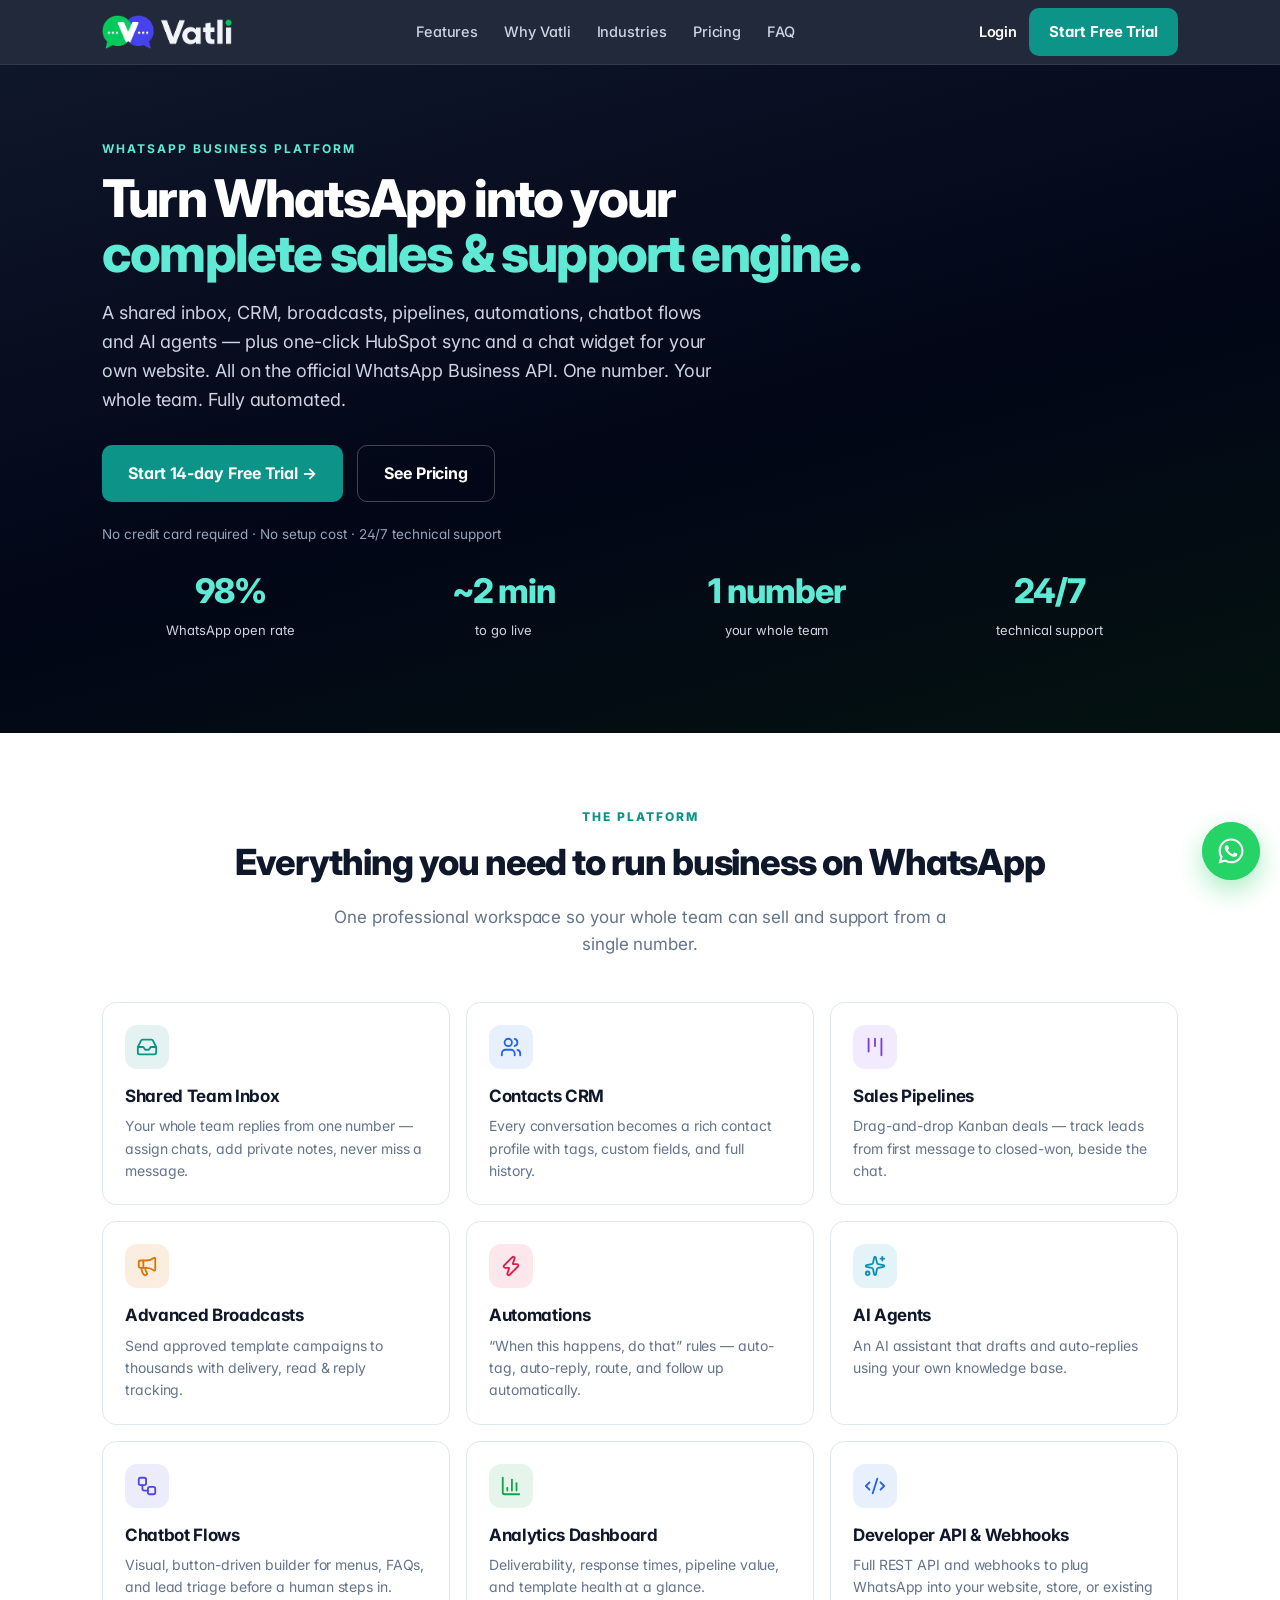
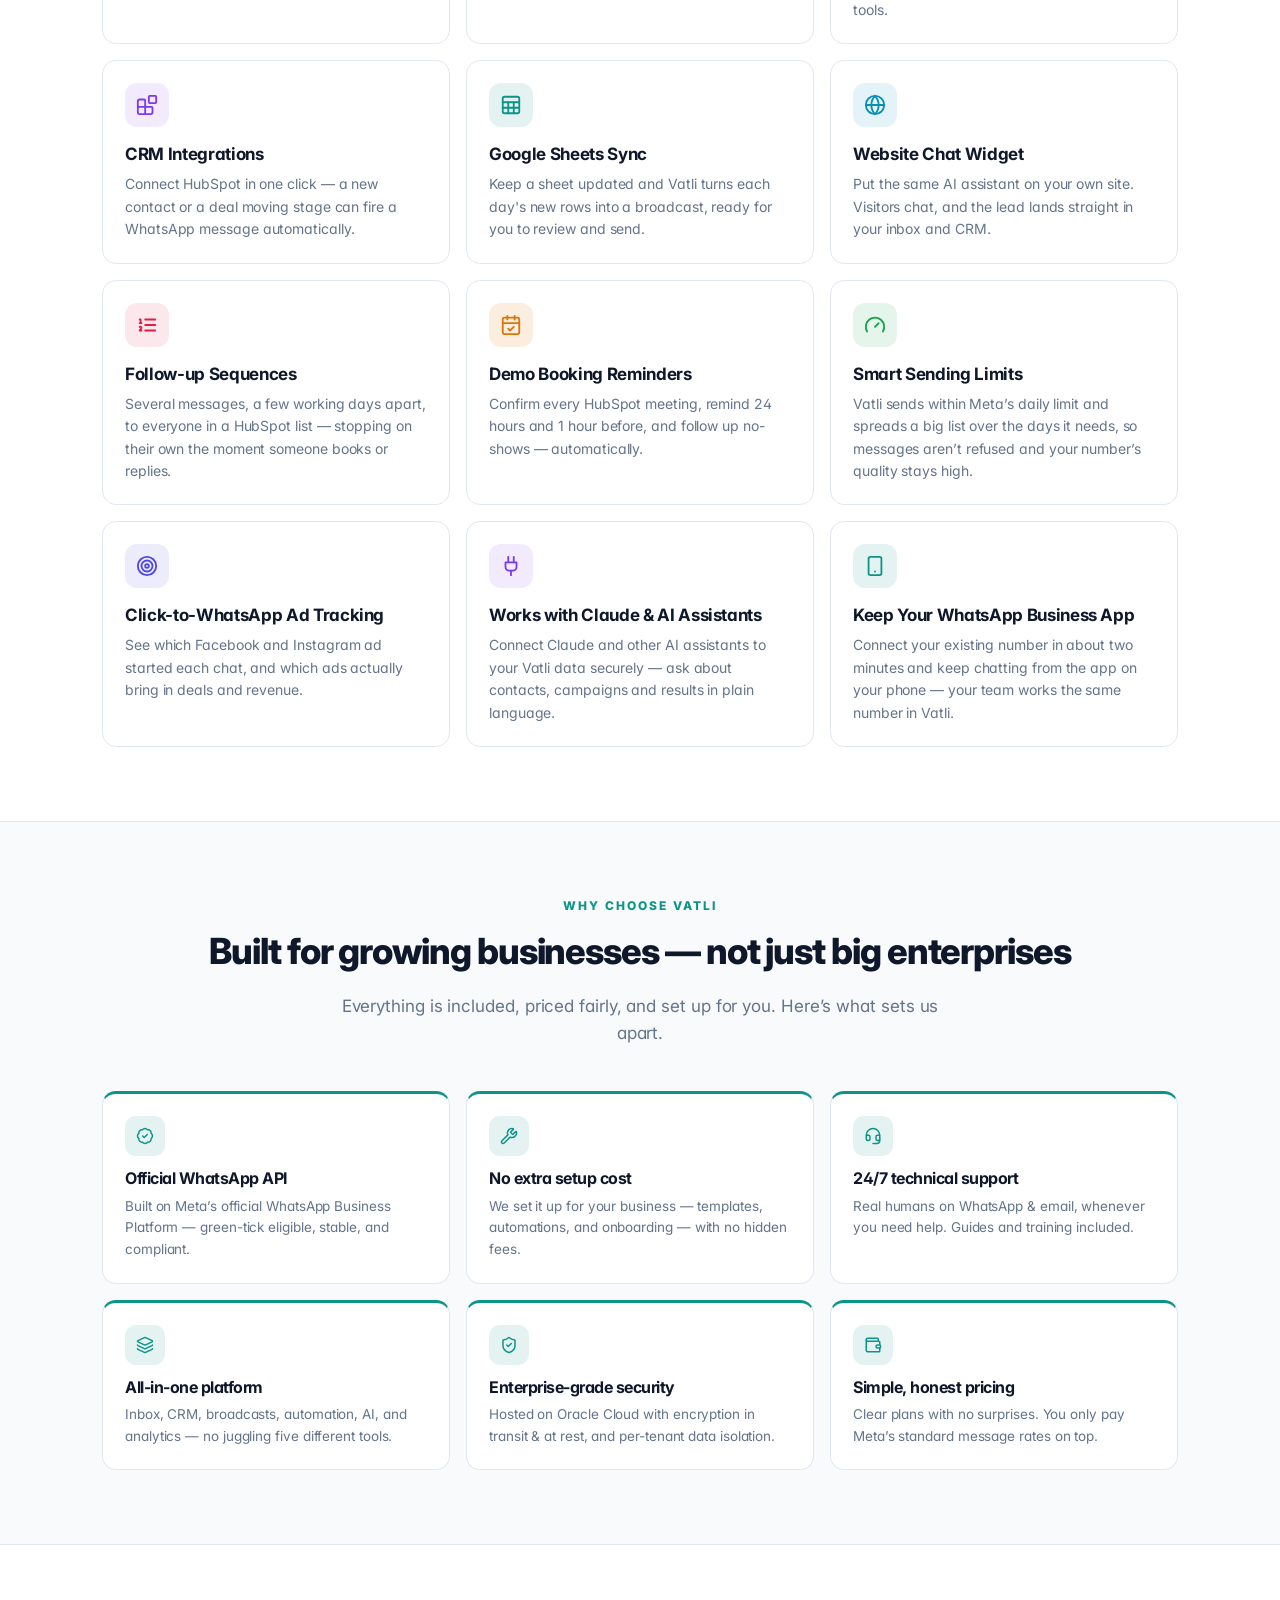
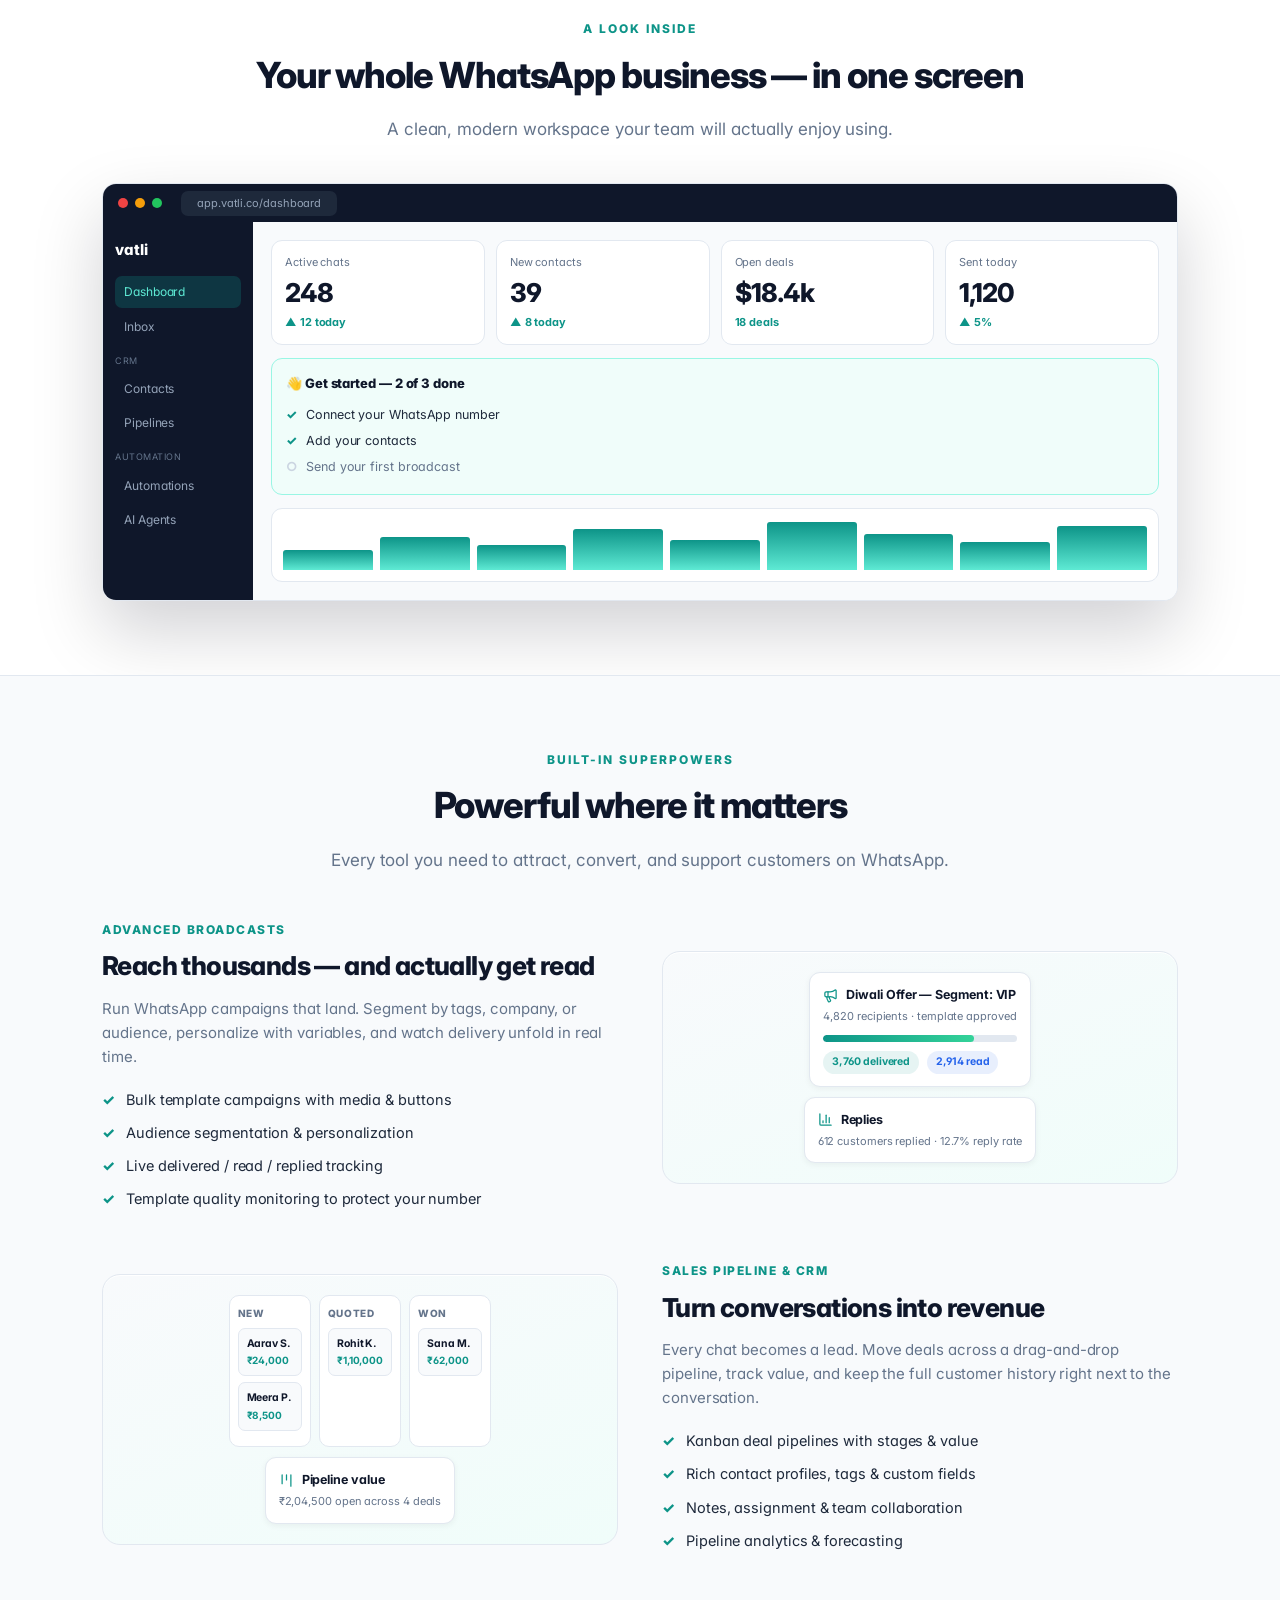
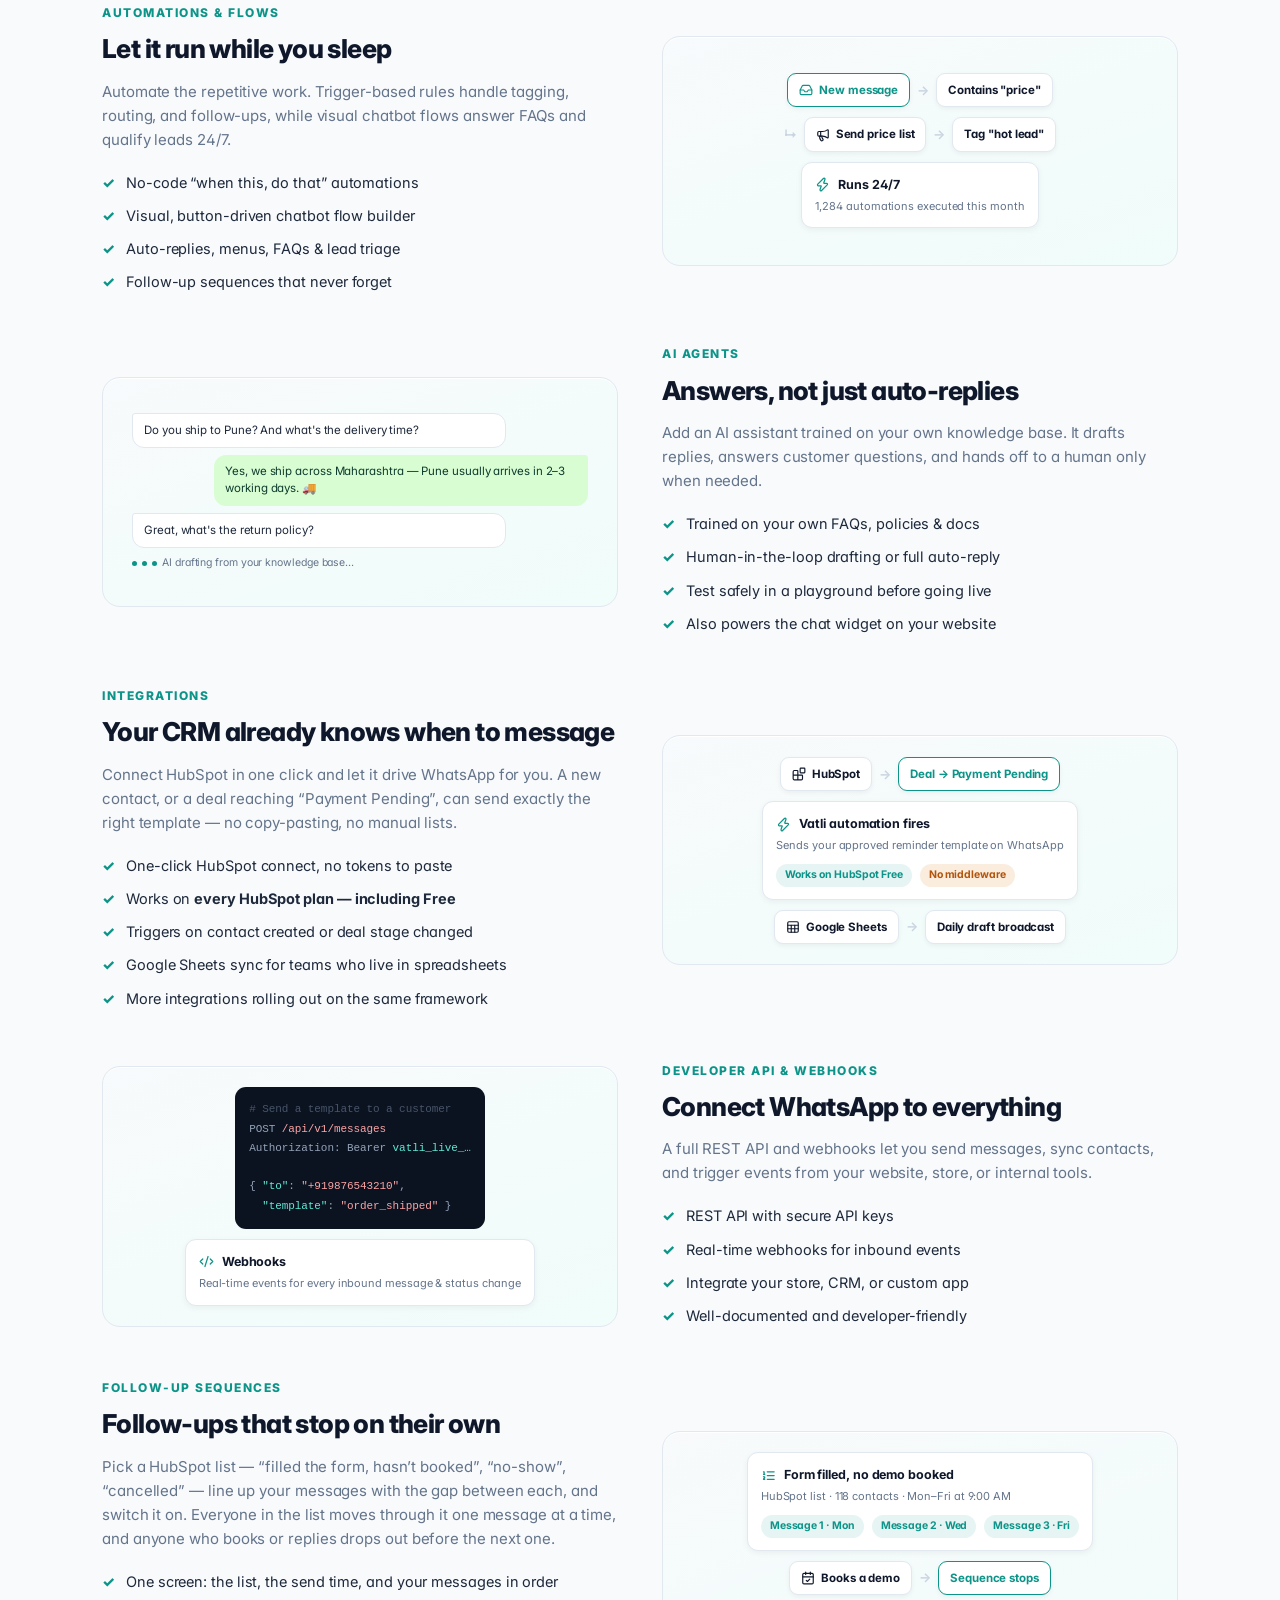
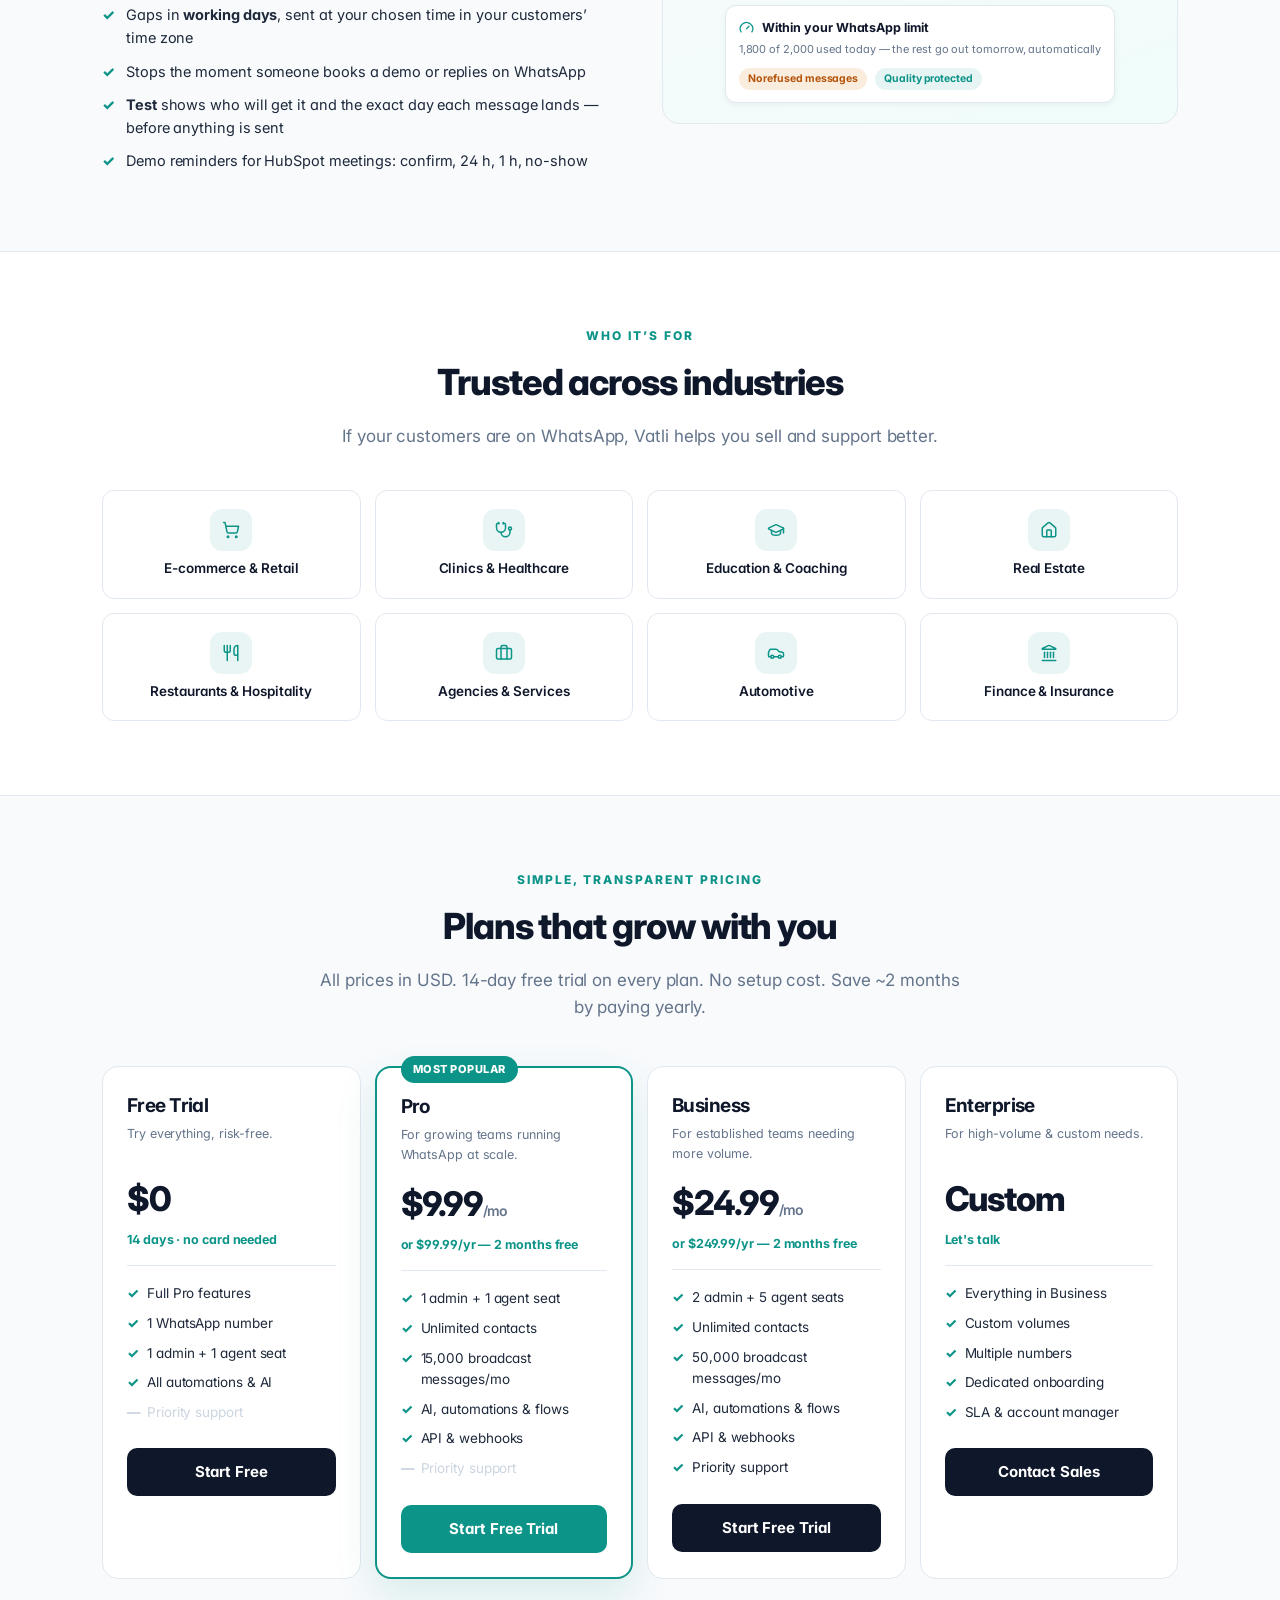
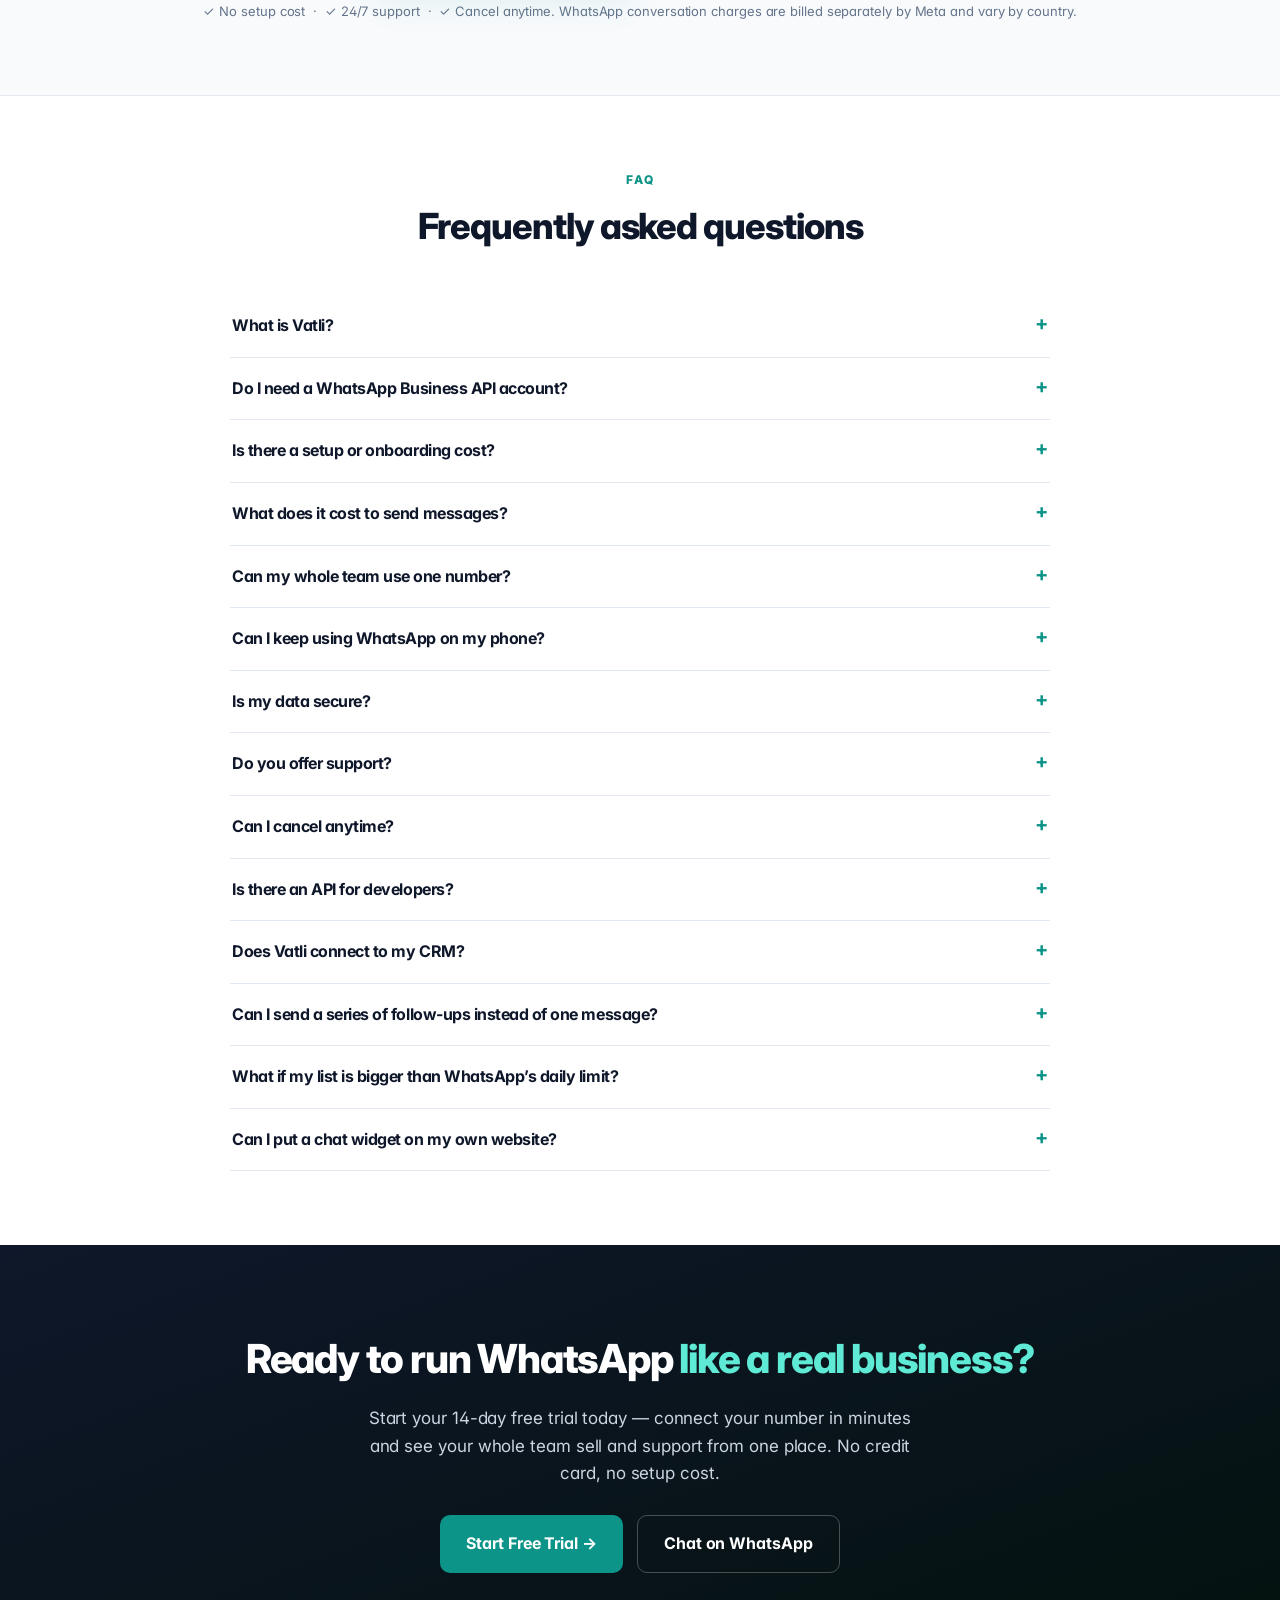
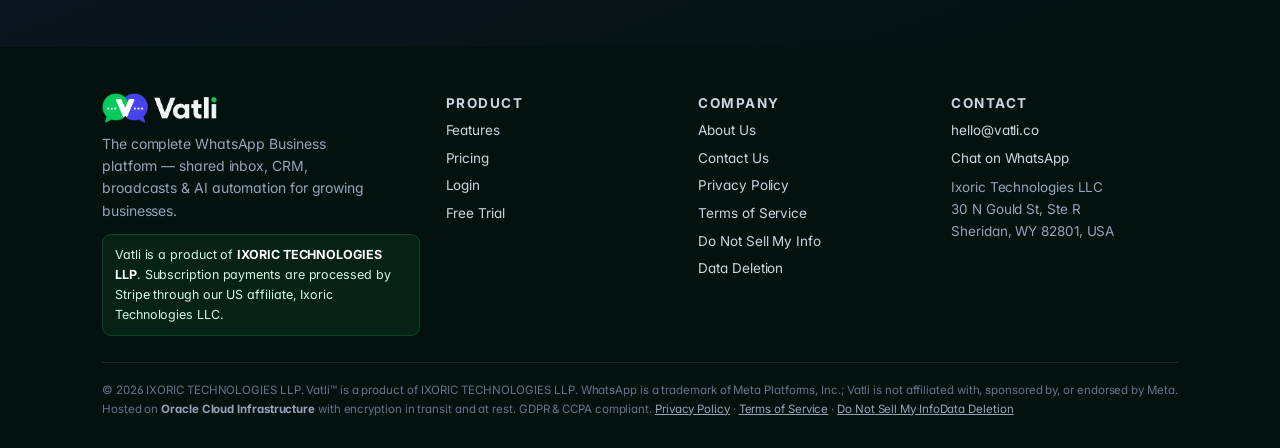
==== index.html @ 6df02af4 "Pricing FAQ: in-window replies are no longer free past 1,000 a month Meta started charging service m" ====
<!doctype html>
<html lang="en">
<head>
<!-- Google Tag Manager -->
<script>(function(w,d,s,l,i){w[l]=w[l]||[];w[l].push({'gtm.start':
new Date().getTime(),event:'gtm.js'});var f=d.getElementsByTagName(s)[0],
j=d.createElement(s),dl=l!='dataLayer'?'&l='+l:'';j.async=true;j.src=
'https://www.googletagmanager.com/gtm.js?id='+i+dl;f.parentNode.insertBefore(j,f);
})(window,document,'script','dataLayer','GTM-PTBQS5KN');</script>
<!-- End Google Tag Manager -->
<meta charset="utf-8">
<meta name="viewport" content="width=device-width, initial-scale=1">
<title>Vatli — WhatsApp Business CRM, Broadcasts &amp; Automation Platform</title>
<link rel="icon" type="image/png" href="/favicon.png">
<link rel="apple-touch-icon" href="/apple-touch-icon.png">

<meta name="description" content="Vatli helps businesses run everything on WhatsApp — shared team inbox, CRM, advanced broadcasts, sales pipelines, automations, chatbot flows, AI agents, HubSpot &amp; Google Sheets integrations, a website chat widget, and a developer API. Built on the official WhatsApp Business API. 24/7 support, no setup cost.">
<link rel="preconnect" href="https://fonts.googleapis.com">
<link rel="preconnect" href="https://fonts.gstatic.com" crossorigin>
<link href="https://fonts.googleapis.com/css2?family=Inter:wght@400;500;600;700;800&display=swap" rel="stylesheet">
<link rel="stylesheet" href="/styles.css?v=20260924">
</head>
<body>
<!-- Google Tag Manager (noscript) -->
<noscript><iframe src="https://www.googletagmanager.com/ns.html?id=GTM-PTBQS5KN"
height="0" width="0" style="display:none;visibility:hidden"></iframe></noscript>
<!-- End Google Tag Manager (noscript) -->

<svg xmlns="http://www.w3.org/2000/svg" style="display:none" aria-hidden="true"><defs>
<!-- Icons from Lucide (https://lucide.dev) — ISC licensed. Same set the
     Vatli app uses, so the product and the site look like one brand. -->
<symbol id="i-inbox" viewBox="0 0 24 24"><polyline points="22 12 16 12 14 15 10 15 8 12 2 12"/><path d="M5.45 5.11 2 12v6a2 2 0 0 0 2 2h16a2 2 0 0 0 2-2v-6l-3.45-6.89A2 2 0 0 0 16.76 4H7.24a2 2 0 0 0-1.79 1.11z"/></symbol>
<symbol id="i-users" viewBox="0 0 24 24"><path d="M16 21v-2a4 4 0 0 0-4-4H6a4 4 0 0 0-4 4v2"/><path d="M16 3.128a4 4 0 0 1 0 7.744"/><path d="M22 21v-2a4 4 0 0 0-3-3.87"/><circle cx="9" cy="7" r="4"/></symbol>
<symbol id="i-kanban" viewBox="0 0 24 24"><path d="M5 3v14"/><path d="M12 3v8"/><path d="M19 3v18"/></symbol>
<symbol id="i-megaphone" viewBox="0 0 24 24"><path d="M11 6a13 13 0 0 0 8.4-2.8A1 1 0 0 1 21 4v12a1 1 0 0 1-1.6.8A13 13 0 0 0 11 14H5a2 2 0 0 1-2-2V8a2 2 0 0 1 2-2z"/><path d="M6 14a12 12 0 0 0 2.4 7.2 2 2 0 0 0 3.2-2.4A8 8 0 0 1 10 14"/><path d="M8 6v8"/></symbol>
<symbol id="i-zap" viewBox="0 0 24 24"><path d="M15.914 4a1.5 1.5 0 00-2.474-1.561l-9 9A1.5 1.5 0 005.5 14h4.002a.5.5 0 01.471.666L8.086 20a1.5 1.5 0 002.475 1.56l9-9A1.5 1.5 0 0018.5 10h-3.997a.5.5 0 01-.472-.667z"/></symbol>
<symbol id="i-sparkles" viewBox="0 0 24 24"><path d="M11.017 2.814a1 1 0 0 1 1.966 0l1.051 5.558a2 2 0 0 0 1.594 1.594l5.558 1.051a1 1 0 0 1 0 1.966l-5.558 1.051a2 2 0 0 0-1.594 1.594l-1.051 5.558a1 1 0 0 1-1.966 0l-1.051-5.558a2 2 0 0 0-1.594-1.594l-5.558-1.051a1 1 0 0 1 0-1.966l5.558-1.051a2 2 0 0 0 1.594-1.594z"/><path d="M20 2v4"/><path d="M22 4h-4"/><circle cx="4" cy="20" r="2"/></symbol>
<symbol id="i-workflow" viewBox="0 0 24 24"><rect width="8" height="8" x="3" y="3" rx="2"/><path d="M7 11v4a2 2 0 0 0 2 2h4"/><rect width="8" height="8" x="13" y="13" rx="2"/></symbol>
<symbol id="i-chart-column" viewBox="0 0 24 24"><path d="M3 3v16a2 2 0 0 0 2 2h16"/><path d="M18 17V9"/><path d="M13 17V5"/><path d="M8 17v-3"/></symbol>
<symbol id="i-code-xml" viewBox="0 0 24 24"><path d="m18 16 4-4-4-4"/><path d="m6 8-4 4 4 4"/><path d="m14.5 4-5 16"/></symbol>
<symbol id="i-blocks" viewBox="0 0 24 24"><path d="M10 22V7a1 1 0 0 0-1-1H4a2 2 0 0 0-2 2v12a2 2 0 0 0 2 2h12a2 2 0 0 0 2-2v-5a1 1 0 0 0-1-1H2"/><rect x="14" y="2" width="8" height="8" rx="1"/></symbol>
<symbol id="i-sheet" viewBox="0 0 24 24"><rect width="18" height="18" x="3" y="3" rx="2" ry="2"/><line x1="3" x2="21" y1="9" y2="9"/><line x1="3" x2="21" y1="15" y2="15"/><line x1="9" x2="9" y1="9" y2="21"/><line x1="15" x2="15" y1="9" y2="21"/></symbol>
<symbol id="i-globe" viewBox="0 0 24 24"><circle cx="12" cy="12" r="10"/><path d="M12 2a14.5 14.5 0 0 0 0 20 14.5 14.5 0 0 0 0-20"/><path d="M2 12h20"/></symbol>
<symbol id="i-badge-check" viewBox="0 0 24 24"><path d="M3.85 8.62a4 4 0 0 1 4.78-4.77 4 4 0 0 1 6.74 0 4 4 0 0 1 4.78 4.78 4 4 0 0 1 0 6.74 4 4 0 0 1-4.77 4.78 4 4 0 0 1-6.75 0 4 4 0 0 1-4.78-4.77 4 4 0 0 1 0-6.76Z"/><path d="m9 12 2 2 4-4"/></symbol>
<symbol id="i-wrench" viewBox="0 0 24 24"><path d="M14.7 6.3a1 1 0 0 0 0 1.4l1.6 1.6a1 1 0 0 0 1.4 0l3.106-3.105c.32-.322.863-.22.983.218a6 6 0 0 1-8.259 7.057l-7.91 7.91a1 1 0 0 1-2.999-3l7.91-7.91a6 6 0 0 1 7.057-8.259c.438.12.54.662.219.984z"/></symbol>
<symbol id="i-headset" viewBox="0 0 24 24"><path d="M3 11h3a2 2 0 0 1 2 2v3a2 2 0 0 1-2 2H5a2 2 0 0 1-2-2v-5Zm0 0a9 9 0 1 1 18 0m0 0v5a2 2 0 0 1-2 2h-1a2 2 0 0 1-2-2v-3a2 2 0 0 1 2-2h3Z"/><path d="M21 16v2a4 4 0 0 1-4 4h-5"/></symbol>
<symbol id="i-layers" viewBox="0 0 24 24"><path d="M12.83 2.18a2 2 0 0 0-1.66 0L2.6 6.08a1 1 0 0 0 0 1.83l8.58 3.91a2 2 0 0 0 1.66 0l8.58-3.9a1 1 0 0 0 0-1.83z"/><path d="M2 12a1 1 0 0 0 .58.91l8.6 3.91a2 2 0 0 0 1.65 0l8.58-3.9A1 1 0 0 0 22 12"/><path d="M2 17a1 1 0 0 0 .58.91l8.6 3.91a2 2 0 0 0 1.65 0l8.58-3.9A1 1 0 0 0 22 17"/></symbol>
<symbol id="i-shield-check" viewBox="0 0 24 24"><path d="M20 13c0 5-3.5 7.5-7.66 8.95a1 1 0 0 1-.67-.01C7.5 20.5 4 18 4 13V6a1 1 0 0 1 1-1c2 0 4.5-1.2 6.24-2.72a1.17 1.17 0 0 1 1.52 0C14.51 3.81 17 5 19 5a1 1 0 0 1 1 1z"/><path d="m9 12 2 2 4-4"/></symbol>
<symbol id="i-wallet" viewBox="0 0 24 24"><path d="M19 7V4a1 1 0 0 0-1-1H5a2 2 0 0 0 0 4h15a1 1 0 0 1 1 1v4h-3a2 2 0 0 0 0 4h3a1 1 0 0 0 1-1v-2a1 1 0 0 0-1-1"/><path d="M3 5v14a2 2 0 0 0 2 2h15a1 1 0 0 0 1-1v-4"/></symbol>
<symbol id="i-shopping-cart" viewBox="0 0 24 24"><circle cx="8" cy="21" r="1"/><circle cx="19" cy="21" r="1"/><path d="M2.05 2.05h2l2.66 12.42a2 2 0 0 0 2 1.58h9.78a2 2 0 0 0 1.95-1.57l1.65-7.43H5.12"/></symbol>
<symbol id="i-stethoscope" viewBox="0 0 24 24"><path d="M11 2v2"/><path d="M5 2v2"/><path d="M5 3H4a2 2 0 0 0-2 2v4a6 6 0 0 0 12 0V5a2 2 0 0 0-2-2h-1"/><path d="M8 15a6 6 0 0 0 12 0v-3"/><circle cx="20" cy="10" r="2"/></symbol>
<symbol id="i-graduation-cap" viewBox="0 0 24 24"><path d="M21.42 10.922a1 1 0 0 0-.019-1.838L12.83 5.18a2 2 0 0 0-1.66 0L2.6 9.08a1 1 0 0 0 0 1.832l8.57 3.908a2 2 0 0 0 1.66 0z"/><path d="M22 10v6"/><path d="M6 12.5V16a6 3 0 0 0 12 0v-3.5"/></symbol>
<symbol id="i-house" viewBox="0 0 24 24"><path d="M15 21v-8a1 1 0 0 0-1-1h-4a1 1 0 0 0-1 1v8"/><path d="M3 10a2 2 0 0 1 .709-1.528l7-6a2 2 0 0 1 2.582 0l7 6A2 2 0 0 1 21 10v9a2 2 0 0 1-2 2H5a2 2 0 0 1-2-2z"/></symbol>
<symbol id="i-utensils" viewBox="0 0 24 24"><path d="M3 2v7c0 1.1.9 2 2 2h4a2 2 0 0 0 2-2V2"/><path d="M7 2v20"/><path d="M21 15V2a5 5 0 0 0-5 5v6c0 1.1.9 2 2 2h3Zm0 0v7"/></symbol>
<symbol id="i-briefcase" viewBox="0 0 24 24"><path d="M16 20V4a2 2 0 0 0-2-2h-4a2 2 0 0 0-2 2v16"/><rect width="20" height="14" x="2" y="6" rx="2"/></symbol>
<symbol id="i-car" viewBox="0 0 24 24"><path d="M19 17h2c.6 0 1-.4 1-1v-3c0-.9-.7-1.7-1.5-1.9C18.7 10.6 16 10 16 10s-1.3-1.4-2.2-2.3c-.5-.4-1.1-.7-1.8-.7H5c-.6 0-1.1.4-1.4.9l-1.4 2.9A3.7 3.7 0 0 0 2 12v4c0 .6.4 1 1 1h2"/><circle cx="7" cy="17" r="2"/><path d="M9 17h6"/><circle cx="17" cy="17" r="2"/></symbol>
<symbol id="i-landmark" viewBox="0 0 24 24"><path d="M10 18v-7"/><path d="M11.119 2.205a2 2 0 0 1 1.762 0l7.84 3.846A.5.5 0 0 1 20.5 7h-17a.5.5 0 0 1-.22-.949z"/><path d="M14 18v-7"/><path d="M18 18v-7"/><path d="M3 22h18"/><path d="M6 18v-7"/></symbol>
<symbol id="i-list-ordered" viewBox="0 0 24 24"><path d="M10 12h11"/><path d="M10 18h11"/><path d="M10 6h11"/><path d="M4 10h2"/><path d="M4 6h1v4"/><path d="M6 18H4c0-1 2-2 2-3s-1-1.5-2-1"/></symbol>
<symbol id="i-calendar-check" viewBox="0 0 24 24"><path d="M8 2v4"/><path d="M16 2v4"/><rect width="18" height="18" x="3" y="4" rx="2"/><path d="M3 10h18"/><path d="m9 16 2 2 4-4"/></symbol>
<symbol id="i-gauge" viewBox="0 0 24 24"><path d="m12 14 4-4"/><path d="M3.34 19a10 10 0 1 1 17.32 0"/></symbol>
<symbol id="i-target" viewBox="0 0 24 24"><circle cx="12" cy="12" r="10"/><circle cx="12" cy="12" r="6"/><circle cx="12" cy="12" r="2"/></symbol>
<symbol id="i-plug" viewBox="0 0 24 24"><path d="M12 22v-5"/><path d="M9 8V2"/><path d="M15 8V2"/><path d="M18 8v5a4 4 0 0 1-4 4h-4a4 4 0 0 1-4-4V8Z"/></symbol>
<symbol id="i-smartphone" viewBox="0 0 24 24"><rect width="14" height="20" x="5" y="2" rx="2" ry="2"/><path d="M12 18h.01"/></symbol>
</defs></svg>

<header>
  <div class="wrap nav">
    <a class="brand" href="/"><img src="/logo-light.webp" alt="Vatli" class="logo-img" width="337" height="88"></a>
    <nav class="links"><a href="/#features">Features</a><a href="/#why">Why Vatli</a><a href="/#industries">Industries</a><a href="/#pricing">Pricing</a><a href="/#faq">FAQ</a></nav>
    <div class="act"><a class="login" href="https://app.vatli.co/login">Login</a><a class="btn btn-primary" href="https://app.vatli.co/login">Start Free Trial</a></div>
  </div>
</header>

<!-- HERO -->
<section class="hero">
  <div class="wrap">
    <div class="ey">WhatsApp Business Platform</div>
    <h1>Turn WhatsApp into your <span class="g">complete sales &amp; support engine.</span></h1>
    <p class="sub">A shared inbox, CRM, broadcasts, pipelines, automations, chatbot flows and AI agents — plus one-click HubSpot sync and a chat widget for your own website. All on the official WhatsApp Business API. One number. Your whole team. Fully automated.</p>
    <div class="cta">
      <a class="btn btn-primary btn-lg" href="https://app.vatli.co/login">Start 14-day Free Trial →</a>
      <a class="btn btn-ghost btn-lg" href="#pricing">See Pricing</a>
    </div>
    <div class="trust">No credit card required · No setup cost · 24/7 technical support</div>
    <div class="stats">
      <div class="stat"><div class="n">98%</div><div class="l">WhatsApp open rate</div></div>
      <div class="stat"><div class="n">~2 min</div><div class="l">to go live</div></div>
      <div class="stat"><div class="n">1 number</div><div class="l">your whole team</div></div>
      <div class="stat"><div class="n">24/7</div><div class="l">technical support</div></div>
    </div>
  </div>
</section>

<!-- FEATURES -->
<section class="pad" id="features">
  <div class="wrap center">
    <div class="eyebrow">The Platform</div>
    <h2>Everything you need to run business on WhatsApp</h2>
    <p class="lead">One professional workspace so your whole team can sell and support from a single number.</p>
  </div>
  <div class="wrap"><div class="fgrid">
    <div class="fcard t-teal"><div class="ic"><svg class="i"><use href="#i-inbox"/></svg></div><h3>Shared Team Inbox</h3><p>Your whole team replies from one number — assign chats, add private notes, never miss a message.</p></div>
    <div class="fcard t-blue"><div class="ic"><svg class="i"><use href="#i-users"/></svg></div><h3>Contacts CRM</h3><p>Every conversation becomes a rich contact profile with tags, custom fields, and full history.</p></div>
    <div class="fcard t-violet"><div class="ic"><svg class="i"><use href="#i-kanban"/></svg></div><h3>Sales Pipelines</h3><p>Drag-and-drop Kanban deals — track leads from first message to closed-won, beside the chat.</p></div>
    <div class="fcard t-amber"><div class="ic"><svg class="i"><use href="#i-megaphone"/></svg></div><h3>Advanced Broadcasts</h3><p>Send approved template campaigns to thousands with delivery, read &amp; reply tracking.</p></div>
    <div class="fcard t-rose"><div class="ic"><svg class="i"><use href="#i-zap"/></svg></div><h3>Automations</h3><p>“When this happens, do that” rules — auto-tag, auto-reply, route, and follow up automatically.</p></div>
    <div class="fcard t-cyan"><div class="ic"><svg class="i"><use href="#i-sparkles"/></svg></div><h3>AI Agents</h3><p>An AI assistant that drafts and auto-replies using your own knowledge base.</p></div>
    <div class="fcard t-indigo"><div class="ic"><svg class="i"><use href="#i-workflow"/></svg></div><h3>Chatbot Flows</h3><p>Visual, button-driven builder for menus, FAQs, and lead triage before a human steps in.</p></div>
    <div class="fcard t-green"><div class="ic"><svg class="i"><use href="#i-chart-column"/></svg></div><h3>Analytics Dashboard</h3><p>Deliverability, response times, pipeline value, and template health at a glance.</p></div>
    <div class="fcard t-blue"><div class="ic"><svg class="i"><use href="#i-code-xml"/></svg></div><h3>Developer API &amp; Webhooks</h3><p>Full REST API and webhooks to plug WhatsApp into your website, store, or existing tools.</p></div>
    <div class="fcard t-violet"><div class="ic"><svg class="i"><use href="#i-blocks"/></svg></div><h3>CRM Integrations</h3><p>Connect HubSpot in one click — a new contact or a deal moving stage can fire a WhatsApp message automatically.</p></div>
    <div class="fcard t-teal"><div class="ic"><svg class="i"><use href="#i-sheet"/></svg></div><h3>Google Sheets Sync</h3><p>Keep a sheet updated and Vatli turns each day's new rows into a broadcast, ready for you to review and send.</p></div>
    <div class="fcard t-cyan"><div class="ic"><svg class="i"><use href="#i-globe"/></svg></div><h3>Website Chat Widget</h3><p>Put the same AI assistant on your own site. Visitors chat, and the lead lands straight in your inbox and CRM.</p></div>
    <div class="fcard t-rose"><div class="ic"><svg class="i"><use href="#i-list-ordered"/></svg></div><h3>Follow-up Sequences</h3><p>Several messages, a few working days apart, to everyone in a HubSpot list — stopping on their own the moment someone books or replies.</p></div>
    <div class="fcard t-amber"><div class="ic"><svg class="i"><use href="#i-calendar-check"/></svg></div><h3>Demo Booking Reminders</h3><p>Confirm every HubSpot meeting, remind 24 hours and 1 hour before, and follow up no-shows — automatically.</p></div>
    <div class="fcard t-green"><div class="ic"><svg class="i"><use href="#i-gauge"/></svg></div><h3>Smart Sending Limits</h3><p>Vatli sends within Meta’s daily limit and spreads a big list over the days it needs, so messages aren’t refused and your number’s quality stays high.</p></div>
    <div class="fcard t-indigo"><div class="ic"><svg class="i"><use href="#i-target"/></svg></div><h3>Click-to-WhatsApp Ad Tracking</h3><p>See which Facebook and Instagram ad started each chat, and which ads actually bring in deals and revenue.</p></div>
    <div class="fcard t-violet"><div class="ic"><svg class="i"><use href="#i-plug"/></svg></div><h3>Works with Claude &amp; AI Assistants</h3><p>Connect Claude and other AI assistants to your Vatli data securely — ask about contacts, campaigns and results in plain language.</p></div>
    <div class="fcard t-teal"><div class="ic"><svg class="i"><use href="#i-smartphone"/></svg></div><h3>Keep Your WhatsApp Business App</h3><p>Connect your existing number in about two minutes and keep chatting from the app on your phone — your team works the same number in Vatli.</p></div>
  </div></div>
</section>

<!-- WHY CHOOSE US -->
<section class="pad showband" id="why">
  <div class="wrap center">
    <div class="eyebrow">Why Choose Vatli</div>
    <h2>Built for growing businesses — not just big enterprises</h2>
    <p class="lead">Everything is included, priced fairly, and set up for you. Here’s what sets us apart.</p>
  </div>
  <div class="wrap"><div class="why">
    <div class="wcard"><div class="ic"><svg class="i i-sm"><use href="#i-badge-check"/></svg></div><h3>Official WhatsApp API</h3><p>Built on Meta’s official WhatsApp Business Platform — green-tick eligible, stable, and compliant.</p></div>
    <div class="wcard"><div class="ic"><svg class="i i-sm"><use href="#i-wrench"/></svg></div><h3>No extra setup cost</h3><p>We set it up for your business — templates, automations, and onboarding — with no hidden fees.</p></div>
    <div class="wcard"><div class="ic"><svg class="i i-sm"><use href="#i-headset"/></svg></div><h3>24/7 technical support</h3><p>Real humans on WhatsApp &amp; email, whenever you need help. Guides and training included.</p></div>
    <div class="wcard"><div class="ic"><svg class="i i-sm"><use href="#i-layers"/></svg></div><h3>All-in-one platform</h3><p>Inbox, CRM, broadcasts, automation, AI, and analytics — no juggling five different tools.</p></div>
    <div class="wcard"><div class="ic"><svg class="i i-sm"><use href="#i-shield-check"/></svg></div><h3>Enterprise-grade security</h3><p>Hosted on Oracle Cloud with encryption in transit &amp; at rest, and per-tenant data isolation.</p></div>
    <div class="wcard"><div class="ic"><svg class="i i-sm"><use href="#i-wallet"/></svg></div><h3>Simple, honest pricing</h3><p>Clear plans with no surprises. You only pay Meta’s standard message rates on top.</p></div>
  </div></div>
</section>

<!-- PRODUCT PREVIEW -->
<section class="pad" id="preview">
  <div class="wrap center">
    <div class="eyebrow">A Look Inside</div>
    <h2>Your whole WhatsApp business — in one screen</h2>
    <p class="lead">A clean, modern workspace your team will actually enjoy using.</p>
  </div>
  <div class="wrap"><div class="frame">
    <div class="bar"><i style="background:#ef4444"></i><i style="background:#f59e0b"></i><i style="background:#22c55e"></i><span class="u">app.vatli.co/dashboard</span></div>
    <div class="shot">
      <div class="sb">
        <div class="lg">vatli</div>
        <div class="ni on">Dashboard</div><div class="ni">Inbox</div>
        <div class="gl">CRM</div><div class="ni">Contacts</div><div class="ni">Pipelines</div>
        <div class="gl">Automation</div><div class="ni">Automations</div><div class="ni">AI Agents</div>
      </div>
      <div class="main">
        <div class="mrow">
          <div class="mc"><div class="k">Active chats</div><div class="v">248</div><div class="up">▲ 12 today</div></div>
          <div class="mc"><div class="k">New contacts</div><div class="v">39</div><div class="up">▲ 8 today</div></div>
          <div class="mc"><div class="k">Open deals</div><div class="v">$18.4k</div><div class="up">18 deals</div></div>
          <div class="mc"><div class="k">Sent today</div><div class="v">1,120</div><div class="up">▲ 5%</div></div>
        </div>
        <div class="chk">
          <div class="t">👋 Get started — 2 of 3 done</div>
          <div class="li">Connect your WhatsApp number</div>
          <div class="li">Add your contacts</div>
          <div class="li o">Send your first broadcast</div>
        </div>
        <div class="bars"><i style="height:40%"></i><i style="height:65%"></i><i style="height:50%"></i><i style="height:82%"></i><i style="height:60%"></i><i style="height:95%"></i><i style="height:72%"></i><i style="height:55%"></i><i style="height:88%"></i></div>
      </div>
    </div>
  </div></div>
</section>

<!-- DEEP DIVE FEATURES -->
<section class="pad showband">
  <div class="wrap center">
    <div class="eyebrow">Built-in Superpowers</div>
    <h2>Powerful where it matters</h2>
    <p class="lead">Every tool you need to attract, convert, and support customers on WhatsApp.</p>
  </div>
  <div class="wrap">

    <div class="deep">
      <div class="txt">
        <div class="kick">Advanced Broadcasts</div>
        <h3>Reach thousands — and actually get read</h3>
        <p>Run WhatsApp campaigns that land. Segment by tags, company, or audience, personalize with variables, and watch delivery unfold in real time.</p>
        <ul><li>Bulk template campaigns with media &amp; buttons</li><li>Audience segmentation &amp; personalization</li><li>Live delivered / read / replied tracking</li><li>Template quality monitoring to protect your number</li></ul>
      </div>
      <div class="vis">
        <div class="mk">
          <div class="mk-h"><svg class="i"><use href="#i-megaphone"/></svg>Diwali Offer — Segment: VIP</div>
          <div class="mk-s">4,820 recipients · template approved</div>
          <div class="mk-bar"><i style="width:78%"></i></div>
          <div class="mk-row"><span class="mk-pill">3,760 delivered</span><span class="mk-pill b">2,914 read</span></div>
        </div>
        <div class="mk">
          <div class="mk-h"><svg class="i"><use href="#i-chart-column"/></svg>Replies</div>
          <div class="mk-s">612 customers replied · 12.7% reply rate</div>
        </div>
      </div>
    </div>

    <div class="deep rev">
      <div class="txt">
        <div class="kick">Sales Pipeline &amp; CRM</div>
        <h3>Turn conversations into revenue</h3>
        <p>Every chat becomes a lead. Move deals across a drag-and-drop pipeline, track value, and keep the full customer history right next to the conversation.</p>
        <ul><li>Kanban deal pipelines with stages &amp; value</li><li>Rich contact profiles, tags &amp; custom fields</li><li>Notes, assignment &amp; team collaboration</li><li>Pipeline analytics &amp; forecasting</li></ul>
      </div>
      <div class="vis">
        <div class="mk-kan">
          <div class="mk-col"><div class="t">New</div>
            <div class="mk-card"><div class="n">Aarav S.</div><div class="v">₹24,000</div></div>
            <div class="mk-card"><div class="n">Meera P.</div><div class="v">₹8,500</div></div>
          </div>
          <div class="mk-col"><div class="t">Quoted</div>
            <div class="mk-card"><div class="n">Rohit K.</div><div class="v">₹1,10,000</div></div>
          </div>
          <div class="mk-col"><div class="t">Won</div>
            <div class="mk-card"><div class="n">Sana M.</div><div class="v">₹62,000</div></div>
          </div>
        </div>
        <div class="mk"><div class="mk-h"><svg class="i"><use href="#i-kanban"/></svg>Pipeline value</div>
          <div class="mk-s">₹2,04,500 open across 4 deals</div></div>
      </div>
    </div>

    <div class="deep">
      <div class="txt">
        <div class="kick">Automations &amp; Flows</div>
        <h3>Let it run while you sleep</h3>
        <p>Automate the repetitive work. Trigger-based rules handle tagging, routing, and follow-ups, while visual chatbot flows answer FAQs and qualify leads 24/7.</p>
        <ul><li>No-code “when this, do that” automations</li><li>Visual, button-driven chatbot flow builder</li><li>Auto-replies, menus, FAQs &amp; lead triage</li><li>Follow-up sequences that never forget</li></ul>
      </div>
      <div class="vis">
        <div class="mk-flow">
          <span class="mk-node on"><svg class="i"><use href="#i-inbox"/></svg>New message</span>
          <span class="mk-arw">→</span>
          <span class="mk-node">Contains "price"</span>
        </div>
        <div class="mk-flow">
          <span class="mk-arw">↳</span>
          <span class="mk-node"><svg class="i"><use href="#i-megaphone"/></svg>Send price list</span>
          <span class="mk-arw">→</span>
          <span class="mk-node">Tag "hot lead"</span>
        </div>
        <div class="mk"><div class="mk-h"><svg class="i"><use href="#i-zap"/></svg>Runs 24/7</div>
          <div class="mk-s">1,284 automations executed this month</div></div>
      </div>
    </div>

    <div class="deep rev">
      <div class="txt">
        <div class="kick">AI Agents</div>
        <h3>Answers, not just auto-replies</h3>
        <p>Add an AI assistant trained on your own knowledge base. It drafts replies, answers customer questions, and hands off to a human only when needed.</p>
        <ul><li>Trained on your own FAQs, policies &amp; docs</li><li>Human-in-the-loop drafting or full auto-reply</li><li>Test safely in a playground before going live</li><li>Also powers the chat widget on your website</li></ul>
      </div>
      <div class="vis">
        <div class="mk-chat">
          <div class="mk-msg in">Do you ship to Pune? And what's the delivery time?</div>
          <div class="mk-msg out">Yes, we ship across Maharashtra — Pune usually arrives in 2–3 working days. 🚚</div>
          <div class="mk-msg in">Great, what's the return policy?</div>
          <div class="mk-typing"><i></i><i></i><i></i> AI drafting from your knowledge base…</div>
        </div>
      </div>
    </div>

    <div class="deep">
      <div class="txt">
        <div class="kick">Integrations</div>
        <h3>Your CRM already knows when to message</h3>
        <p>Connect HubSpot in one click and let it drive WhatsApp for you. A new contact, or a deal reaching “Payment Pending”, can send exactly the right template — no copy-pasting, no manual lists.</p>
        <ul><li>One-click HubSpot connect, no tokens to paste</li><li>Works on <b>every HubSpot plan — including Free</b></li><li>Triggers on contact created or deal stage changed</li><li>Google Sheets sync for teams who live in spreadsheets</li><li>More integrations rolling out on the same framework</li></ul>
      </div>
      <div class="vis">
        <div class="mk-flow">
          <span class="mk-node"><svg class="i"><use href="#i-blocks"/></svg>HubSpot</span>
          <span class="mk-arw">→</span>
          <span class="mk-node on">Deal → Payment Pending</span>
        </div>
        <div class="mk">
          <div class="mk-h"><svg class="i"><use href="#i-zap"/></svg>Vatli automation fires</div>
          <div class="mk-s">Sends your approved reminder template on WhatsApp</div>
          <div class="mk-row"><span class="mk-pill">Works on HubSpot Free</span><span class="mk-pill a">No middleware</span></div>
        </div>
        <div class="mk-flow">
          <span class="mk-node"><svg class="i"><use href="#i-sheet"/></svg>Google Sheets</span>
          <span class="mk-arw">→</span>
          <span class="mk-node">Daily draft broadcast</span>
        </div>
      </div>
    </div>

    <div class="deep rev">
      <div class="txt">
        <div class="kick">Developer API &amp; Webhooks</div>
        <h3>Connect WhatsApp to everything</h3>
        <p>A full REST API and webhooks let you send messages, sync contacts, and trigger events from your website, store, or internal tools.</p>
        <ul><li>REST API with secure API keys</li><li>Real-time webhooks for inbound events</li><li>Integrate your store, CRM, or custom app</li><li>Well-documented and developer-friendly</li></ul>
      </div>
      <div class="vis">
        <div class="mk-code"><span class="c"># Send a template to a customer</span><br>
POST <span class="s">/api/v1/messages</span><br>
Authorization: Bearer <span class="k">vatli_live_…</span><br><br>
{ <span class="k">"to"</span>: <span class="s">"+919876543210"</span>,<br>
&nbsp;&nbsp;<span class="k">"template"</span>: <span class="s">"order_shipped"</span> }</div>
        <div class="mk"><div class="mk-h"><svg class="i"><use href="#i-code-xml"/></svg>Webhooks</div>
          <div class="mk-s">Real-time events for every inbound message &amp; status change</div></div>
      </div>
    </div>

    <div class="deep">
      <div class="txt">
        <div class="kick">Follow-up Sequences</div>
        <h3>Follow-ups that stop on their own</h3>
        <p>Pick a HubSpot list — “filled the form, hasn’t booked”, “no-show”, “cancelled” — line up your messages with the gap between each, and switch it on. Everyone in the list moves through it one message at a time, and anyone who books or replies drops out before the next one.</p>
        <ul><li>One screen: the list, the send time, and your messages in order</li><li>Gaps in <b>working days</b>, sent at your chosen time in your customers’ time zone</li><li>Stops the moment someone books a demo or replies on WhatsApp</li><li><b>Test</b> shows who will get it and the exact day each message lands — before anything is sent</li><li>Demo reminders for HubSpot meetings: confirm, 24 h, 1 h, no-show</li></ul>
      </div>
      <div class="vis">
        <div class="mk">
          <div class="mk-h"><svg class="i"><use href="#i-list-ordered"/></svg>Form filled, no demo booked</div>
          <div class="mk-s">HubSpot list · 118 contacts · Mon–Fri at 9:00 AM</div>
          <div class="mk-row"><span class="mk-pill">Message 1 · Mon</span><span class="mk-pill">Message 2 · Wed</span><span class="mk-pill">Message 3 · Fri</span></div>
        </div>
        <div class="mk-flow">
          <span class="mk-node"><svg class="i"><use href="#i-calendar-check"/></svg>Books a demo</span>
          <span class="mk-arw">→</span>
          <span class="mk-node on">Sequence stops</span>
        </div>
        <div class="mk">
          <div class="mk-h"><svg class="i"><use href="#i-gauge"/></svg>Within your WhatsApp limit</div>
          <div class="mk-s">1,800 of 2,000 used today — the rest go out tomorrow, automatically</div>
          <div class="mk-row"><span class="mk-pill a">No refused messages</span><span class="mk-pill">Quality protected</span></div>
        </div>
      </div>
    </div>

  </div>
</section>

<!-- INDUSTRIES -->
<section class="pad" id="industries">
  <div class="wrap center">
    <div class="eyebrow">Who It’s For</div>
    <h2>Trusted across industries</h2>
    <p class="lead">If your customers are on WhatsApp, Vatli helps you sell and support better.</p>
  </div>
  <div class="wrap"><div class="ind">
    <div class="icard"><div class="e"><svg class="i i-sm"><use href="#i-shopping-cart"/></svg></div><div>E-commerce &amp; Retail</div></div>
    <div class="icard"><div class="e"><svg class="i i-sm"><use href="#i-stethoscope"/></svg></div><div>Clinics &amp; Healthcare</div></div>
    <div class="icard"><div class="e"><svg class="i i-sm"><use href="#i-graduation-cap"/></svg></div><div>Education &amp; Coaching</div></div>
    <div class="icard"><div class="e"><svg class="i i-sm"><use href="#i-house"/></svg></div><div>Real Estate</div></div>
    <div class="icard"><div class="e"><svg class="i i-sm"><use href="#i-utensils"/></svg></div><div>Restaurants &amp; Hospitality</div></div>
    <div class="icard"><div class="e"><svg class="i i-sm"><use href="#i-briefcase"/></svg></div><div>Agencies &amp; Services</div></div>
    <div class="icard"><div class="e"><svg class="i i-sm"><use href="#i-car"/></svg></div><div>Automotive</div></div>
    <div class="icard"><div class="e"><svg class="i i-sm"><use href="#i-landmark"/></svg></div><div>Finance &amp; Insurance</div></div>
  </div></div>
</section>

<!-- PRICING -->
<section class="pad showband" id="pricing">
  <div class="wrap center">
    <div class="eyebrow">Simple, Transparent Pricing</div>
    <h2>Plans that grow with you</h2>
    <p class="lead">All prices in USD. 14-day free trial on every plan. No setup cost. Save ~2 months by paying yearly.</p>
  </div>
  <div class="wrap"><div class="pgrid">
    <div class="plan"><h3>Free Trial</h3><div class="d">Try everything, risk-free.</div>
      <div class="amt">$0</div><div class="yr">14 days · no card needed</div>
      <ul><li>Full Pro features</li><li>1 WhatsApp number</li><li>1 admin + 1 agent seat</li><li>All automations &amp; AI</li><li class="off">Priority support</li></ul>
      <a class="btn btn-dark" href="https://app.vatli.co/login">Start Free</a></div>
    <div class="plan pop"><span class="bdg">Most Popular</span><h3>Pro</h3><div class="d">For growing teams running WhatsApp at scale.</div>
      <div class="amt">$9.99<small>/mo</small></div><div class="yr">or $99.99/yr — 2 months free</div>
      <ul><li>1 admin + 1 agent seat</li><li>Unlimited contacts</li><li>15,000 broadcast messages/mo</li><li>AI, automations &amp; flows</li><li>API &amp; webhooks</li><li class="off">Priority support</li></ul>
      <a class="btn btn-primary" href="https://app.vatli.co/login">Start Free Trial</a></div>
    <div class="plan"><h3>Business</h3><div class="d">For established teams needing more volume.</div>
      <div class="amt">$24.99<small>/mo</small></div><div class="yr">or $249.99/yr — 2 months free</div>
      <ul><li>2 admin + 5 agent seats</li><li>Unlimited contacts</li><li>50,000 broadcast messages/mo</li><li>AI, automations &amp; flows</li><li>API &amp; webhooks</li><li>Priority support</li></ul>
      <a class="btn btn-dark" href="https://app.vatli.co/login">Start Free Trial</a></div>
    <div class="plan"><h3>Enterprise</h3><div class="d">For high-volume &amp; custom needs.</div>
      <div class="amt">Custom</div><div class="yr">Let's talk</div>
      <ul><li>Everything in Business</li><li>Custom volumes</li><li>Multiple numbers</li><li>Dedicated onboarding</li><li>SLA &amp; account manager</li></ul>
      <a class="btn btn-dark" href="/contact">Contact Sales</a></div>
  </div>
  <p class="center" style="margin-top:22px;color:var(--muted);font-size:13px">✓ No setup cost &nbsp;·&nbsp; ✓ 24/7 support &nbsp;·&nbsp; ✓ Cancel anytime. WhatsApp conversation charges are billed separately by Meta and vary by country.</p>
  </div>
</section>

<!-- FAQ -->
<section class="pad" id="faq">
  <div class="wrap center">
    <div class="eyebrow">FAQ</div>
    <h2>Frequently asked questions</h2>
  </div>
  <div class="wrap"><div class="faq">
    <div class="qa"><h4>What is Vatli?</h4><p>Vatli is a complete WhatsApp Business platform — a shared team inbox, CRM, broadcasts, automations, chatbot flows, AI agents, and analytics — built on Meta’s official WhatsApp Business API.</p></div>
    <div class="qa"><h4>Do I need a WhatsApp Business API account?</h4><p>Yes, and we make it easy. You connect your number through the official Facebook flow in about two minutes — no tokens to copy. We guide you through every step.</p></div>
    <div class="qa"><h4>Is there a setup or onboarding cost?</h4><p>No. Setup and onboarding are included at no extra cost — we help you configure templates, automations, and import contacts so you’re ready to go.</p></div>
    <div class="qa"><h4>What does it cost to send messages?</h4><p>Your Vatli subscription covers the software. Meta charges separately for WhatsApp messages, per delivered message (rates vary by country and message type). Each number gets 1,000 free customer service replies a month; replies beyond that are charged at Meta’s utility rate.</p></div>
    <div class="qa"><h4>Can my whole team use one number?</h4><p>Absolutely. Add team members with roles (owner, admin, agent, viewer) and they all work from one shared inbox — no more sharing a single phone.</p></div>
    <div class="qa"><h4>Can I keep using WhatsApp on my phone?</h4><p>Yes — with Coexistence you can keep chatting from the WhatsApp Business app on your phone while your team uses Vatli on the same number.</p></div>
    <div class="qa"><h4>Is my data secure?</h4><p>Yes. We run on Oracle Cloud Infrastructure with encryption in transit and at rest, per-tenant data isolation, and role-based access. We are GDPR and CCPA compliant and never sell your data.</p></div>
    <div class="qa"><h4>Do you offer support?</h4><p>Yes — 24/7 technical support over WhatsApp and email, plus setup guides and training. Priority support is included on the Business plan.</p></div>
    <div class="qa"><h4>Can I cancel anytime?</h4><p>Yes. Plans are month-to-month or yearly and you can cancel at any time; cancellation simply stops future renewals.</p></div>
    <div class="qa"><h4>Is there an API for developers?</h4><p>Yes. Vatli includes a full REST API and webhooks so you can integrate WhatsApp with your website, store, or internal systems.</p></div>
    <div class="qa"><h4>Does Vatli connect to my CRM?</h4><p>Yes. Connect HubSpot from Settings → Integrations in one click, and events there — a contact being created, or a deal moving stage — can trigger WhatsApp messages automatically. It works on every HubSpot plan, including the free one. Google Sheets sync is built in too, and more integrations are on the way.</p></div>
    <div class="qa"><h4>Can I send a series of follow-ups instead of one message?</h4><p>Yes. A follow-up sequence sends several approved templates a few working days apart to everyone in a HubSpot list. Each person moves through it one message at a time, and it stops for them the moment they leave the list (for example, they booked a demo) or reply on WhatsApp.</p></div>
    <div class="qa"><h4>What if my list is bigger than WhatsApp’s daily limit?</h4><p>Meta limits how many different people a business can message in 24 hours (for example 2,000 a day). Vatli shows how long a list will take before you send, sends what fits today, and holds the rest to go out automatically as the limit frees up — follow-ups first. Nothing is refused by Meta, which keeps your number’s quality high so the limit can grow.</p></div>
    <div class="qa"><h4>Can I put a chat widget on my own website?</h4><p>Yes. Vatli includes a website chat widget powered by the same AI assistant. A visitor shares their name and number, chats on your site, and that lead plus the full conversation lands in your Vatli inbox and CRM — exactly like a WhatsApp conversation.</p></div>
  </div></div>
</section>

<!-- FINAL CTA -->
<section class="pad final">
  <div class="wrap">
    <h2>Ready to run WhatsApp <span style="color:var(--teal-l)">like a real business?</span></h2>
    <p>Start your 14-day free trial today — connect your number in minutes and see your whole team sell and support from one place. No credit card, no setup cost.</p>
    <div class="cta">
      <a class="btn btn-primary btn-lg" href="https://app.vatli.co/login">Start Free Trial →</a>
      <a class="btn btn-ghost btn-lg" href="https://wa.me/919508076440">Chat on WhatsApp</a>
    </div>
  </div>
</section>

<footer>
  <div class="wrap">
    <div class="frow">
      <div>
        <div class="brand"><img src="/logo-light.webp" alt="Vatli" class="logo-img" width="337" height="88"></div>
        <p class="about">The complete WhatsApp Business platform — shared inbox, CRM, broadcasts &amp; AI automation for growing businesses.</p>
        <div class="parent">Vatli is a product of <b style="color:#fff">IXORIC TECHNOLOGIES LLP</b>. Subscription payments are processed by Stripe through our US affiliate, Ixoric Technologies LLC.</div>
      </div>
      <div class="col"><div class="flabel">Product</div><a href="/#features">Features</a><a href="/#pricing">Pricing</a><a href="https://app.vatli.co/login">Login</a><a href="https://app.vatli.co/login">Free Trial</a></div>
      <div class="col"><div class="flabel">Company</div><a href="/about">About Us</a><a href="/contact">Contact Us</a><a href="/privacy">Privacy Policy</a><a href="/terms">Terms of Service</a><a href="/do-not-sell">Do Not Sell My Info</a><a href="/data-deletion">Data Deletion</a></div>
      <div class="col"><div class="flabel">Contact</div><a href="mailto:hello@vatli.co">hello@vatli.co</a><a href="https://wa.me/919508076440">Chat on WhatsApp</a><div style="margin-top:8px;color:#94a3b8">Ixoric Technologies LLC<br>30 N Gould St, Ste R<br>Sheridan, WY 82801, USA</div></div>
    </div>
    <div class="disc">© 2026 IXORIC TECHNOLOGIES LLP. Vatli™ is a product of IXORIC TECHNOLOGIES LLP. WhatsApp is a trademark of Meta Platforms, Inc.; Vatli is not affiliated with, sponsored by, or endorsed by Meta. Hosted on <b style="color:#94a3b8">Oracle Cloud Infrastructure</b> with encryption in transit and at rest. GDPR &amp; CCPA compliant. <a href="/privacy">Privacy Policy</a> · <a href="/terms">Terms of Service</a> · <a href="/do-not-sell">Do Not Sell My Info</a><a href="/data-deletion">Data Deletion</a></div>
  </div>
</footer>

<script src="/site.js" defer></script>
</body>
</html>
---- styles.css ----
:root{
  --navy:#0f172a; --navy2:#020617; --teal:#0d9488; --teal-d:#0b7c72; --teal-l:#5eead4;
  --wa:#25D366; --ink:#1e293b; --muted:#64748b; --line:#e2e8f0; --bg:#f8fafc;
}
*{box-sizing:border-box;margin:0;padding:0}
html{scroll-behavior:smooth}
body{font-family:-apple-system,"Segoe UI",Roboto,Helvetica,Arial,sans-serif;color:var(--ink);line-height:1.6;background:#fff;-webkit-font-smoothing:antialiased}
a{text-decoration:none;color:inherit}
img{max-width:100%}
.wrap{max-width:1120px;margin:0 auto;padding:0 22px}

/* buttons */
.btn{display:inline-flex;align-items:center;gap:8px;border-radius:10px;padding:12px 20px;font-weight:700;font-size:15px;transition:.15s;cursor:pointer;border:0}
.btn-primary{background:var(--teal);color:#fff}
.btn-primary:hover{background:var(--teal-d)}
.btn-ghost{background:transparent;color:#fff;border:1px solid rgba(255,255,255,.25)}
.btn-ghost:hover{background:rgba(255,255,255,.08)}
.btn-dark{background:var(--navy);color:#fff}
.btn-lg{padding:15px 26px;font-size:16px}

/* header */
header{position:sticky;top:0;z-index:50;background:rgba(15,23,42,.92);backdrop-filter:blur(8px);border-bottom:1px solid rgba(148,163,184,.15)}
.nav{display:flex;align-items:center;justify-content:space-between;height:64px}
.brand{display:flex;align-items:center;color:#fff}
/* Logo file has a solid white background (not transparent) — the
   header/footer are dark, so the logo sits on a small white rounded
   card rather than directly on the dark background. */
.brand .logo-badge{background:#fff;border-radius:10px;padding:6px 12px;display:inline-flex;align-items:center;line-height:0}
.brand .logo-img{height:34px;width:auto;display:block}
.nav .links{display:flex;align-items:center;gap:26px}
.nav .links a{color:#cbd5e1;font-size:14.5px;font-weight:500}
.nav .links a:hover{color:#fff}
.nav .act{display:flex;align-items:center;gap:12px}
.nav .login{color:#fff;font-weight:600;font-size:14.5px}
@media(max-width:840px){.nav .links{display:none}}

/* hero */
.hero{background:linear-gradient(165deg,var(--navy) 0%,var(--navy2) 55%,#04120f 100%);color:#fff;padding:74px 0 82px}
.hero .ey{color:var(--teal-l);font-weight:700;letter-spacing:2px;font-size:12px;text-transform:uppercase}
.hero h1{font-size:52px;line-height:1.05;font-weight:800;letter-spacing:-1.8px;margin-top:14px;max-width:760px}
.hero h1 .g{color:var(--teal-l)}
.hero p.sub{font-size:18px;color:#cbd5e1;margin-top:18px;max-width:620px}
.hero .cta{margin-top:30px;display:flex;gap:14px;flex-wrap:wrap}
.hero .trust{margin-top:22px;color:#94a3b8;font-size:13.5px}
.hero .pills{margin-top:34px;display:flex;gap:9px;flex-wrap:wrap}
.hero .pill{border:1px solid rgba(94,234,212,.3);color:var(--teal-l);border-radius:999px;padding:7px 15px;font-size:13px;font-weight:600}
@media(max-width:720px){.hero h1{font-size:36px;letter-spacing:-1px}.hero p.sub{font-size:16px}}

/* sections */
section.pad{padding:74px 0}
.center{text-align:center}
.eyebrow{color:var(--teal);font-weight:800;letter-spacing:2px;font-size:12px;text-transform:uppercase}
h2{font-size:36px;font-weight:800;letter-spacing:-.8px;color:var(--navy);margin-top:8px}
.lead{color:var(--muted);font-size:17px;max-width:640px;margin:12px auto 0}
@media(max-width:720px){h2{font-size:27px}}

.fgrid{display:grid;grid-template-columns:repeat(3,1fr);gap:16px;margin-top:44px}
@media(max-width:900px){.fgrid{grid-template-columns:repeat(2,1fr)}}
@media(max-width:560px){.fgrid{grid-template-columns:1fr}}
.fcard{border:1px solid var(--line);border-radius:14px;padding:22px;background:#fff;transition:.15s}
.fcard:hover{box-shadow:0 12px 30px rgba(2,6,23,.08);transform:translateY(-2px)}
.fcard .ic{width:42px;height:42px;border-radius:11px;background:rgba(13,148,136,.1);display:flex;align-items:center;justify-content:center;font-size:20px;margin-bottom:13px}
.fcard h3{font-size:17px;color:var(--navy);font-weight:700}
.fcard p{font-size:14px;color:var(--muted);margin-top:5px}

/* dashboard mockup */
.showband{background:var(--bg);border-top:1px solid var(--line);border-bottom:1px solid var(--line)}
.frame{border-radius:14px;overflow:hidden;box-shadow:0 30px 70px rgba(2,6,23,.18);border:1px solid var(--line);margin-top:40px;background:#fff}
.frame .bar{background:var(--navy);height:38px;display:flex;align-items:center;gap:7px;padding:0 15px}
.frame .bar i{width:10px;height:10px;border-radius:50%;display:block}
.frame .bar .u{background:#1e293b;color:#94a3b8;font-size:11px;border-radius:7px;padding:4px 16px;margin-left:12px}
.shot{display:flex;background:var(--bg);min-height:300px}
.sb{width:150px;background:var(--navy);padding:16px 12px;color:#94a3b8}
.sb .lg{color:#fff;font-weight:800;font-size:15px;margin-bottom:14px}
.sb .gl{font-size:9px;text-transform:uppercase;letter-spacing:.5px;color:#64748b;margin:12px 0 5px}
.sb .ni{font-size:12px;padding:6px 9px;border-radius:7px;margin-bottom:3px}
.sb .ni.on{background:rgba(13,148,136,.25);color:var(--teal-l)}
.main{flex:1;padding:18px}
.mrow{display:grid;grid-template-columns:repeat(4,1fr);gap:11px;margin-bottom:13px}
.mc{background:#fff;border:1px solid var(--line);border-radius:11px;padding:13px}
.mc .k{font-size:11px;color:var(--muted)}
.mc .v{font-size:26px;font-weight:800;color:var(--navy);letter-spacing:-1px}
.mc .up{font-size:11px;color:var(--teal);font-weight:700}
.chk{background:#f0fdfa;border:1px solid #99f6e4;border-radius:11px;padding:14px}
.chk .t{font-size:13px;font-weight:800;color:var(--navy);margin-bottom:8px}
.chk .li{font-size:12.5px;color:var(--ink);padding:3px 0 3px 20px;position:relative}
.chk .li:before{content:"✓";position:absolute;left:0;color:var(--teal);font-weight:800}
.chk .li.o{color:var(--muted)} .chk .li.o:before{content:"○";color:#cbd5e1}
.bars{display:flex;align-items:flex-end;gap:7px;height:74px;margin-top:13px;padding:11px;background:#fff;border:1px solid var(--line);border-radius:11px}
.bars i{flex:1;background:linear-gradient(var(--teal),var(--teal-l));border-radius:3px 3px 0 0;display:block}
@media(max-width:640px){.sb{display:none}.mrow{grid-template-columns:repeat(2,1fr)}.mc .v{font-size:22px}}

/* pricing */
.pgrid{display:grid;grid-template-columns:repeat(4,1fr);gap:14px;margin-top:44px}
@media(max-width:900px){.pgrid{grid-template-columns:repeat(2,1fr)}}
@media(max-width:520px){.pgrid{grid-template-columns:1fr}}
.plan{border:1px solid var(--line);border-radius:16px;padding:24px;background:#fff;position:relative}
.plan.pop{border:2px solid var(--teal);box-shadow:0 16px 40px rgba(13,148,136,.14)}
.plan .bdg{position:absolute;top:-12px;left:24px;background:var(--teal);color:#fff;font-size:11px;font-weight:800;letter-spacing:.5px;padding:5px 12px;border-radius:999px;text-transform:uppercase}
.plan h3{font-size:19px;color:var(--navy)}
.plan .d{font-size:12.5px;color:var(--muted);margin:3px 0 12px;min-height:36px}
.plan .amt{font-size:34px;font-weight:800;color:var(--navy);letter-spacing:-1.5px}
.plan .amt small{font-size:14px;color:var(--muted);font-weight:600}
.plan .yr{font-size:12.5px;color:var(--teal);font-weight:700;margin-top:4px}
.plan ul{list-style:none;margin:15px 0;border-top:1px solid var(--line);padding-top:13px}
.plan li{font-size:13.5px;padding:4px 0 4px 20px;position:relative;color:var(--ink)}
.plan li:before{content:"✓";position:absolute;left:0;color:var(--teal);font-weight:800}
.plan li.off{color:#cbd5e1} .plan li.off:before{content:"—";color:#cbd5e1}
.plan .btn{width:100%;justify-content:center;margin-top:6px}

/* final cta */
.final{background:linear-gradient(160deg,var(--navy),#04120f);color:#fff;text-align:center}
.final h2{color:#fff;font-size:40px}
.final p{color:#cbd5e1;font-size:17px;margin:14px auto 0;max-width:560px}
.final .cta{margin-top:28px;display:flex;gap:14px;justify-content:center;flex-wrap:wrap}

/* footer */
footer{background:#04120f;color:#94a3b8;padding:46px 0 30px;font-size:14px}
.frow{display:grid;grid-template-columns:1.4fr 1fr 1fr 1fr;gap:26px}
@media(max-width:820px){.frow{grid-template-columns:1fr 1fr}}
@media(max-width:520px){.frow{grid-template-columns:1fr}}
footer .brand .logo-img{height:30px}
footer p.about{margin-top:10px;max-width:280px;color:#94a3b8}
.flabel{font-size:11px;letter-spacing:1.5px;text-transform:uppercase;color:var(--teal-l);font-weight:700;margin-bottom:8px}
footer .col a,footer .col div{display:block;color:#cbd5e1;margin-bottom:6px;font-size:13.5px}
footer .col a:hover{color:#fff}
.parent{margin-top:12px;padding:10px 12px;background:rgba(37,211,102,.08);border:1px solid rgba(37,211,102,.2);border-radius:9px;font-size:12.5px;color:#d1fae5}
.disc{margin-top:26px;font-size:11.5px;color:#64748b;line-height:1.6;border-top:1px solid rgba(148,163,184,.15);padding-top:18px}
.disc a{color:#94a3b8;text-decoration:underline}

/* legal / document pages */
.pagehead{background:linear-gradient(160deg,var(--navy),#04120f);color:#fff;padding:56px 0 44px}
.pagehead h1{font-size:38px;font-weight:800;letter-spacing:-1px}
.pagehead p{color:#cbd5e1;margin-top:10px;font-size:15px}
.legal{padding:50px 0 70px;max-width:820px}
.legal .upd{color:var(--muted);font-size:13px;margin-bottom:26px}
.legal h2{font-size:22px;margin:30px 0 8px;color:var(--navy)}
.legal h3{font-size:16px;margin:20px 0 6px;color:var(--navy)}
.legal p{font-size:15px;color:var(--ink);margin:8px 0}
.legal ul{margin:8px 0 8px 22px}
.legal li{font-size:15px;color:var(--ink);margin:5px 0}
.legal a{color:var(--teal);text-decoration:underline}
.callout{background:var(--bg);border:1px solid var(--line);border-left:3px solid var(--teal);border-radius:10px;padding:14px 16px;margin:16px 0;font-size:14px;color:var(--ink)}

/* contact */
.cgrid{display:grid;grid-template-columns:1fr 1fr;gap:20px;margin-top:30px}
@media(max-width:720px){.cgrid{grid-template-columns:1fr}}
.ccard{border:1px solid var(--line);border-radius:14px;padding:24px}
.ccard .ic{font-size:24px}
.ccard h3{font-size:17px;color:var(--navy);margin:8px 0 4px}
.ccard p,.ccard a{font-size:15px;color:var(--muted)}
.ccard a{color:var(--teal);text-decoration:none;font-weight:600}

/* ===== enhanced landing sections ===== */
.stats{display:grid;grid-template-columns:repeat(4,1fr);gap:16px;margin-top:8px}
@media(max-width:700px){.stats{grid-template-columns:repeat(2,1fr)}}
.stat{text-align:center;padding:10px}
.stat .n{font-size:34px;font-weight:800;color:var(--teal-l);letter-spacing:-1px}
.stat .l{font-size:13px;color:#cbd5e1;margin-top:2px}

.why{display:grid;grid-template-columns:repeat(3,1fr);gap:16px;margin-top:44px}
@media(max-width:900px){.why{grid-template-columns:repeat(2,1fr)}}
@media(max-width:560px){.why{grid-template-columns:1fr}}
.wcard{border:1px solid var(--line);border-radius:14px;padding:22px;background:#fff;border-top:3px solid var(--teal)}
.wcard .ic{font-size:24px}
.wcard h3{font-size:16px;color:var(--navy);margin:8px 0 4px;font-weight:700}
.wcard p{font-size:13.5px;color:var(--muted)}

.deep{display:grid;grid-template-columns:1fr 1fr;gap:44px;align-items:center;margin-top:46px}
.deep.rev .vis{order:-1}
@media(max-width:820px){.deep{grid-template-columns:1fr;gap:22px}.deep.rev .vis{order:0}}
.deep .kick{color:var(--teal);font-weight:800;font-size:12px;letter-spacing:1.5px;text-transform:uppercase}
.deep h3{font-size:26px;color:var(--navy);font-weight:800;letter-spacing:-.6px;margin-top:6px}
.deep p{font-size:15px;color:var(--muted);margin-top:10px}
.deep ul{list-style:none;margin-top:14px}
.deep li{font-size:14.5px;padding:5px 0 5px 24px;position:relative;color:var(--ink)}
.deep li:before{content:"✓";position:absolute;left:0;color:var(--teal);font-weight:800}
.deep .vis{background:linear-gradient(160deg,#f0fdfa,#eef2ff);border:1px solid var(--line);border-radius:16px;min-height:210px;display:flex;align-items:center;justify-content:center;font-size:66px}

.ind{display:grid;grid-template-columns:repeat(4,1fr);gap:14px;margin-top:40px}
@media(max-width:820px){.ind{grid-template-columns:repeat(3,1fr)}}
@media(max-width:520px){.ind{grid-template-columns:repeat(2,1fr)}}
.icard{border:1px solid var(--line);border-radius:12px;padding:18px 12px;text-align:center;background:#fff}
.icard .e{font-size:26px}
.icard div{font-size:13.5px;font-weight:600;color:var(--navy);margin-top:7px}

.faq{max-width:820px;margin:40px auto 0}
.qa{border-bottom:1px solid var(--line);padding:18px 2px}
.qa h4{font-size:16px;color:var(--navy);font-weight:700}
.qa p{font-size:14.5px;color:var(--muted);margin-top:6px}

/* ===================================================================
   Mobile navigation
   The nav links were simply hidden below 840px with no replacement,
   so on a phone there was no way to reach Features / Pricing / FAQ.
   The toggle button and the panel's markup are injected by site.js.
   =================================================================== */
.navtoggle{display:none;background:transparent;border:1px solid rgba(148,163,184,.35);border-radius:9px;width:38px;height:38px;cursor:pointer;align-items:center;justify-content:center;flex-direction:column;gap:4px;padding:0}
.navtoggle i{display:block;width:16px;height:2px;background:#fff;border-radius:2px;transition:.2s}
.navtoggle[aria-expanded="true"] i:nth-child(1){transform:translateY(6px) rotate(45deg)}
.navtoggle[aria-expanded="true"] i:nth-child(2){opacity:0}
.navtoggle[aria-expanded="true"] i:nth-child(3){transform:translateY(-6px) rotate(-45deg)}
.mobnav{display:none;background:rgba(15,23,42,.98);border-top:1px solid rgba(148,163,184,.15);padding:10px 22px 18px}
.mobnav.open{display:block}
.mobnav a{display:block;color:#cbd5e1;font-size:15px;font-weight:500;padding:11px 0;border-bottom:1px solid rgba(148,163,184,.12)}
.mobnav a:last-of-type{border-bottom:0}
/* `.mobnav a{display:block}` above would otherwise beat .btn's
   inline-flex, leaving the CTA label left-aligned. */
.mobnav a.btn{display:flex;width:100%;justify-content:center;margin-top:12px;border-bottom:0}
@media(max-width:840px){
  .navtoggle{display:flex}
  /* The trial CTA repeats inside the drawer — dropping it here stops
     the bar becoming logo + Login + button + burger on a 375px screen. */
  .nav .act .btn{display:none}
}
@media(min-width:841px){.mobnav{display:none!important}}

/* ===================================================================
   Floating WhatsApp chat widget
   Injected by site.js on every page. Opens a real WhatsApp thread —
   there is no server behind it, so it stays useful even if anything
   else on the page fails.
   =================================================================== */
.wa-w{position:fixed;right:20px;bottom:20px;z-index:80;display:flex;flex-direction:column;align-items:flex-end;gap:12px;font-family:inherit}

.wa-fab{position:relative;width:58px;height:58px;border-radius:50%;border:0;cursor:pointer;background:var(--wa);color:#fff;display:flex;align-items:center;justify-content:center;box-shadow:0 10px 26px rgba(37,211,102,.4);transition:transform .18s,box-shadow .18s}
.wa-fab:hover{transform:scale(1.06);box-shadow:0 14px 32px rgba(37,211,102,.5)}
.wa-fab svg{width:30px;height:30px;fill:#fff}
/* One soft ring, drawing the eye without the strobing "notification"
   feel that dropping a red badge on it would give. */
.wa-fab:before{content:"";position:absolute;inset:0;border-radius:50%;background:var(--wa);opacity:.55;animation:wa-ring 2.6s ease-out infinite;z-index:-1}
@keyframes wa-ring{0%{transform:scale(1);opacity:.5}70%{transform:scale(1.55);opacity:0}100%{opacity:0}}
@media(prefers-reduced-motion:reduce){.wa-fab:before{animation:none}.wa-fab:hover{transform:none}}

.wa-panel{width:326px;max-width:calc(100vw - 40px);background:#fff;border-radius:18px;overflow:hidden;box-shadow:0 24px 60px rgba(2,6,23,.26);border:1px solid var(--line);transform-origin:bottom right;animation:wa-in .18s ease-out}
.wa-panel[hidden]{display:none}
@keyframes wa-in{from{opacity:0;transform:translateY(10px) scale(.96)}to{opacity:1;transform:none}}
@media(prefers-reduced-motion:reduce){.wa-panel{animation:none}}

.wa-head{background:linear-gradient(150deg,var(--navy),#04120f);color:#fff;padding:15px 16px;display:flex;align-items:center;gap:11px}
.wa-av{width:40px;height:40px;border-radius:50%;background:var(--wa);display:flex;align-items:center;justify-content:center;flex:0 0 auto}
.wa-av svg{width:22px;height:22px;fill:#fff}
.wa-who{flex:1;min-width:0}
.wa-name{font-size:14.5px;font-weight:700;line-height:1.2}
.wa-status{font-size:11.5px;color:#a7f3d0;display:flex;align-items:center;gap:5px;margin-top:3px}
.wa-status i{width:7px;height:7px;border-radius:50%;background:#4ade80;display:block;flex:0 0 auto}
.wa-x{background:transparent;border:0;color:#94a3b8;font-size:22px;line-height:1;cursor:pointer;padding:2px 4px;border-radius:6px}
.wa-x:hover{color:#fff;background:rgba(255,255,255,.1)}

/* Faint dot grid reads as a chat backdrop without shipping an image. */
.wa-body{padding:18px 16px 16px;background:#f5f3ef;background-image:radial-gradient(rgba(2,6,23,.045) 1px,transparent 1px);background-size:14px 14px}
.wa-bubble{background:#fff;border-radius:12px;border-top-left-radius:3px;padding:12px 14px;font-size:14px;color:var(--ink);line-height:1.55;box-shadow:0 1px 2px rgba(2,6,23,.09);max-width:94%}
.wa-bubble b{color:var(--navy)}
.wa-time{font-size:10.5px;color:var(--muted);margin-top:7px;padding-left:4px}

.wa-foot{padding:13px 16px 16px;background:#fff;border-top:1px solid var(--line)}
.wa-cta{display:flex;align-items:center;justify-content:center;gap:9px;background:var(--wa);color:#fff;font-weight:700;font-size:14.5px;border-radius:11px;padding:12px 16px;transition:.15s}
.wa-cta:hover{background:#1eb855}
.wa-cta svg{width:19px;height:19px;fill:#fff}
.wa-note{text-align:center;font-size:11px;color:var(--muted);margin-top:9px}

@media(max-width:520px){.wa-w{right:14px;bottom:14px}.wa-fab{width:54px;height:54px}.wa-fab svg{width:27px;height:27px}}

/* ===================================================================
   FAQ accordion
   Progressive enhancement: without JS every answer stays visible and
   readable (and indexable). site.js adds .acc, which is what collapses
   them — so a JS failure degrades to the old always-open list rather
   than hiding the content entirely.
   =================================================================== */
.qa.acc h4{cursor:pointer;display:flex;align-items:flex-start;justify-content:space-between;gap:14px;outline-offset:3px}
.qa.acc h4:after{content:"+";flex:0 0 auto;color:var(--teal);font-size:20px;line-height:1;font-weight:700;transition:transform .2s}
.qa.acc.open h4:after{content:"–"}
.qa.acc h4:hover{color:var(--teal)}
.qa.acc p{display:none}
.qa.acc.open p{display:block}

/* ===================================================================
   DESIGN PASS
   Three things were making this read as a template rather than a
   product site: emoji standing in for icons, the default system font,
   and giant emoji used as "product visuals". This section replaces all
   three.
   =================================================================== */

/* --- typography -------------------------------------------------- */
/* Inter, the same face the app uses, so the site and the product read
   as one brand. Loaded with display=swap; the previous system stack
   stays as the fallback so text renders immediately either way. */
body{font-family:"Inter",-apple-system,"Segoe UI",Roboto,Helvetica,Arial,sans-serif;
  font-feature-settings:"cv02","cv03","cv04","cv11";letter-spacing:-.005em}
h1,h2,h3,h4,.stat .n,.plan .amt{letter-spacing:-.03em}
.hero h1{letter-spacing:-.035em}

/* --- icon system ------------------------------------------------- */
/* One <symbol> sprite per page, referenced with <use>. Stroke-based
   and inheriting currentColor, so a card's accent colour drives its
   icon without a second asset. */
.i{width:22px;height:22px;fill:none;stroke:currentColor;stroke-width:2;
  stroke-linecap:round;stroke-linejoin:round;display:block}
.i-sm{width:18px;height:18px}
.i-lg{width:26px;height:26px}

/* --- feature cards ----------------------------------------------- */
.fcard{position:relative;overflow:hidden}
.fcard .ic{width:44px;height:44px;border-radius:12px;display:flex;align-items:center;
  justify-content:center;margin-bottom:14px;transition:.18s}
.fcard:hover .ic{transform:scale(1.06)}
.fcard h3{letter-spacing:-.02em}
/* A hairline of the card's accent along the top edge, revealed on
   hover — enough colour to tell the categories apart without turning
   the grid into a paint chart. */
.fcard:after{content:"";position:absolute;inset:0 0 auto 0;height:3px;
  background:currentColor;opacity:0;transition:opacity .18s}
.fcard:hover:after{opacity:1}

/* Accent palette. Each tone sets the card's `color`, which the icon
   chip and the top hairline both inherit. */
.t-teal{color:#0d9488}   .t-teal   .ic{background:rgba(13,148,136,.11)}
.t-blue{color:#2563eb}   .t-blue   .ic{background:rgba(37,99,235,.1)}
.t-violet{color:#7c3aed} .t-violet .ic{background:rgba(124,58,237,.1)}
.t-amber{color:#d97706}  .t-amber  .ic{background:rgba(217,119,6,.12)}
.t-rose{color:#e11d48}   .t-rose   .ic{background:rgba(225,29,72,.1)}
.t-cyan{color:#0891b2}   .t-cyan   .ic{background:rgba(8,145,178,.11)}
.t-green{color:#16a34a}  .t-green  .ic{background:rgba(22,163,74,.11)}
.t-indigo{color:#4f46e5} .t-indigo .ic{background:rgba(79,70,229,.1)}

/* --- why / industries / contact cards ---------------------------- */
.wcard .ic,.icard .e,.ccard .ic{display:flex;align-items:center;justify-content:center}
.wcard .ic{width:40px;height:40px;border-radius:11px;background:rgba(13,148,136,.11);color:var(--teal);margin-bottom:10px}
.icard .e{width:42px;height:42px;border-radius:12px;background:rgba(13,148,136,.09);color:var(--teal);margin:0 auto}
.icard{transition:.18s}
.icard:hover{border-color:var(--teal);transform:translateY(-2px);box-shadow:0 10px 24px rgba(2,6,23,.07)}
.ccard .ic{width:44px;height:44px;border-radius:12px;background:rgba(13,148,136,.11);color:var(--teal);margin-bottom:4px}

/* --- deep-dive product visuals ----------------------------------- */
/* Replaces a 66px emoji in a gradient box. These are small, honest
   mock-ups of the actual screens, built in CSS — no image assets, and
   they scale crisply. */
.deep .vis{background:linear-gradient(160deg,#f8fafc,#f0fdfa);border:1px solid var(--line);
  border-radius:18px;padding:20px;min-height:230px;display:flex;flex-direction:column;
  justify-content:center;gap:10px;font-size:inherit;box-shadow:inset 0 1px 0 #fff}
.mk{background:#fff;border:1px solid var(--line);border-radius:11px;padding:12px 13px;
  box-shadow:0 2px 6px rgba(2,6,23,.05)}
.mk-h{display:flex;align-items:center;gap:8px;font-size:12.5px;font-weight:700;color:var(--navy)}
.mk-h .i{width:15px;height:15px;color:var(--teal)}
.mk-s{font-size:11px;color:var(--muted);margin-top:3px}
.mk-bar{height:7px;border-radius:99px;background:#e2e8f0;overflow:hidden;margin-top:9px}
.mk-bar i{display:block;height:100%;background:linear-gradient(90deg,var(--teal),#34d399);border-radius:99px}
.mk-row{display:flex;gap:8px;margin-top:9px}
.mk-pill{font-size:10.5px;font-weight:700;padding:3px 9px;border-radius:99px;background:rgba(13,148,136,.1);color:var(--teal)}
.mk-pill.b{background:rgba(37,99,235,.1);color:#2563eb}
.mk-pill.a{background:rgba(217,119,6,.13);color:#b45309}

/* kanban mock */
.mk-kan{display:grid;grid-template-columns:repeat(3,1fr);gap:8px}
.mk-col{background:#fff;border:1px solid var(--line);border-radius:10px;padding:9px 8px}
.mk-col .t{font-size:10px;font-weight:800;text-transform:uppercase;letter-spacing:.6px;color:var(--muted);margin-bottom:7px}
.mk-card{background:#f8fafc;border:1px solid var(--line);border-radius:7px;padding:7px 8px;margin-bottom:6px}
.mk-card .n{font-size:10.5px;font-weight:700;color:var(--navy)}
.mk-card .v{font-size:10px;color:var(--teal);font-weight:700}

/* flow chain mock */
.mk-flow{display:flex;align-items:center;gap:7px;flex-wrap:wrap}
.mk-node{background:#fff;border:1px solid var(--line);border-radius:9px;padding:7px 11px;
  font-size:11.5px;font-weight:700;color:var(--navy);display:flex;align-items:center;gap:6px;
  box-shadow:0 2px 5px rgba(2,6,23,.05)}
.mk-node .i{width:14px;height:14px}
.mk-node.on{border-color:var(--teal);color:var(--teal)}
.mk-arw{color:#cbd5e1;font-weight:700;font-size:13px}

/* chat mock */
.mk-chat{display:flex;flex-direction:column;gap:7px}
.mk-msg{max-width:82%;padding:8px 11px;border-radius:12px;font-size:11.5px;line-height:1.5}
.mk-msg.in{background:#fff;border:1px solid var(--line);border-top-left-radius:3px;color:var(--ink)}
.mk-msg.out{background:#d9fdd3;border-top-right-radius:3px;align-self:flex-end;color:#0f3d2e}
.mk-typing{font-size:10.5px;color:var(--muted);display:flex;align-items:center;gap:5px}
.mk-typing i{width:5px;height:5px;border-radius:50%;background:var(--teal);display:block;animation:mk-dot 1.2s infinite}
.mk-typing i:nth-child(2){animation-delay:.2s} .mk-typing i:nth-child(3){animation-delay:.4s}
@keyframes mk-dot{0%,60%,100%{opacity:.25}30%{opacity:1}}

/* code mock */
.mk-code{background:#0b1220;border-radius:11px;padding:13px 14px;font-family:ui-monospace,SFMono-Regular,Menlo,monospace;font-size:11px;line-height:1.75;color:#94a3b8;overflow:hidden}
.mk-code .k{color:#5eead4} .mk-code .s{color:#fca5a5} .mk-code .c{color:#475569}

@media(prefers-reduced-motion:reduce){
  .mk-typing i{animation:none;opacity:.6}
  .fcard:hover .ic,.icard:hover{transform:none}
}

/* --- header scroll state ----------------------------------------- */
/* Transparent-ish over the dark hero, solid once you scroll past it,
   so the nav never floats ambiguously over light sections. */
header{transition:background .2s,box-shadow .2s}
header.stuck{background:rgba(15,23,42,.98);box-shadow:0 6px 24px rgba(2,6,23,.28)}

/* --- scroll reveal ------------------------------------------------ */
/* Applied by site.js only — no JS means everything is simply visible,
   never a blank page. */
.rv{opacity:0;transform:translateY(14px);transition:opacity .5s ease-out,transform .5s ease-out}
.rv.in{opacity:1;transform:none}
@media(prefers-reduced-motion:reduce){.rv{opacity:1;transform:none;transition:none}}

/* --- focus visibility -------------------------------------------- */
a:focus-visible,button:focus-visible,.qa.acc h4:focus-visible{
  outline:2px solid var(--teal);outline-offset:3px;border-radius:6px}
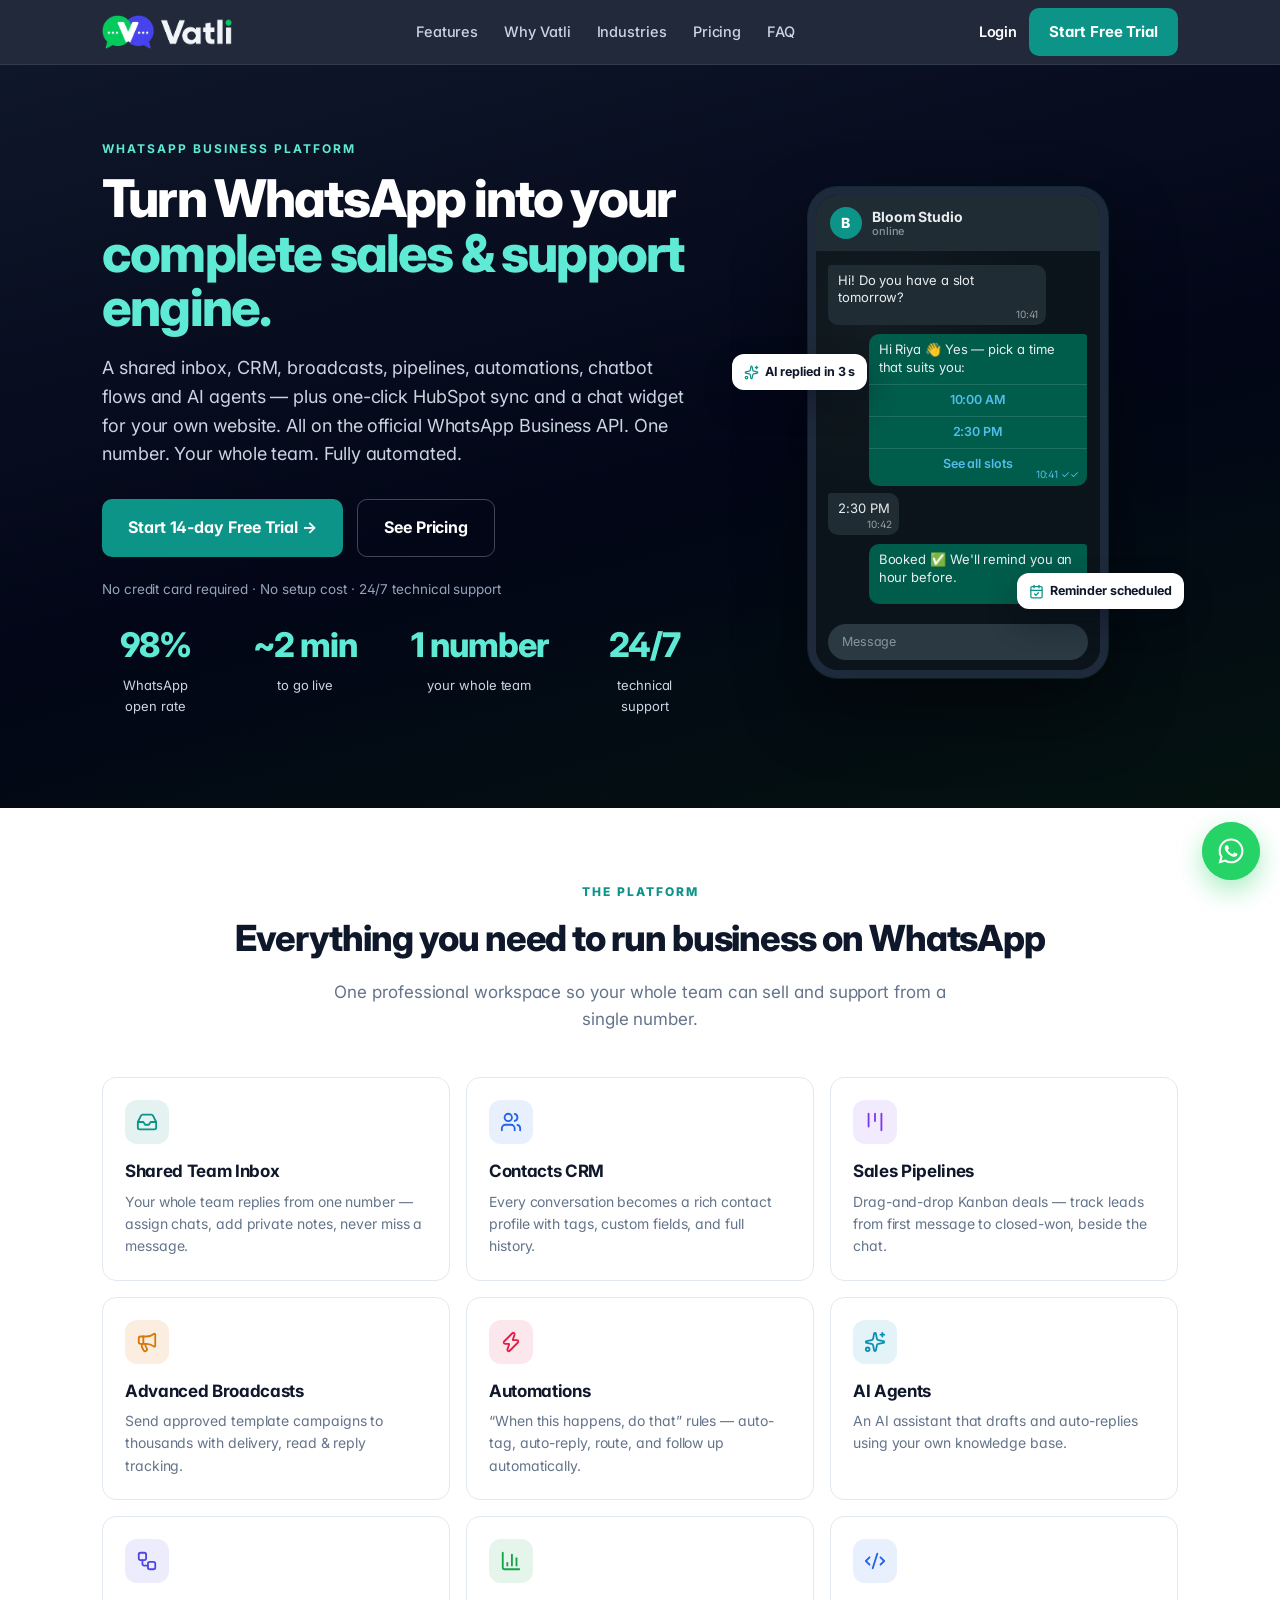
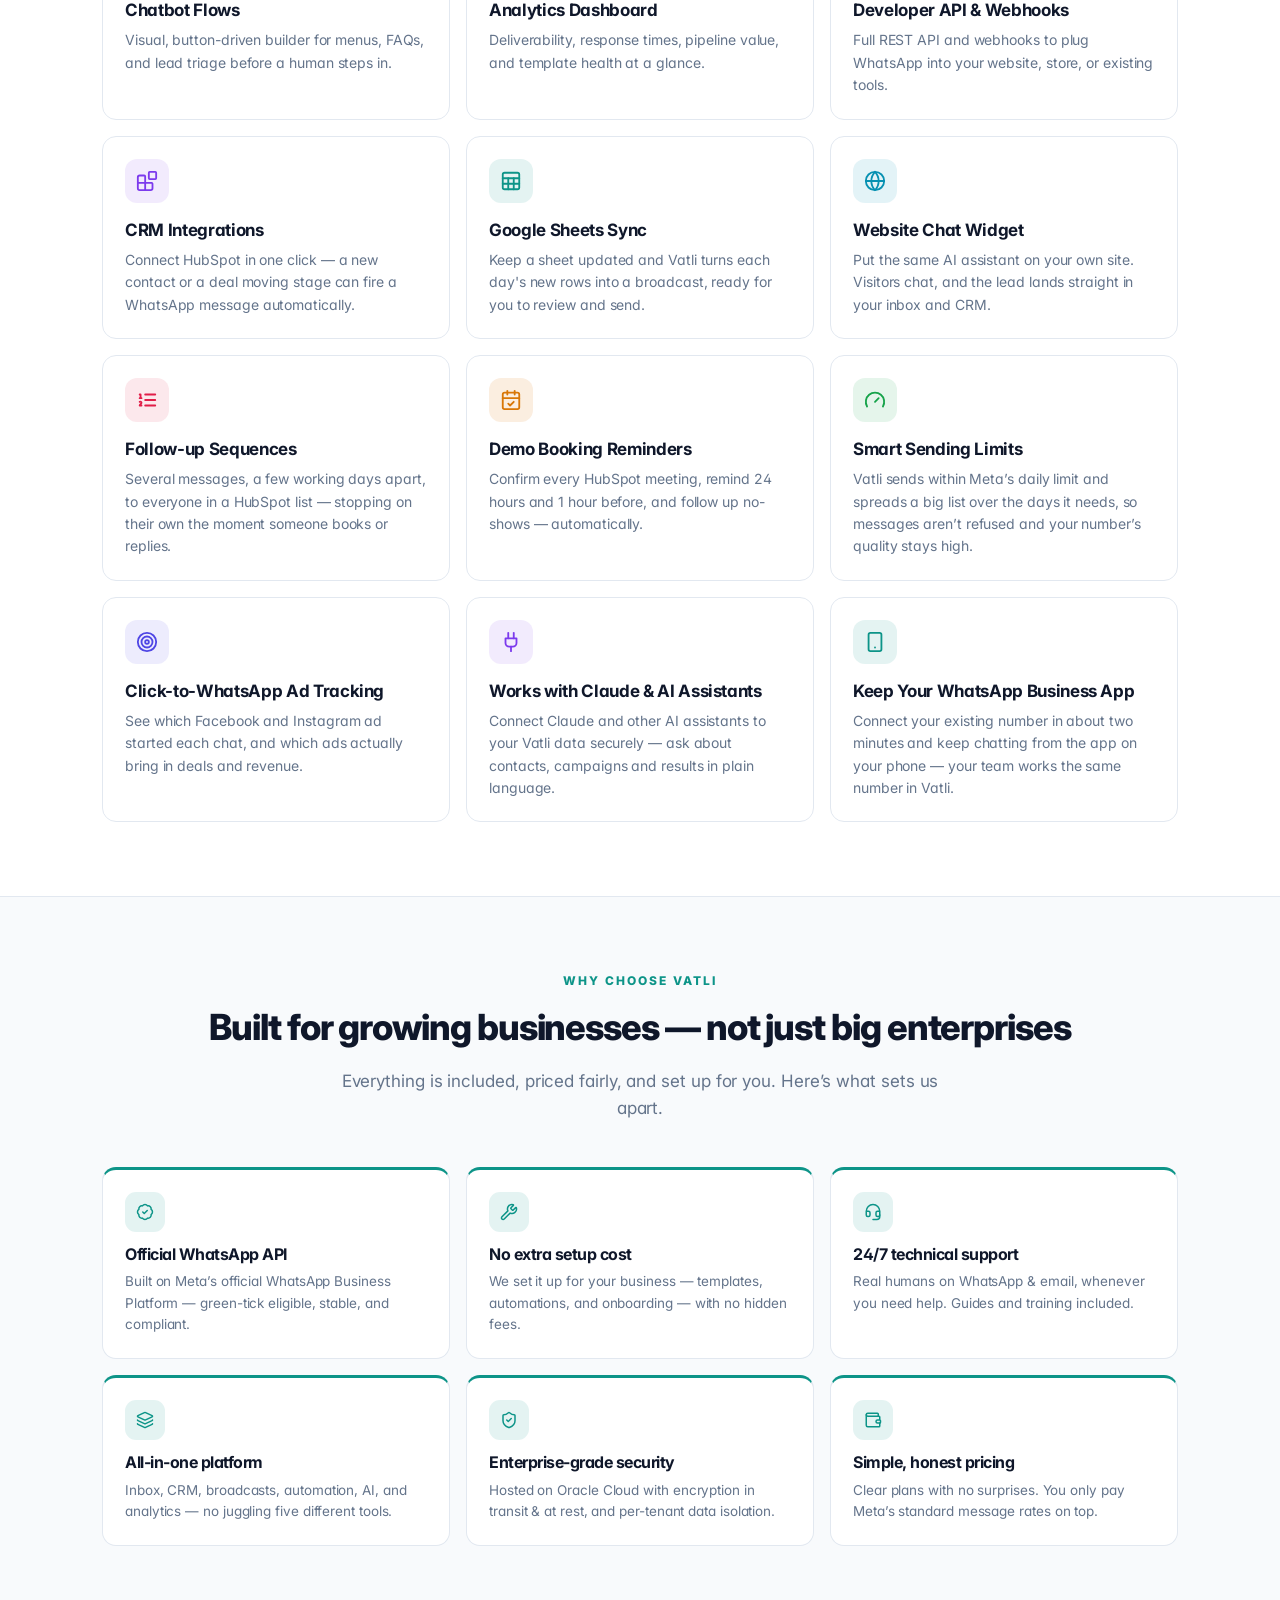
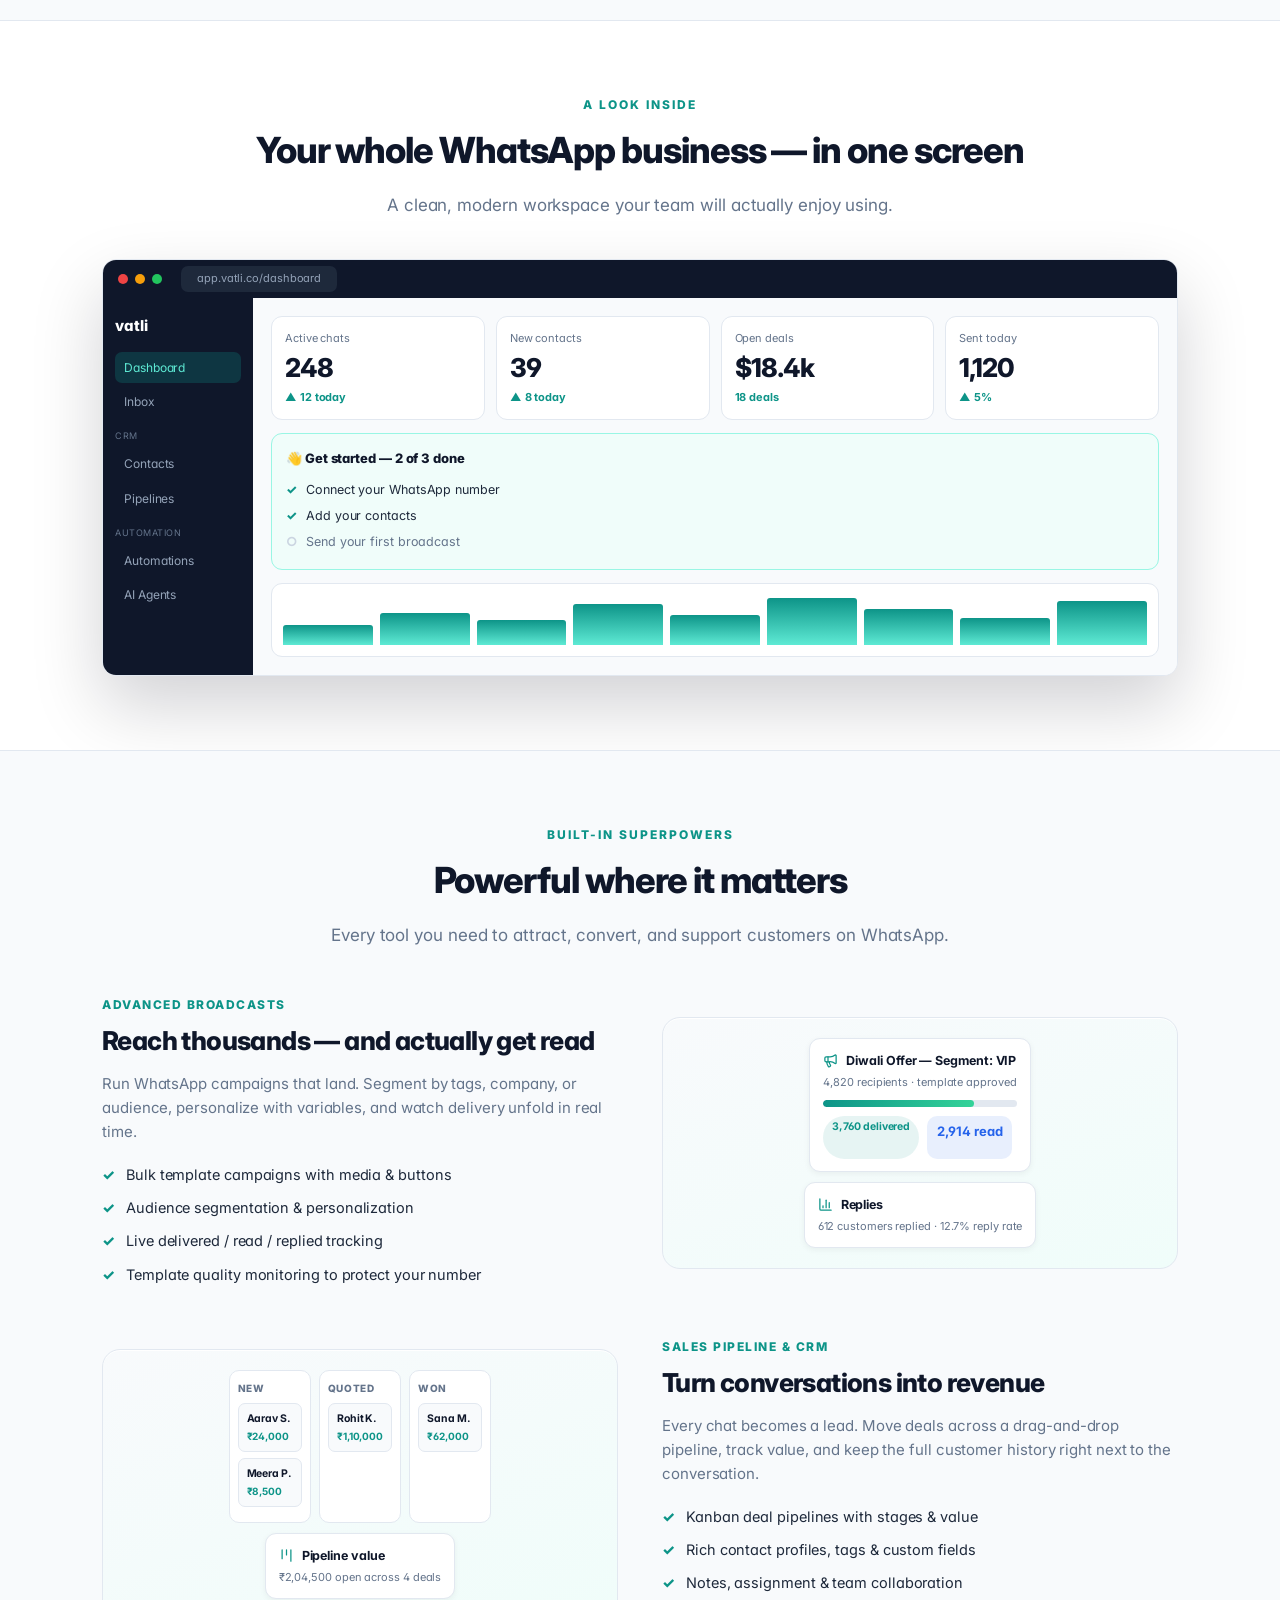
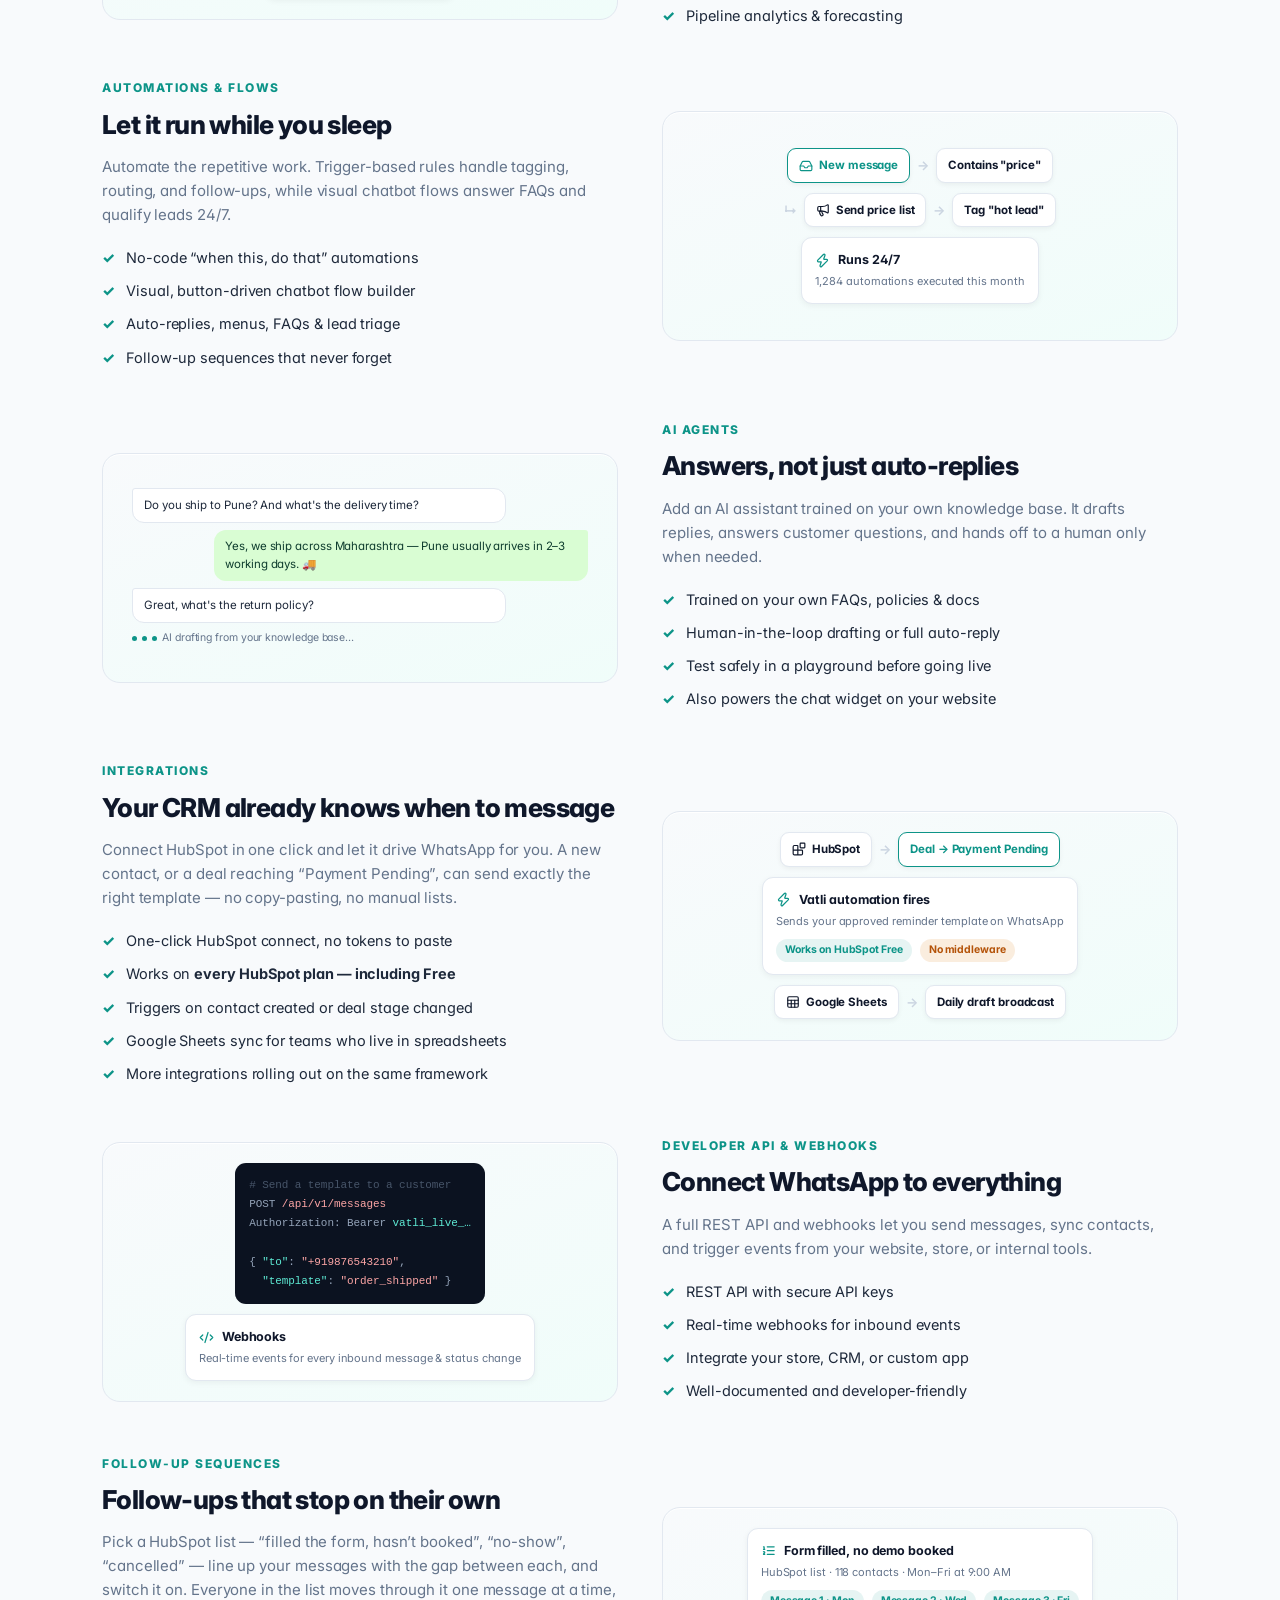
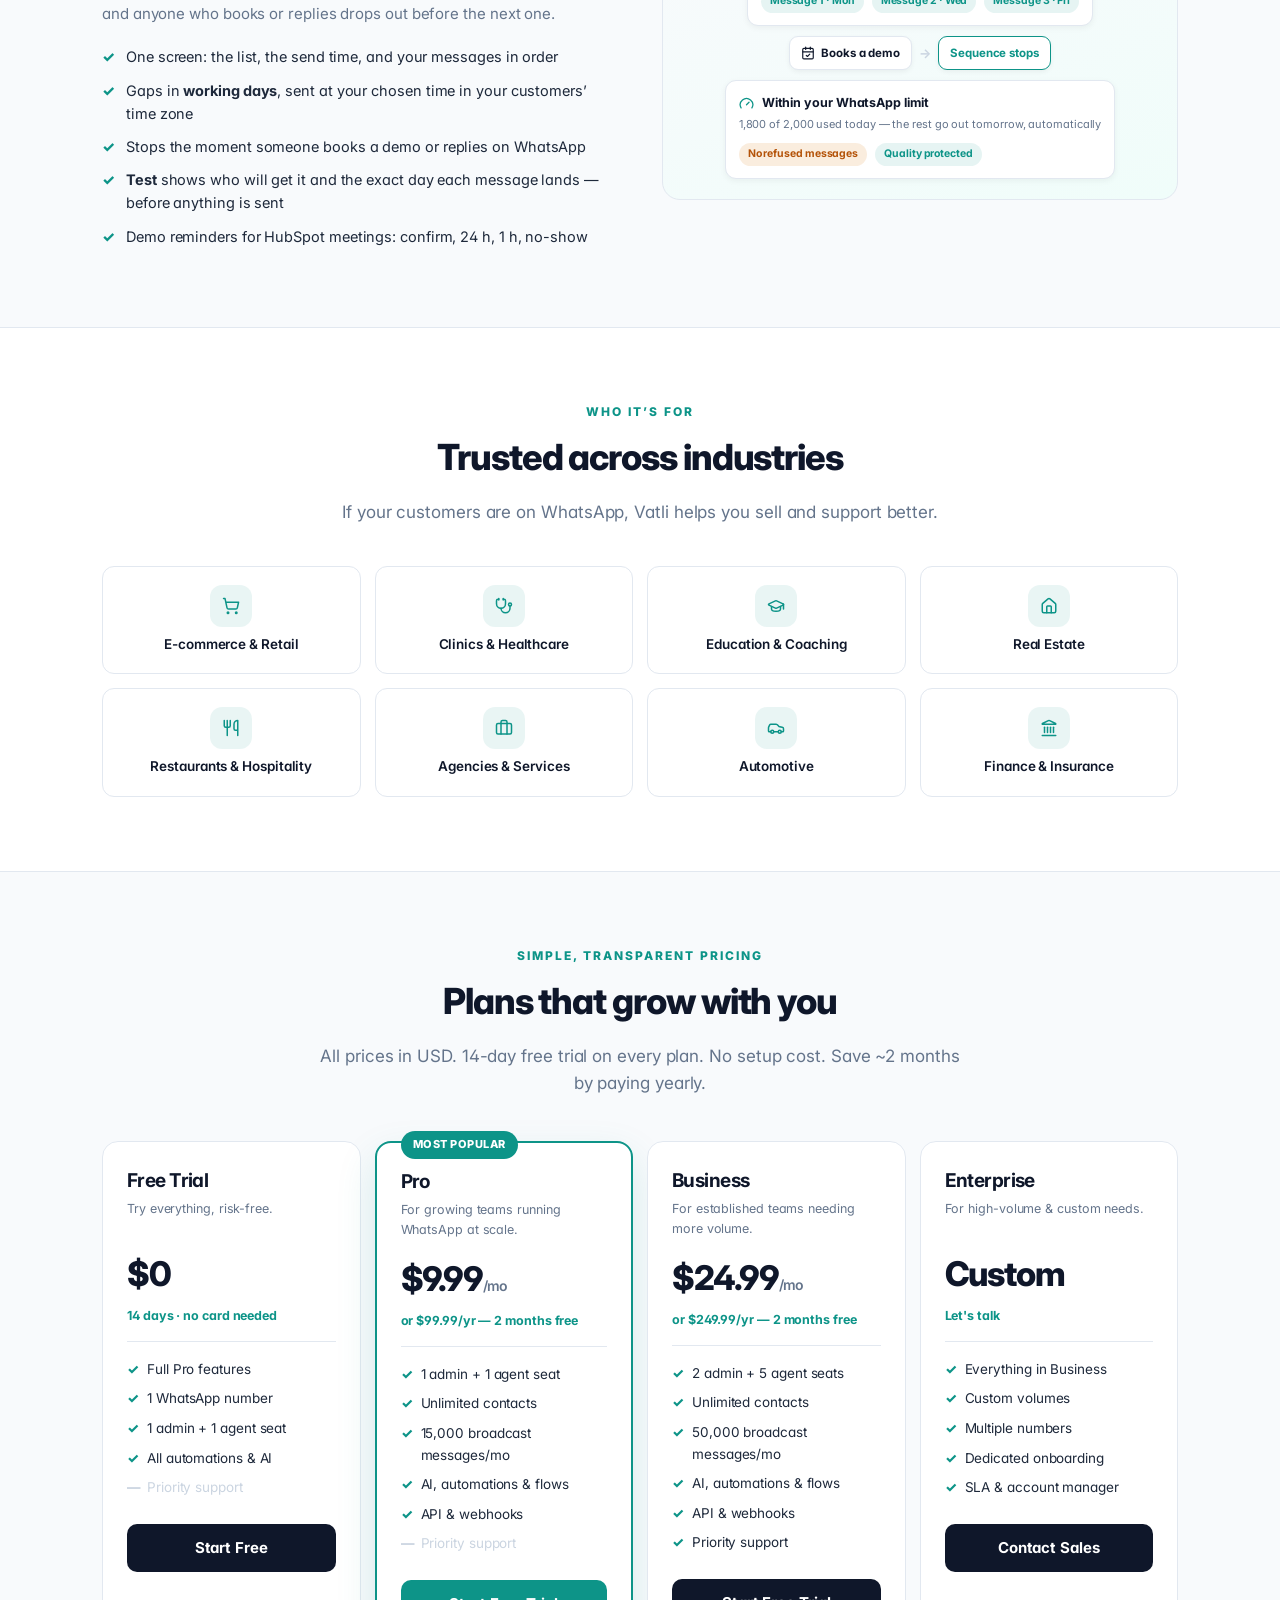
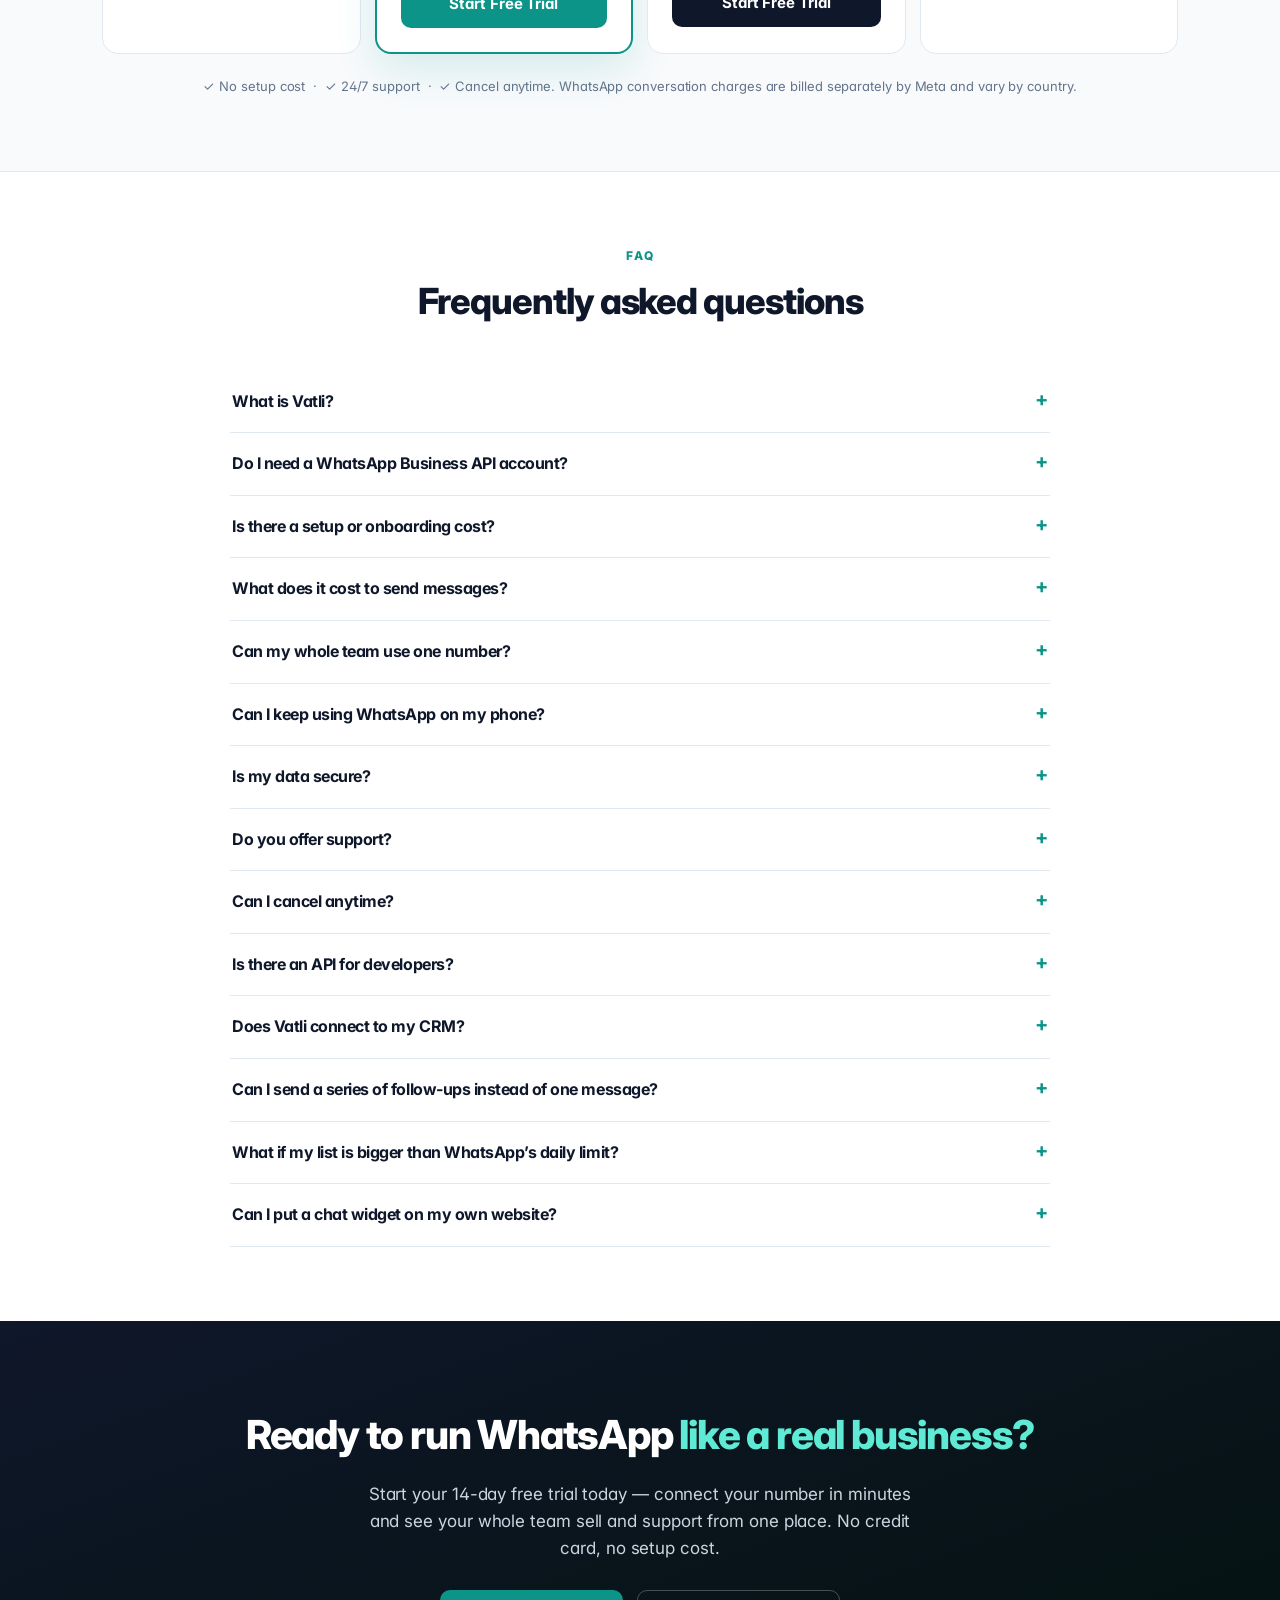
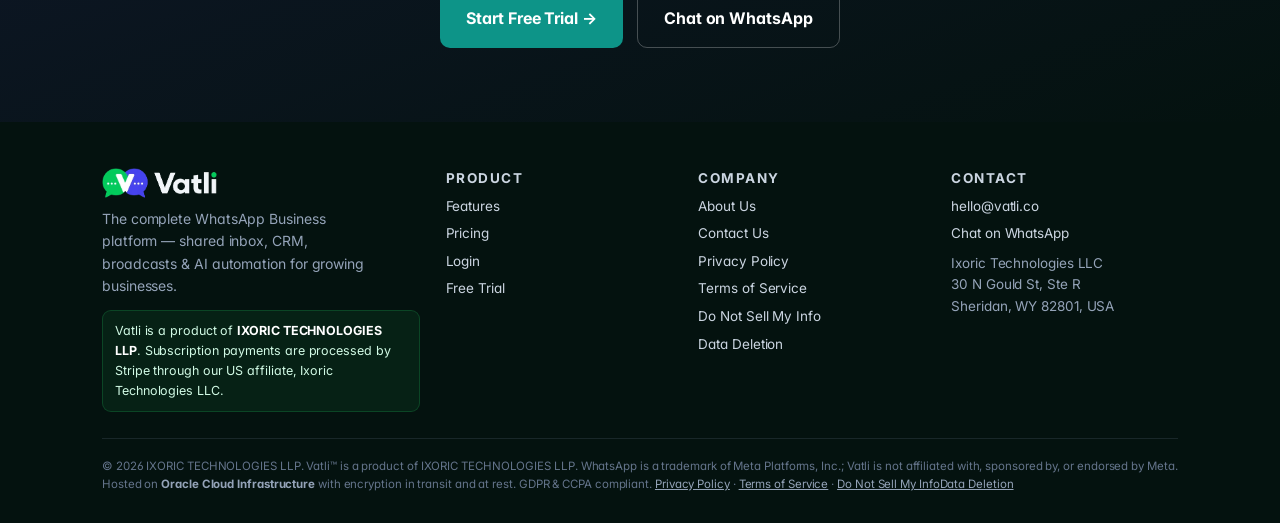
==== commit 4325ebaa: "Homepage: live chat preview in the hero, trial button on phones, compact features - Hero shows the p" ====
--- a/index.html
+++ b/index.html
@@ -18,7 +18,7 @@
 <link rel="preconnect" href="https://fonts.googleapis.com">
 <link rel="preconnect" href="https://fonts.gstatic.com" crossorigin>
 <link href="https://fonts.googleapis.com/css2?family=Inter:wght@400;500;600;700;800&display=swap" rel="stylesheet">
-<link rel="stylesheet" href="/styles.css?v=20260924">
+<link rel="stylesheet" href="/styles.css?v=20261019">
 </head>
 <body>
 <!-- Google Tag Manager (noscript) -->
@@ -73,7 +73,8 @@
 
 <!-- HERO -->
 <section class="hero">
-  <div class="wrap">
+  <div class="wrap hero-grid">
+    <div class="hero-copy">
     <div class="ey">WhatsApp Business Platform</div>
     <h1>Turn WhatsApp into your <span class="g">complete sales &amp; support engine.</span></h1>
     <p class="sub">A shared inbox, CRM, broadcasts, pipelines, automations, chatbot flows and AI agents — plus one-click HubSpot sync and a chat widget for your own website. All on the official WhatsApp Business API. One number. Your whole team. Fully automated.</p>
@@ -87,6 +88,29 @@
       <div class="stat"><div class="n">~2 min</div><div class="l">to go live</div></div>
       <div class="stat"><div class="n">1 number</div><div class="l">your whole team</div></div>
       <div class="stat"><div class="n">24/7</div><div class="l">technical support</div></div>
+    </div>
+    </div>
+    <!-- What it looks like for a customer: an illustrative chat (fictional business). -->
+    <div class="hero-vis" aria-label="Example: a customer books an appointment on WhatsApp and the AI assistant replies">
+      <div class="phone">
+        <div class="ph-top">
+          <span class="ph-av">B</span>
+          <span class="ph-name">Bloom Studio<small>online</small></span>
+        </div>
+        <div class="ph-chat">
+          <div class="b in" style="--d:.2s">Hi! Do you have a slot tomorrow?<span class="t">10:41</span></div>
+          <div class="b out" style="--d:.9s">Hi Riya 👋 Yes — pick a time that suits you:<span class="t">10:41 ✓✓</span>
+            <span class="ph-btns"><span>10:00 AM</span><span>2:30 PM</span><span>See all slots</span></span>
+          </div>
+          <div class="b in" style="--d:1.6s">2:30 PM<span class="t">10:42</span></div>
+          <div class="b out" style="--d:2.3s">Booked ✅ We'll remind you an hour before.<span class="t">10:42 ✓✓</span></div>
+        </div>
+        <div class="ph-bar"><span>Message</span></div>
+      </div>
+      <div class="ph-tags">
+        <div class="ph-tag t1" style="--d:1.1s"><svg class="i"><use href="#i-sparkles"/></svg> AI replied in 3 s</div>
+        <div class="ph-tag t2" style="--d:2.6s"><svg class="i"><use href="#i-calendar-check"/></svg> Reminder scheduled</div>
+      </div>
     </div>
   </div>
 </section>
@@ -441,6 +465,6 @@
   </div>
 </footer>
 
-<script src="/site.js" defer></script>
+<script src="/site.js?v=20261019" defer></script>
 </body>
 </html>
--- a/styles.css
+++ b/styles.css
@@ -209,9 +209,11 @@
 .mobnav a.btn{display:flex;width:100%;justify-content:center;margin-top:12px;border-bottom:0}
 @media(max-width:840px){
   .navtoggle{display:flex}
-  /* The trial CTA repeats inside the drawer — dropping it here stops
-     the bar becoming logo + Login + button + burger on a 375px screen. */
-  .nav .act .btn{display:none}
+  /* Phones: the trial button stays in the bar (it's the one thing the
+     page asks for) and Login moves into the drawer, so the bar stays
+     logo + button + burger on a 375px screen. */
+  .nav .act .login{display:none}
+  .nav .act .btn{padding:8px 13px;font-size:13.5px}
 }
 @media(min-width:841px){.mobnav{display:none!important}}
 
@@ -404,3 +406,65 @@
 /* --- focus visibility -------------------------------------------- */
 a:focus-visible,button:focus-visible,.qa.acc h4:focus-visible{
   outline:2px solid var(--teal);outline-offset:3px;border-radius:6px}
+
+/* ===================================================================
+   Hero chat preview — what a customer sees, so the page shows the
+   product instead of only describing it. Bubbles appear one by one
+   (skipped under reduced motion).
+   =================================================================== */
+.hero-grid{display:grid;grid-template-columns:1fr;gap:40px;align-items:center}
+@media(min-width:980px){.hero-grid{grid-template-columns:minmax(0,1.15fr) minmax(0,.85fr)}}
+.hero-vis{position:relative;display:flex;justify-content:center}
+.phone{width:300px;max-width:100%;border-radius:30px;background:#0b141a;border:8px solid #1e293b;box-shadow:0 30px 70px rgba(0,0,0,.45),0 0 0 1px rgba(94,234,212,.15);overflow:hidden}
+.ph-top{display:flex;align-items:center;gap:10px;padding:12px 14px;background:#202c33}
+.ph-av{width:32px;height:32px;border-radius:50%;background:var(--teal);display:flex;align-items:center;justify-content:center;font-weight:800;color:#fff;font-size:14px}
+.ph-name{display:flex;flex-direction:column;color:#e9edef;font-weight:700;font-size:14px;line-height:1.15}
+.ph-name small{color:#8696a0;font-weight:500;font-size:11px}
+.ph-chat{padding:14px 12px 10px;display:flex;flex-direction:column;gap:8px;min-height:310px;background:#0b141a radial-gradient(circle at 20% 20%,rgba(255,255,255,.03),transparent 45%)}
+.b{max-width:84%;padding:7px 10px 18px;border-radius:10px;font-size:13px;line-height:1.35;color:#e9edef;position:relative;opacity:0;transform:translateY(6px);animation:bin .35s ease-out forwards;animation-delay:var(--d,0s)}
+.b.in{background:#202c33;align-self:flex-start;border-top-left-radius:3px}
+.b.out{background:#005c4b;align-self:flex-end;border-top-right-radius:3px}
+.b .t{position:absolute;right:8px;bottom:4px;font-size:10px;color:rgba(233,237,239,.6)}
+.b.out .t{color:#53bdeb}
+.ph-btns{display:flex;flex-direction:column;margin:8px -10px -12px;border-top:1px solid rgba(255,255,255,.12)}
+.ph-btns span{text-align:center;color:#53bdeb;font-weight:600;font-size:12.5px;padding:7px 0}
+.ph-btns span+span{border-top:1px solid rgba(255,255,255,.12)}
+.ph-bar{padding:10px 12px;background:#0b141a}
+.ph-bar span{display:block;background:#2a3942;border-radius:20px;padding:8px 14px;color:#8696a0;font-size:12.5px}
+.ph-tag{position:absolute;display:flex;align-items:center;gap:6px;background:#fff;color:var(--navy);font-weight:700;font-size:12.5px;padding:8px 12px;border-radius:12px;box-shadow:0 14px 30px rgba(2,6,23,.3);opacity:0;animation:bin .4s ease-out forwards;animation-delay:var(--d,0s)}
+.ph-tag .i{width:15px;height:15px;color:var(--teal)}
+/* Floating beside the phone on wide screens; a row beneath it on
+   narrower ones, where floating tags would cover the chat. */
+.ph-tags{display:flex;gap:8px;justify-content:center;flex-wrap:wrap;margin-top:14px}
+.ph-tags .ph-tag{position:static}
+@media(min-width:980px){
+  .hero-vis{flex-direction:column}
+  .ph-tags{display:contents}
+  .ph-tags .ph-tag{position:absolute}
+  .ph-tag.t1{top:34%;left:-6px}
+  .ph-tag.t2{bottom:14%;right:-6px}
+}
+.hero-vis{flex-direction:column;align-items:center}
+/* Phones: the chat comes right after the buttons, before the numbers. */
+@media(max-width:979px){
+  .hero-copy{display:contents}
+  .hero-grid{gap:0}
+  .hero-grid > .hero-copy > *{order:0}
+  .hero-vis{order:1;margin-top:34px}
+  .hero-copy .stats{order:2}
+}
+@keyframes bin{to{opacity:1;transform:none}}
+@media(prefers-reduced-motion:reduce){.b,.ph-tag{animation:none;opacity:1;transform:none}}
+
+/* Phones: two features per row, shorter cards — 18 full-width cards
+   made the list about 3,000px long. */
+@media(max-width:560px){
+  .fgrid{grid-template-columns:repeat(2,1fr);gap:10px}
+  .fcard{padding:14px}
+  .fcard .ic{width:34px;height:34px;margin-bottom:9px}
+  .fcard h3{font-size:14.5px;line-height:1.25}
+  .fcard p{font-size:12.5px;line-height:1.45;display:-webkit-box;-webkit-line-clamp:4;-webkit-box-orient:vertical;overflow:hidden}
+}
+/* Hero numbers sit beside the phone on wide screens: size to content so
+   "1 number" never breaks across two lines. */
+@media(min-width:980px){.hero-copy .stats{grid-template-columns:repeat(4,auto);justify-content:start;column-gap:34px}.hero-copy .stat .n{white-space:nowrap}}
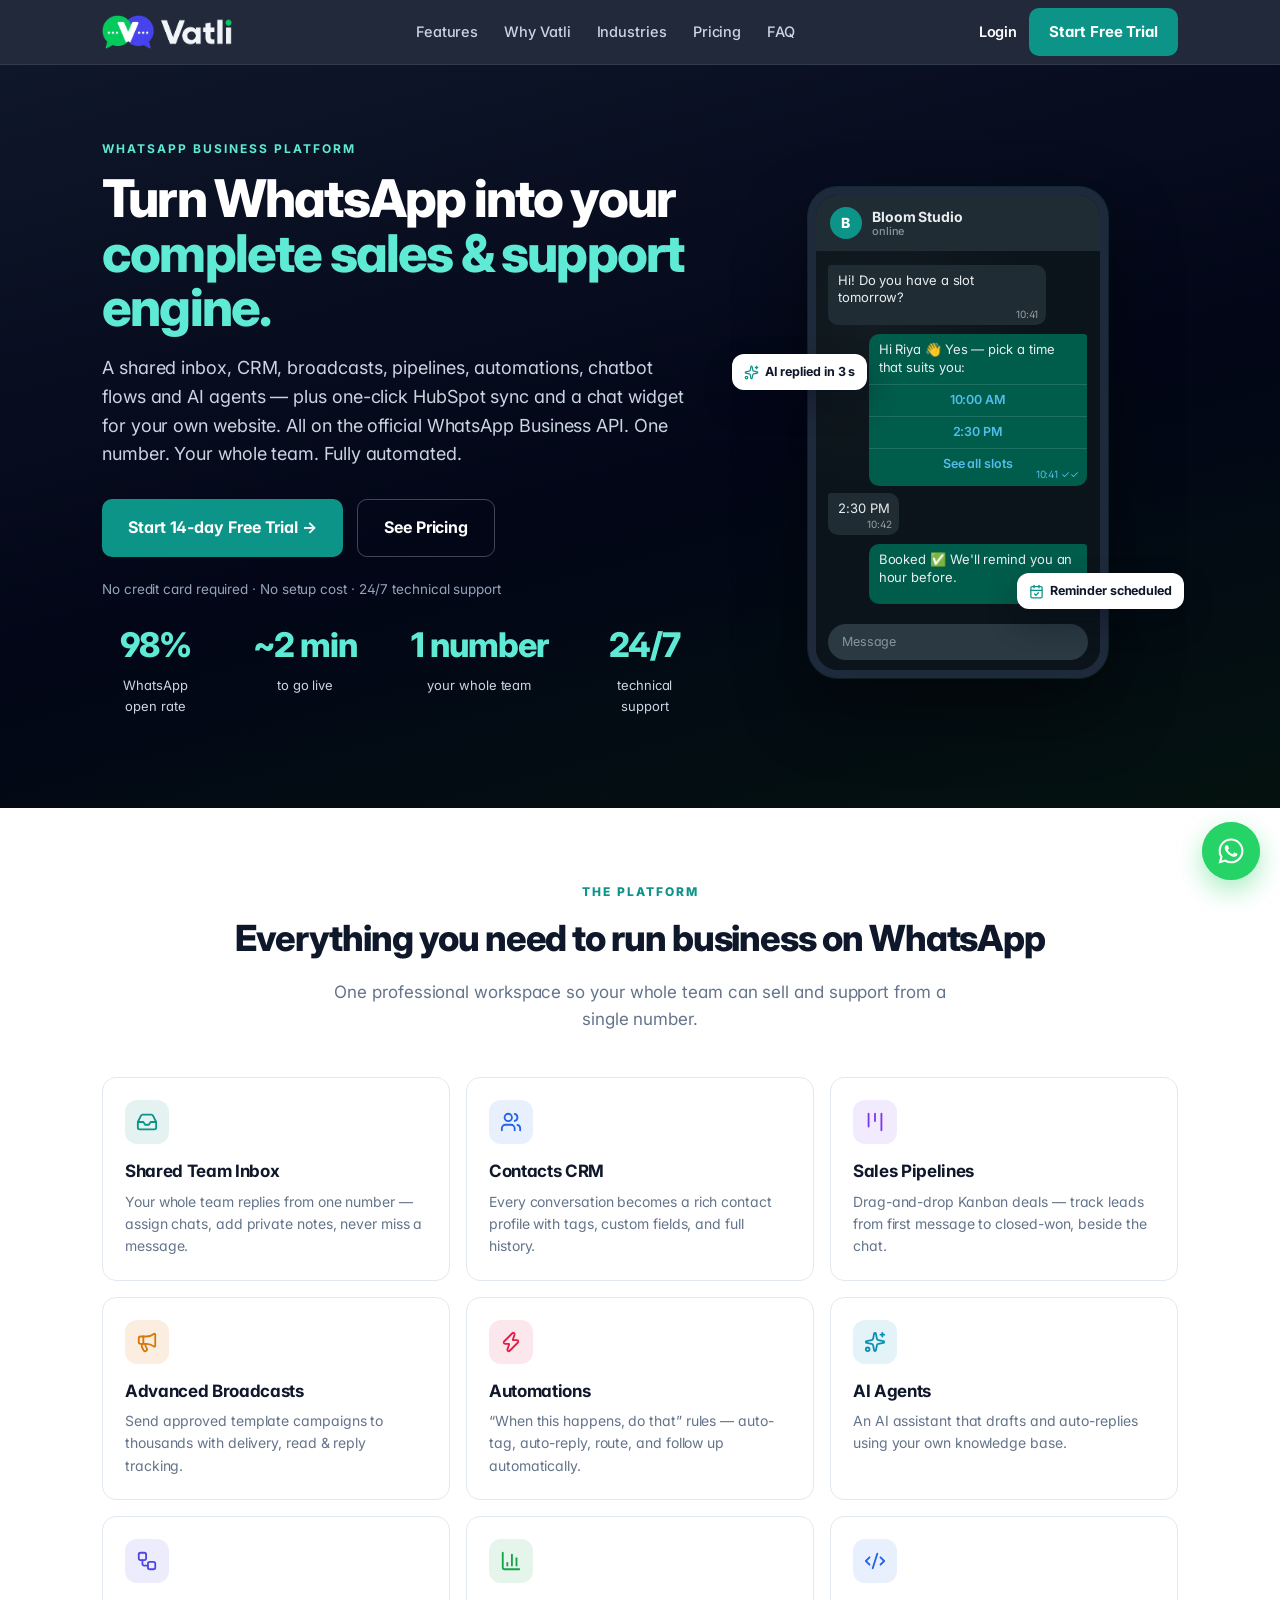
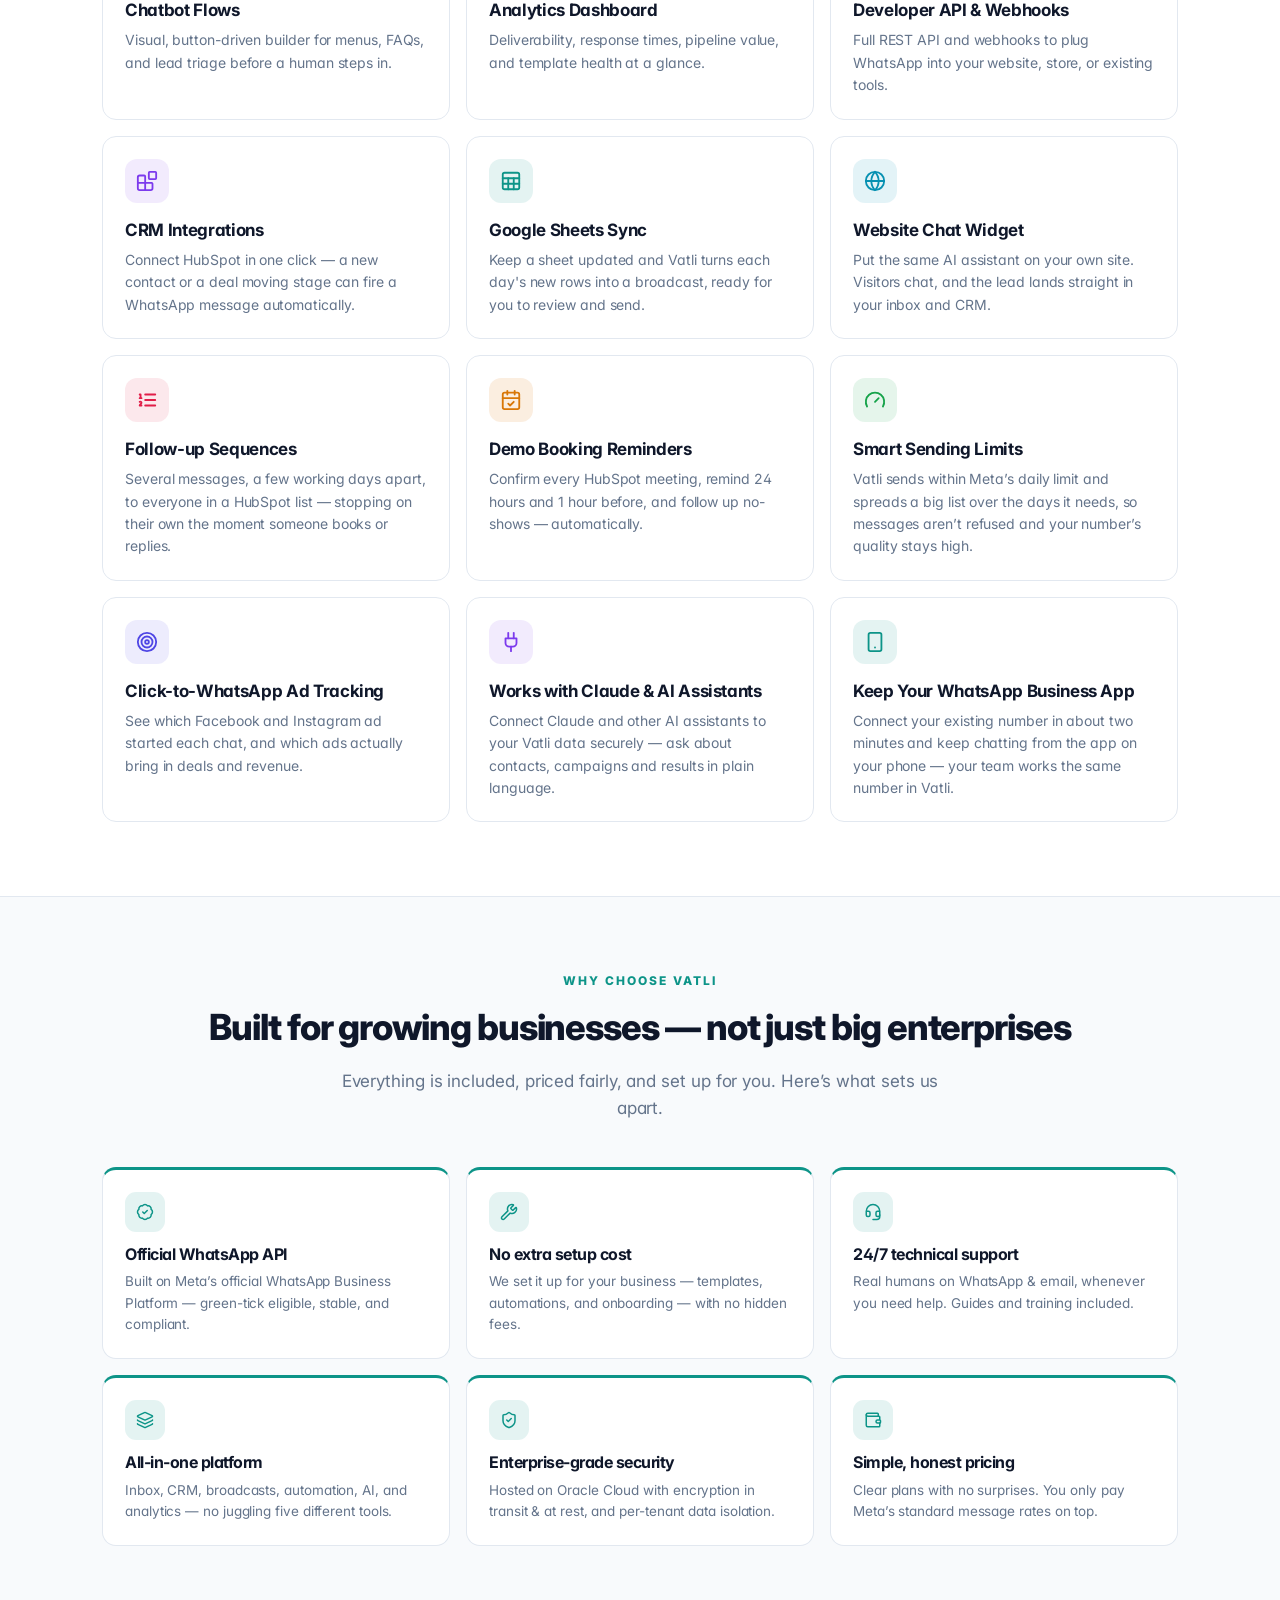
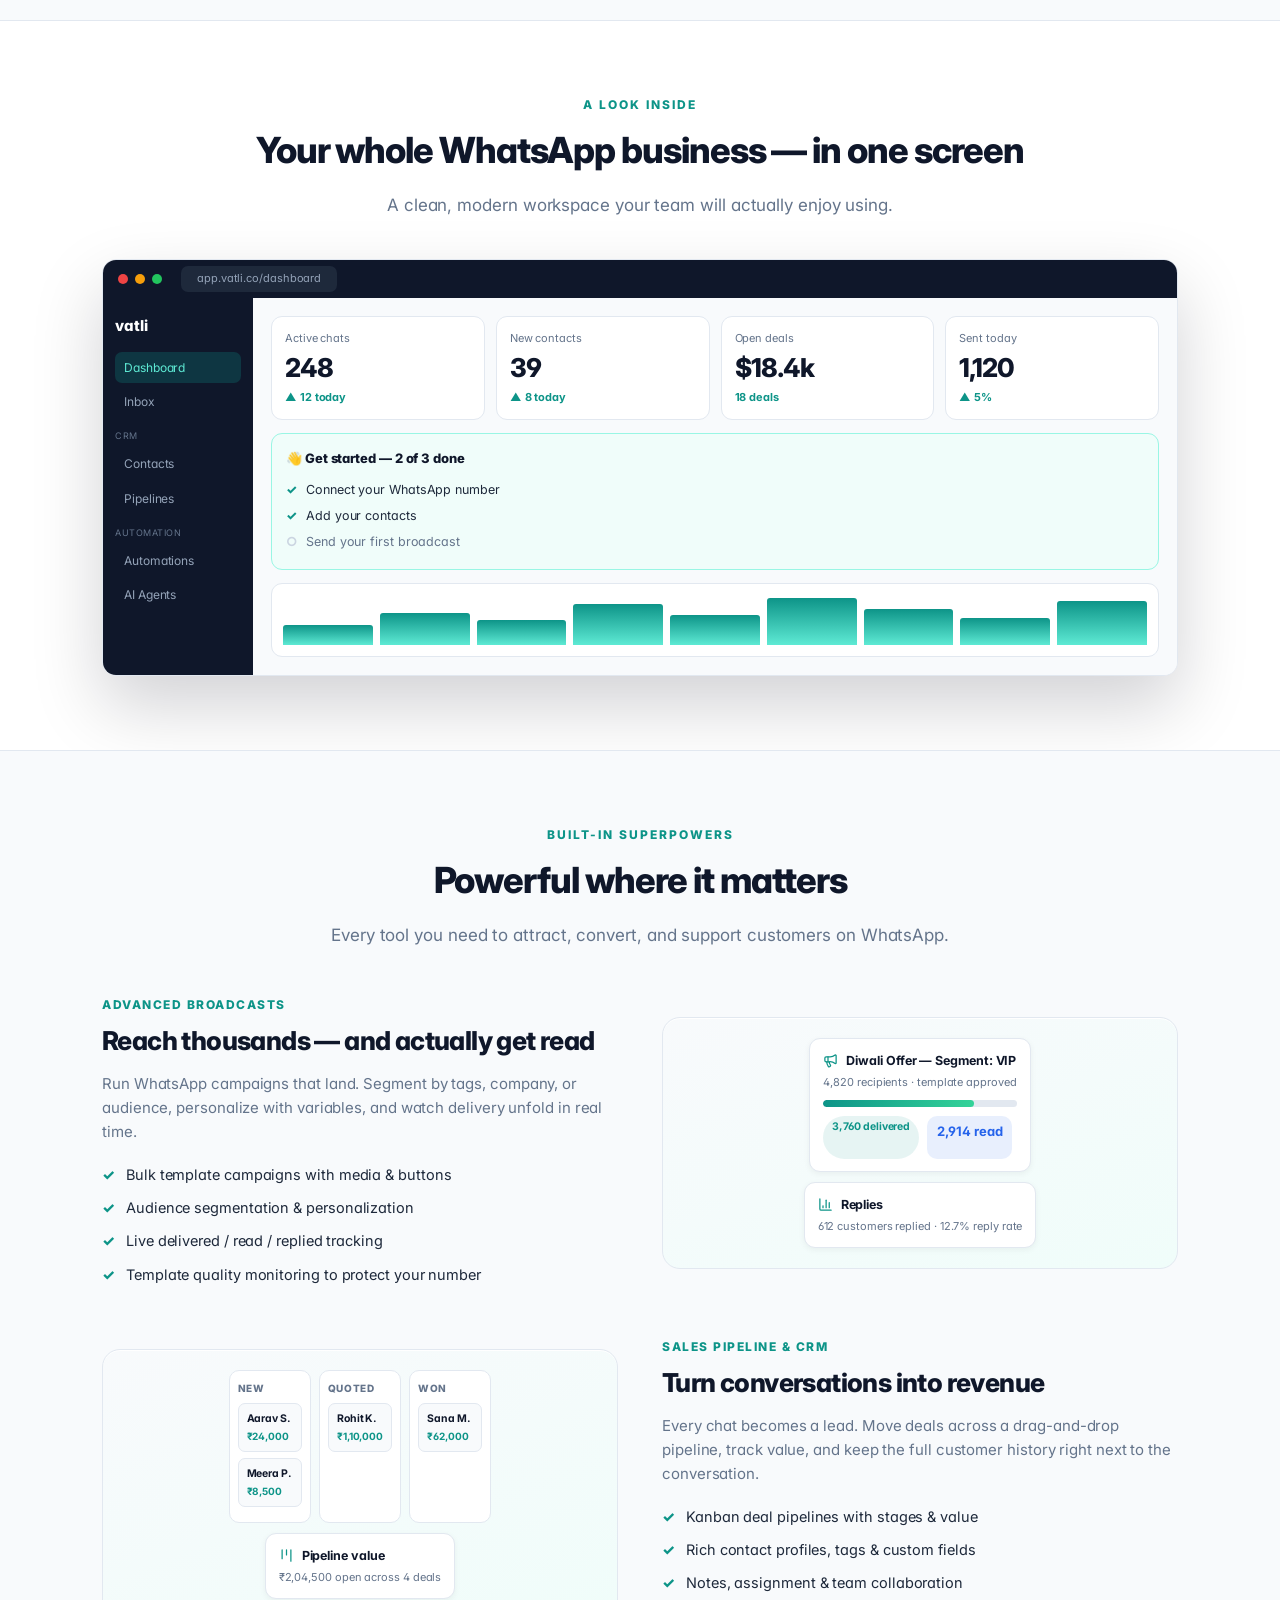
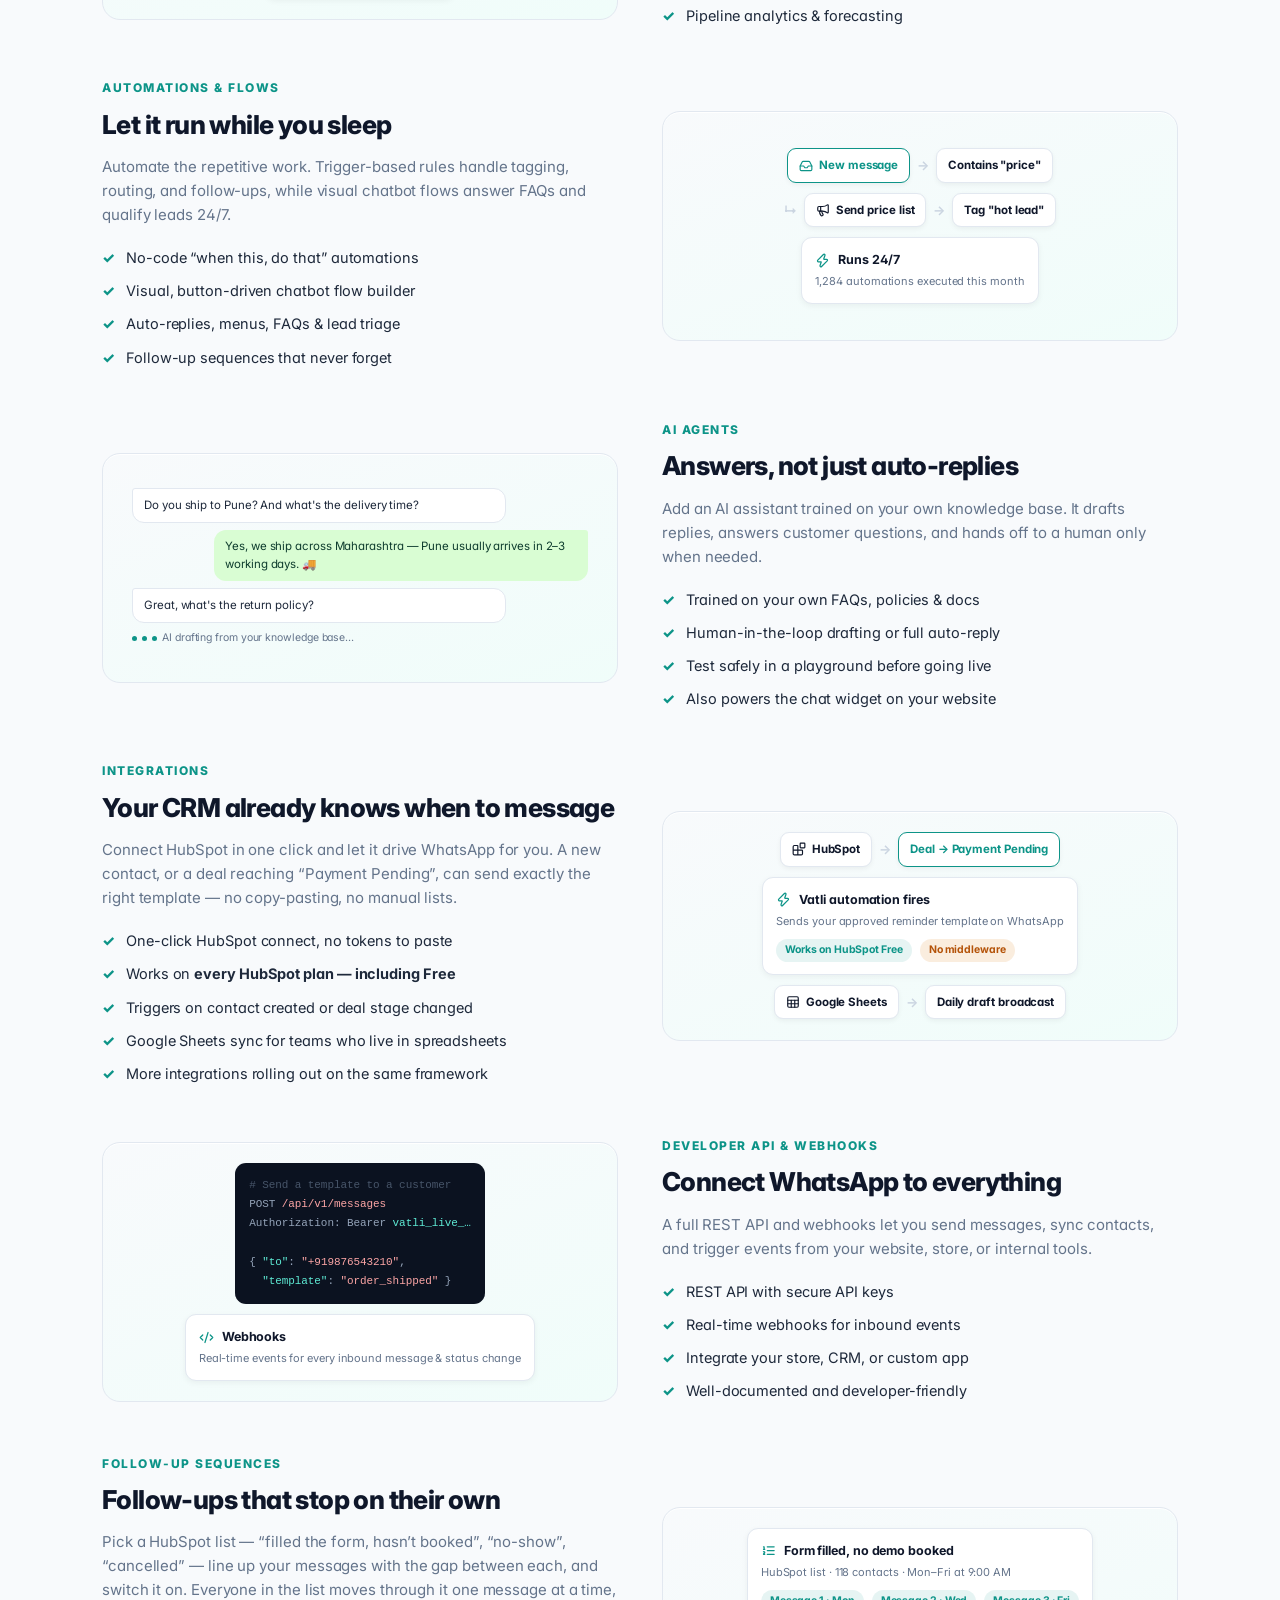
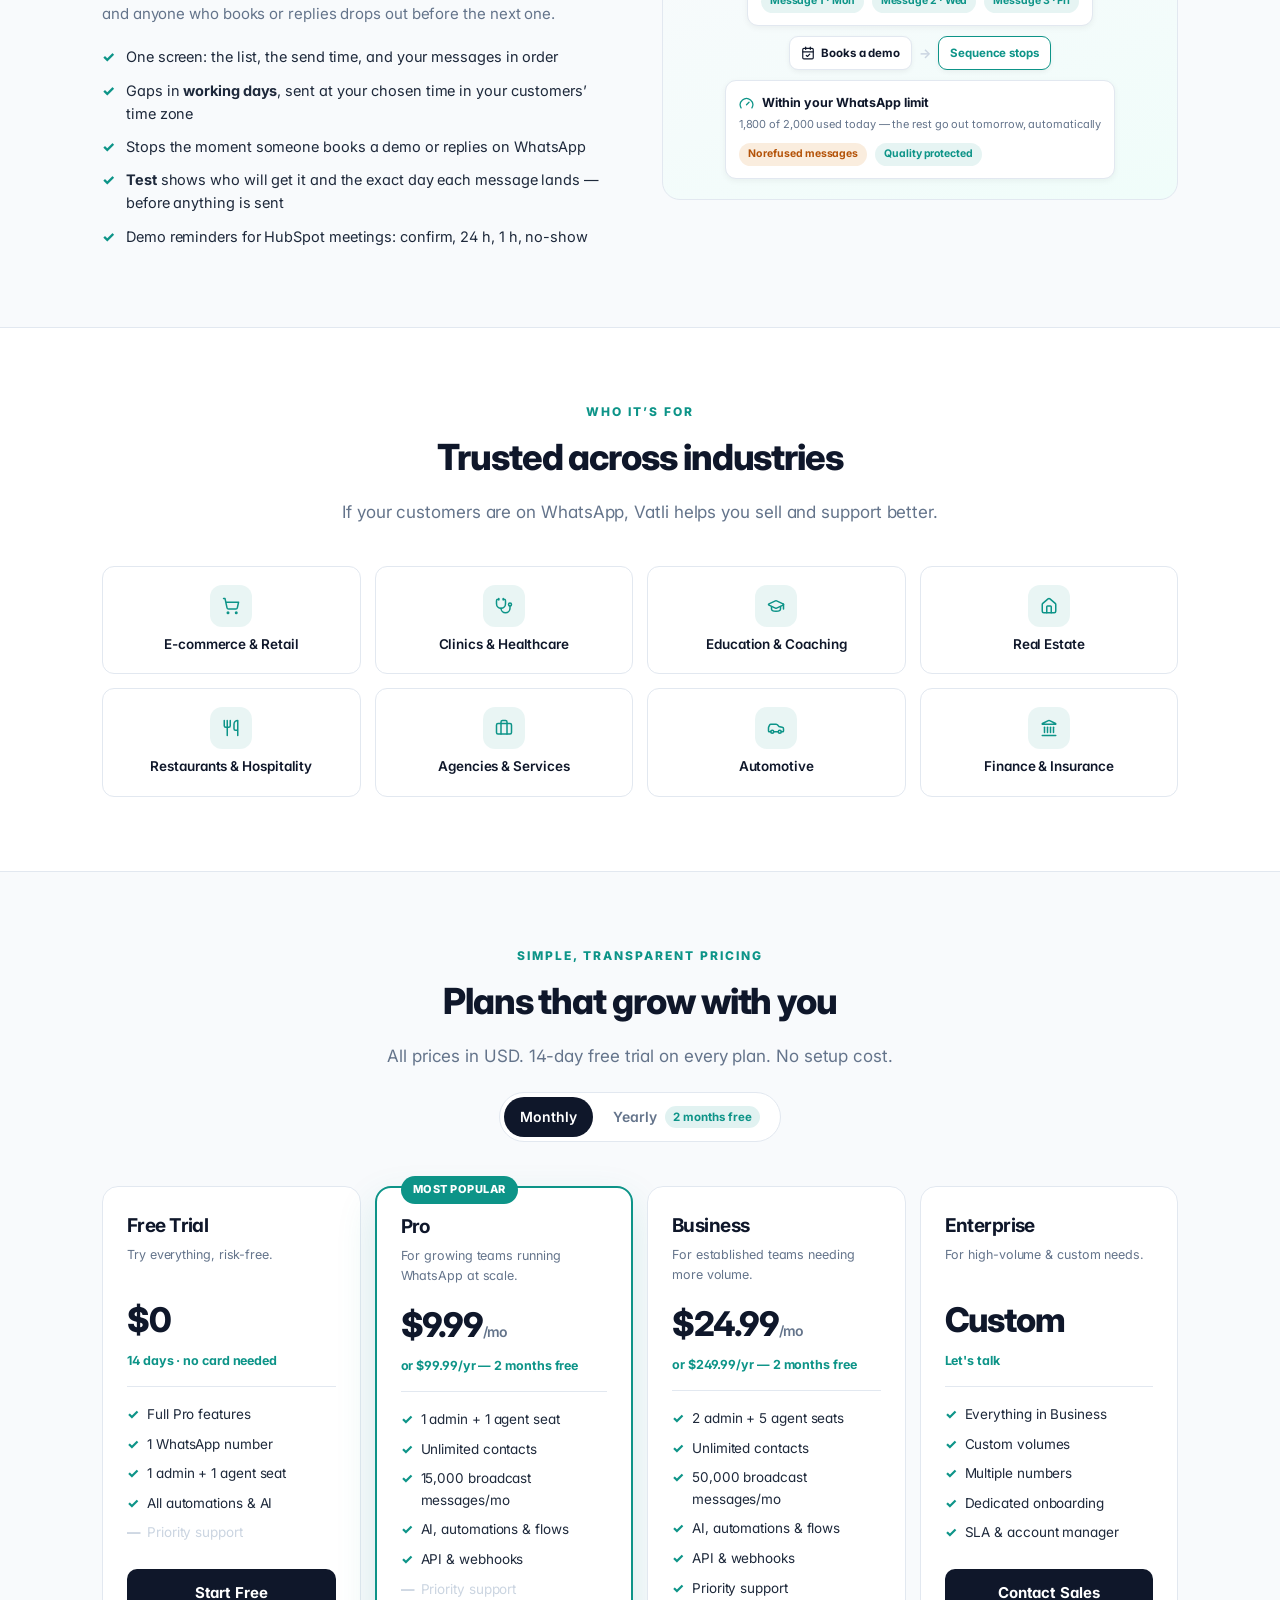
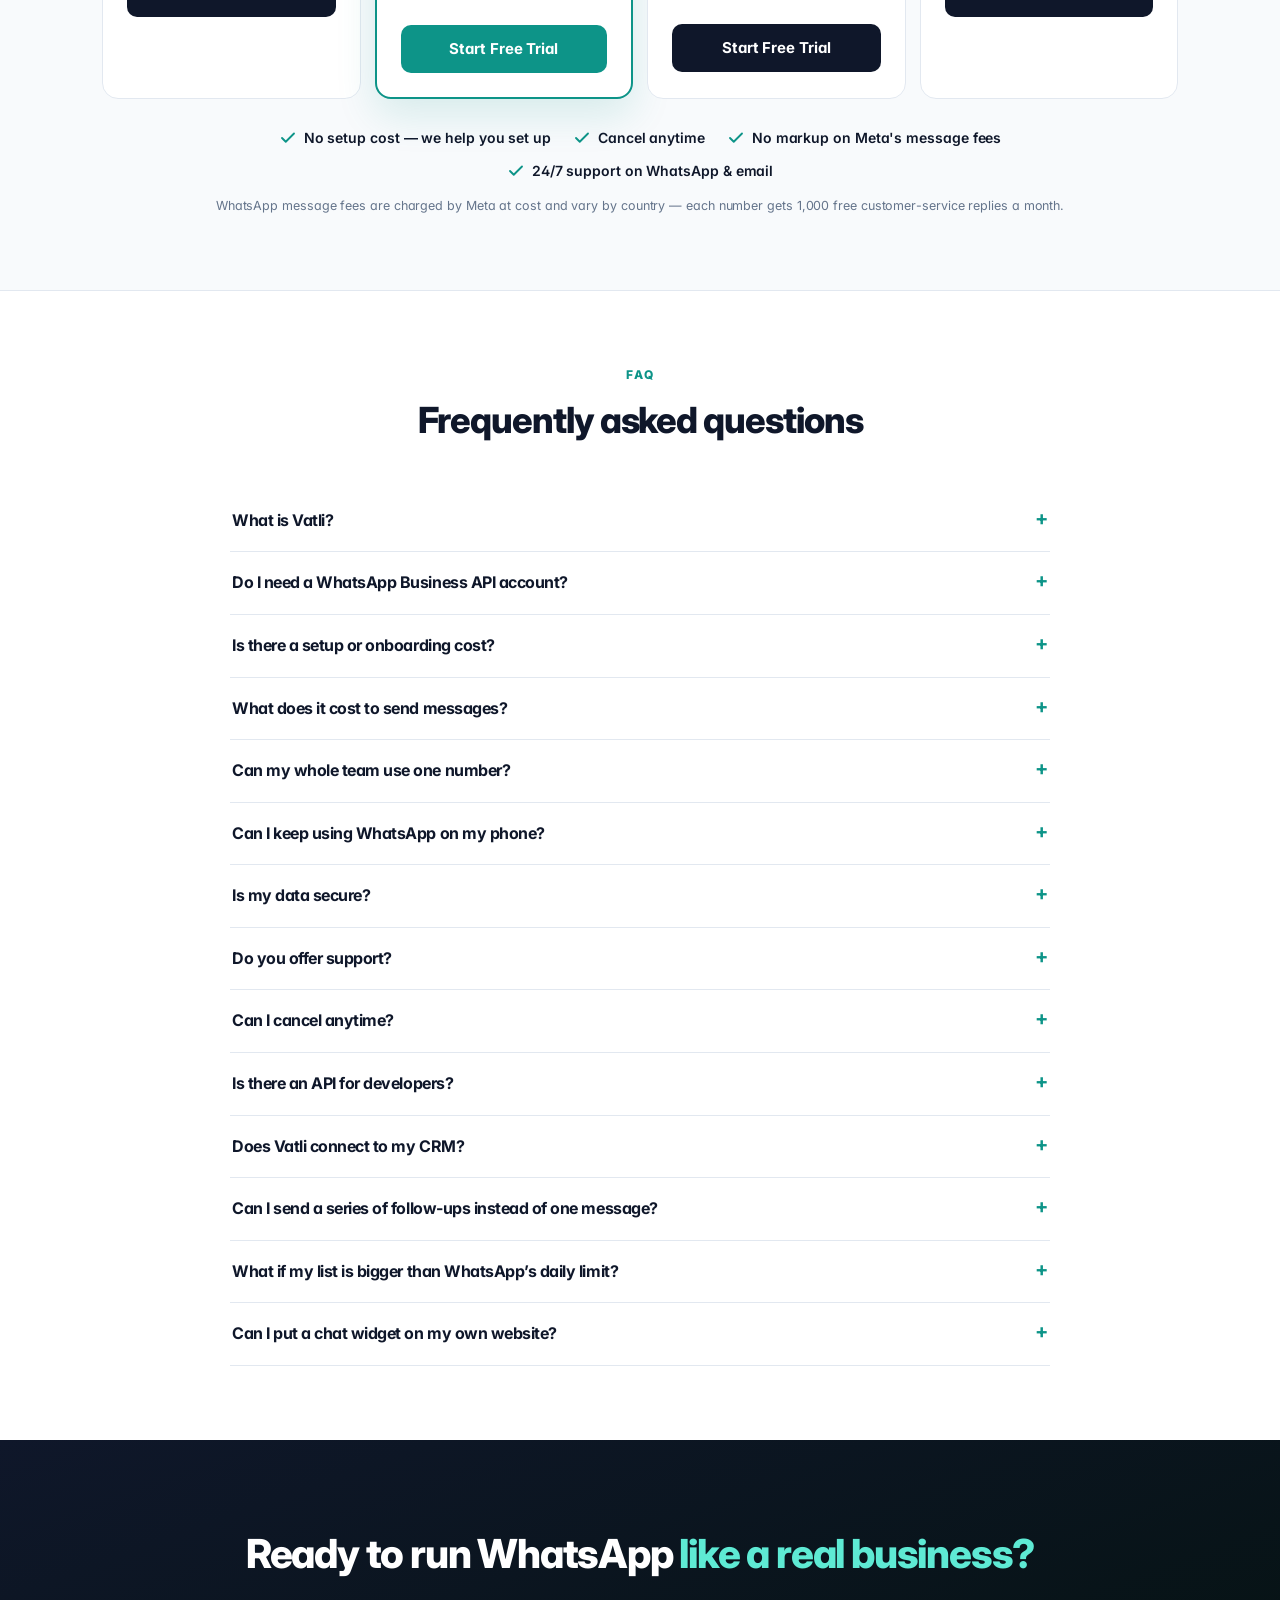
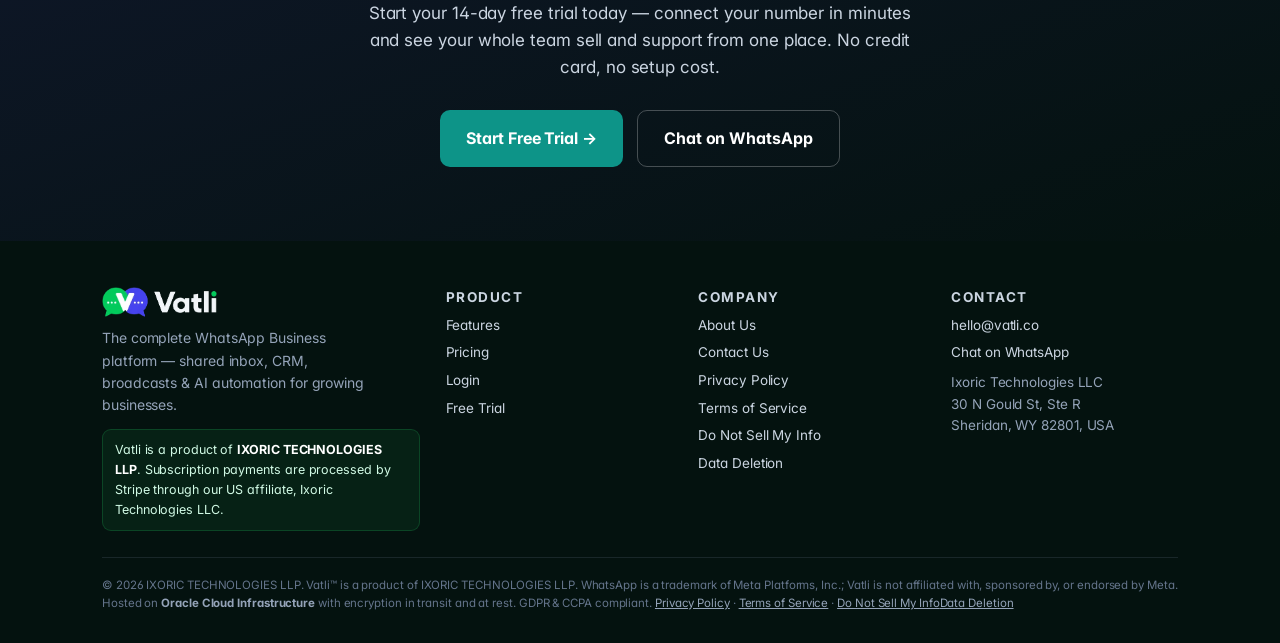
==== commit 84b976c9: "Pricing: monthly/yearly switch, Pro first on phones, reassurance chips Co-Authored-By: Claude Opus 5" ====
--- a/index.html
+++ b/index.html
@@ -18,7 +18,7 @@
 <link rel="preconnect" href="https://fonts.googleapis.com">
 <link rel="preconnect" href="https://fonts.gstatic.com" crossorigin>
 <link href="https://fonts.googleapis.com/css2?family=Inter:wght@400;500;600;700;800&display=swap" rel="stylesheet">
-<link rel="stylesheet" href="/styles.css?v=20261019">
+<link rel="stylesheet" href="/styles.css?v=20261019b">
 </head>
 <body>
 <!-- Google Tag Manager (noscript) -->
@@ -60,6 +60,7 @@
 <symbol id="i-gauge" viewBox="0 0 24 24"><path d="m12 14 4-4"/><path d="M3.34 19a10 10 0 1 1 17.32 0"/></symbol>
 <symbol id="i-target" viewBox="0 0 24 24"><circle cx="12" cy="12" r="10"/><circle cx="12" cy="12" r="6"/><circle cx="12" cy="12" r="2"/></symbol>
 <symbol id="i-plug" viewBox="0 0 24 24"><path d="M12 22v-5"/><path d="M9 8V2"/><path d="M15 8V2"/><path d="M18 8v5a4 4 0 0 1-4 4h-4a4 4 0 0 1-4-4V8Z"/></symbol>
+<symbol id="i-check" viewBox="0 0 24 24"><path d="M20 6 9 17l-5-5"/></symbol>
 <symbol id="i-smartphone" viewBox="0 0 24 24"><rect width="14" height="20" x="5" y="2" rx="2" ry="2"/><path d="M12 18h.01"/></symbol>
 </defs></svg>
 
@@ -389,7 +390,13 @@
   <div class="wrap center">
     <div class="eyebrow">Simple, Transparent Pricing</div>
     <h2>Plans that grow with you</h2>
-    <p class="lead">All prices in USD. 14-day free trial on every plan. No setup cost. Save ~2 months by paying yearly.</p>
+    <p class="lead">All prices in USD. 14-day free trial on every plan. No setup cost.</p>
+    <!-- Monthly / yearly switch (site.js). Without script the monthly
+         prices and the yearly line under each stay as they are. -->
+    <div class="bill" role="radiogroup" aria-label="Billing period">
+      <button type="button" role="radio" aria-checked="true" data-bill="m">Monthly</button>
+      <button type="button" role="radio" aria-checked="false" data-bill="y">Yearly <span class="save">2 months free</span></button>
+    </div>
   </div>
   <div class="wrap"><div class="pgrid">
     <div class="plan"><h3>Free Trial</h3><div class="d">Try everything, risk-free.</div>
@@ -397,11 +404,11 @@
       <ul><li>Full Pro features</li><li>1 WhatsApp number</li><li>1 admin + 1 agent seat</li><li>All automations &amp; AI</li><li class="off">Priority support</li></ul>
       <a class="btn btn-dark" href="https://app.vatli.co/login">Start Free</a></div>
     <div class="plan pop"><span class="bdg">Most Popular</span><h3>Pro</h3><div class="d">For growing teams running WhatsApp at scale.</div>
-      <div class="amt">$9.99<small>/mo</small></div><div class="yr">or $99.99/yr — 2 months free</div>
+      <div class="amt" data-m="$9.99" data-y="$8.33">$9.99<small>/mo</small></div><div class="yr" data-m="or $99.99/yr — 2 months free" data-y="billed $99.99 yearly — you save $19.89">or $99.99/yr — 2 months free</div>
       <ul><li>1 admin + 1 agent seat</li><li>Unlimited contacts</li><li>15,000 broadcast messages/mo</li><li>AI, automations &amp; flows</li><li>API &amp; webhooks</li><li class="off">Priority support</li></ul>
       <a class="btn btn-primary" href="https://app.vatli.co/login">Start Free Trial</a></div>
     <div class="plan"><h3>Business</h3><div class="d">For established teams needing more volume.</div>
-      <div class="amt">$24.99<small>/mo</small></div><div class="yr">or $249.99/yr — 2 months free</div>
+      <div class="amt" data-m="$24.99" data-y="$20.83">$24.99<small>/mo</small></div><div class="yr" data-m="or $249.99/yr — 2 months free" data-y="billed $249.99 yearly — you save $49.89">or $249.99/yr — 2 months free</div>
       <ul><li>2 admin + 5 agent seats</li><li>Unlimited contacts</li><li>50,000 broadcast messages/mo</li><li>AI, automations &amp; flows</li><li>API &amp; webhooks</li><li>Priority support</li></ul>
       <a class="btn btn-dark" href="https://app.vatli.co/login">Start Free Trial</a></div>
     <div class="plan"><h3>Enterprise</h3><div class="d">For high-volume &amp; custom needs.</div>
@@ -409,7 +416,13 @@
       <ul><li>Everything in Business</li><li>Custom volumes</li><li>Multiple numbers</li><li>Dedicated onboarding</li><li>SLA &amp; account manager</li></ul>
       <a class="btn btn-dark" href="/contact">Contact Sales</a></div>
   </div>
-  <p class="center" style="margin-top:22px;color:var(--muted);font-size:13px">✓ No setup cost &nbsp;·&nbsp; ✓ 24/7 support &nbsp;·&nbsp; ✓ Cancel anytime. WhatsApp conversation charges are billed separately by Meta and vary by country.</p>
+  <ul class="assure">
+    <li><svg class="i"><use href="#i-check"/></svg> No setup cost — we help you set up</li>
+    <li><svg class="i"><use href="#i-check"/></svg> Cancel anytime</li>
+    <li><svg class="i"><use href="#i-check"/></svg> No markup on Meta's message fees</li>
+    <li><svg class="i"><use href="#i-check"/></svg> 24/7 support on WhatsApp &amp; email</li>
+  </ul>
+  <p class="center" style="margin-top:14px;color:var(--muted);font-size:12.5px">WhatsApp message fees are charged by Meta at cost and vary by country — each number gets 1,000 free customer-service replies a month.</p>
   </div>
 </section>
 
@@ -465,6 +478,6 @@
   </div>
 </footer>
 
-<script src="/site.js?v=20261019" defer></script>
+<script src="/site.js?v=20261019b" defer></script>
 </body>
 </html>
--- a/styles.css
+++ b/styles.css
@@ -468,3 +468,19 @@
 /* Hero numbers sit beside the phone on wide screens: size to content so
    "1 number" never breaks across two lines. */
 @media(min-width:980px){.hero-copy .stats{grid-template-columns:repeat(4,auto);justify-content:start;column-gap:34px}.hero-copy .stat .n{white-space:nowrap}}
+
+/* ===================================================================
+   Pricing: monthly / yearly switch, popular plan first on phones,
+   reassurance under the plans.
+   =================================================================== */
+.bill{display:inline-flex;gap:4px;margin-top:22px;padding:4px;border:1px solid var(--line);border-radius:999px;background:#fff}
+.bill button{border:0;background:transparent;border-radius:999px;padding:9px 16px;font:inherit;font-size:14px;font-weight:600;color:var(--muted);cursor:pointer;display:inline-flex;align-items:center;gap:8px;min-height:40px}
+.bill button[aria-checked="true"]{background:var(--navy);color:#fff}
+.bill .save{font-size:11.5px;font-weight:700;color:var(--teal);background:rgba(13,148,136,.12);border-radius:999px;padding:2px 8px}
+.bill button[aria-checked="true"] .save{color:#5eead4;background:rgba(94,234,212,.15)}
+.bill button:focus-visible{outline:2px solid var(--teal);outline-offset:2px}
+.plan .amt{transition:opacity .15s}
+@media(max-width:520px){.pgrid .plan.pop{order:-1}}
+.assure{list-style:none;display:flex;flex-wrap:wrap;justify-content:center;gap:10px 22px;margin:28px auto 0;padding:0;max-width:880px}
+.assure li{display:flex;align-items:center;gap:7px;color:var(--navy);font-size:14px;font-weight:600}
+.assure .i{width:18px;height:18px;color:var(--teal);stroke-width:2.5}
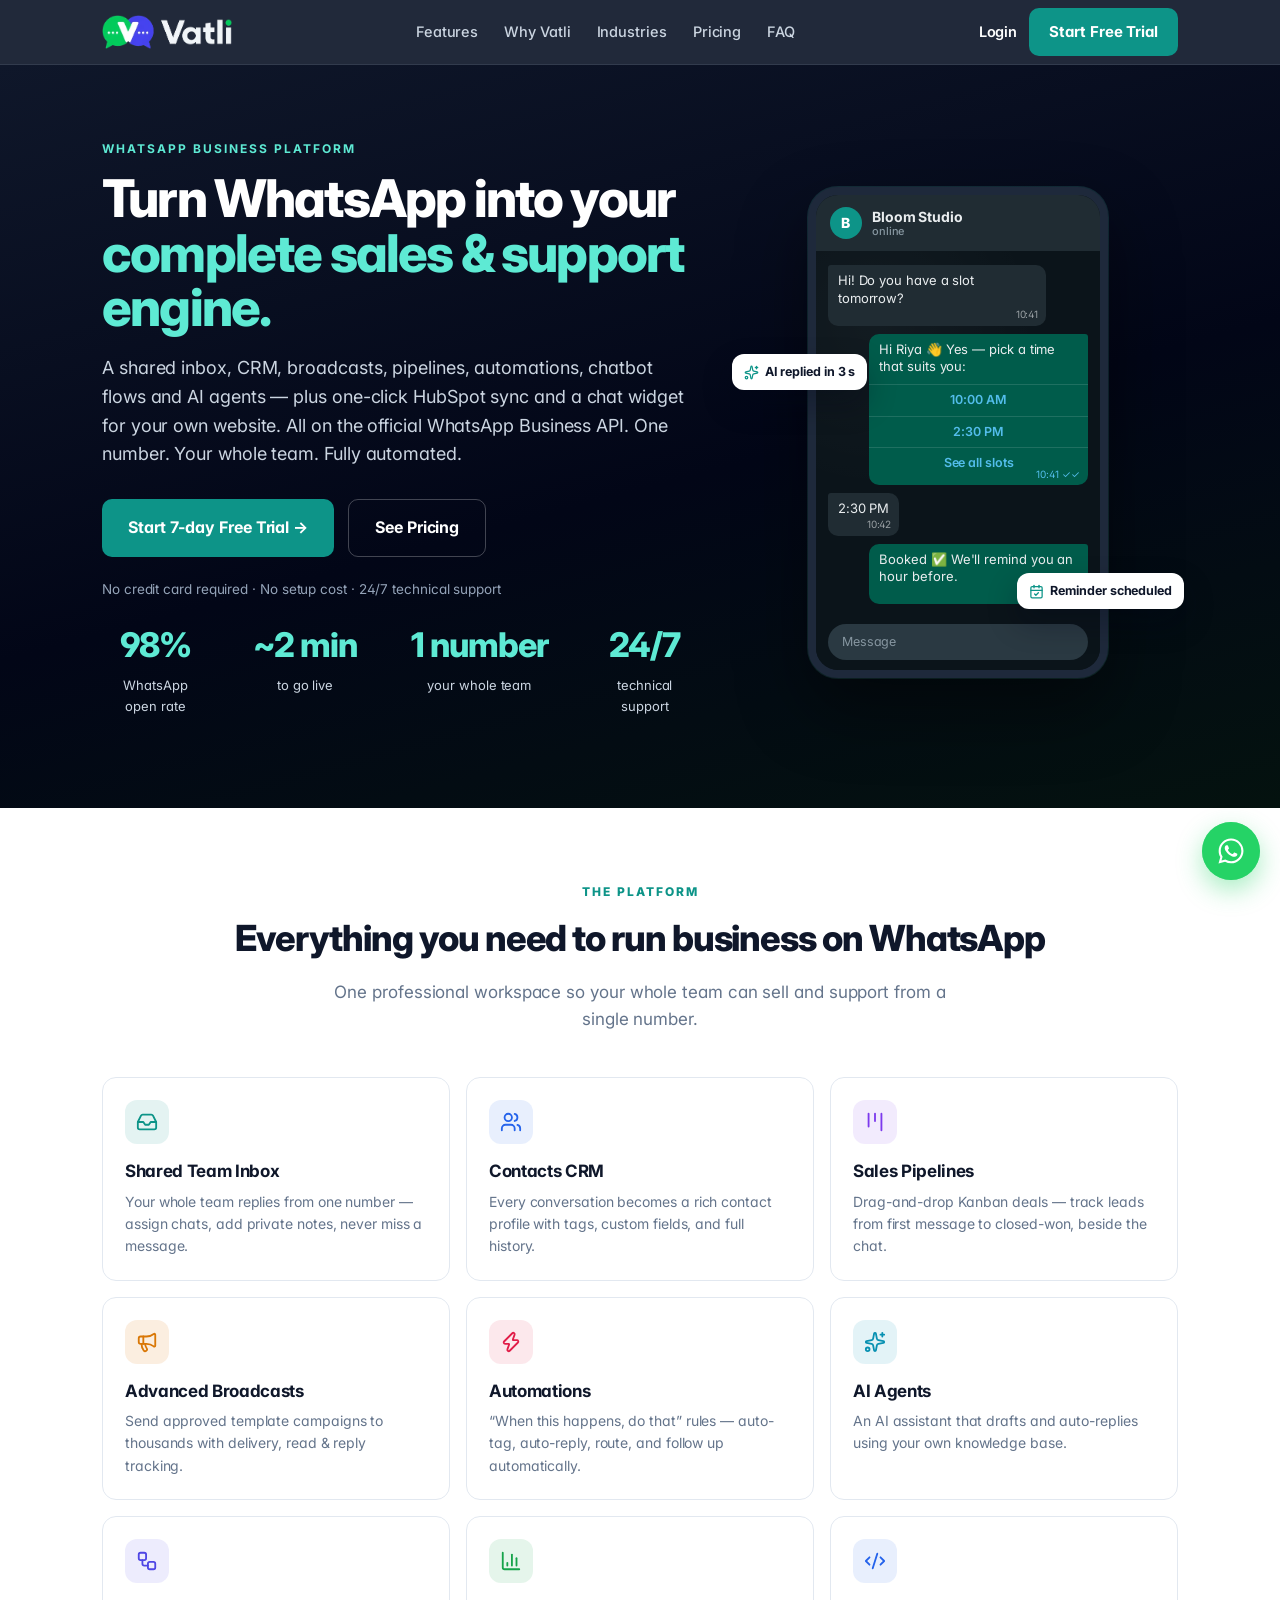
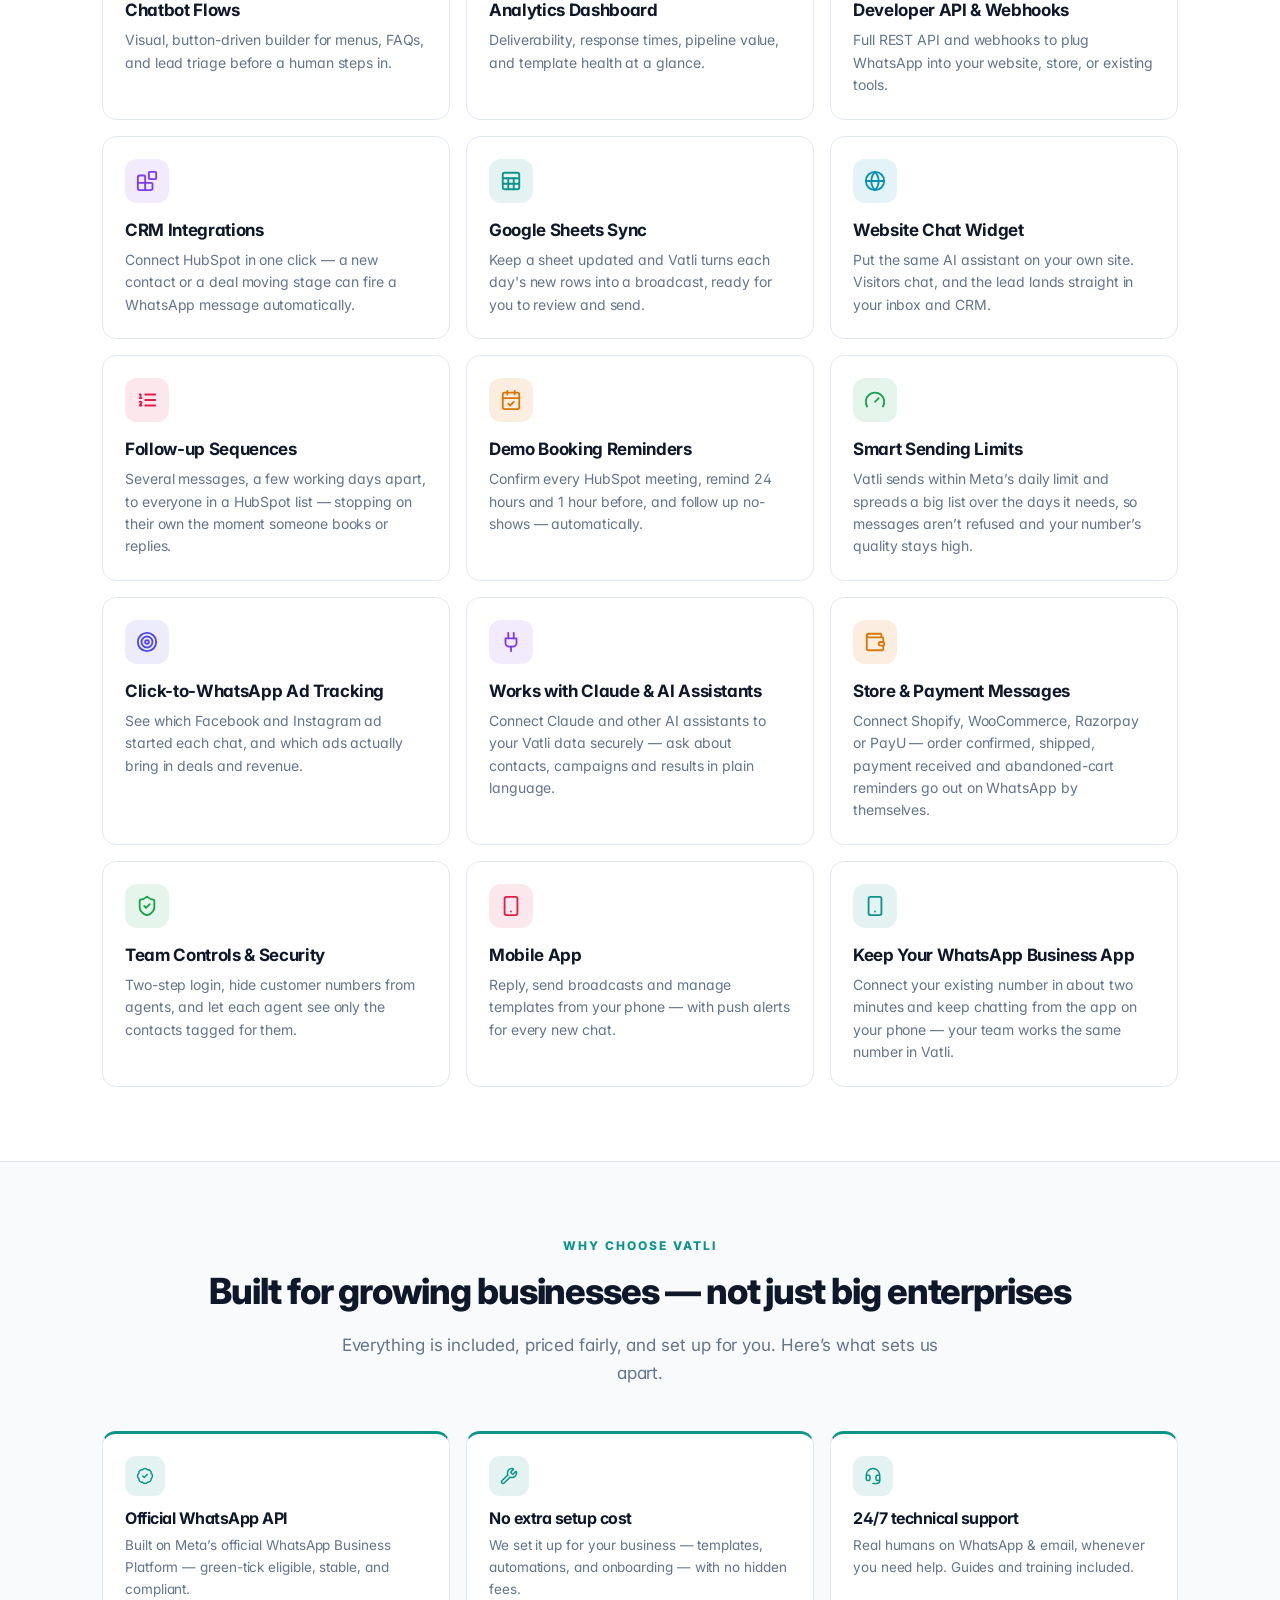
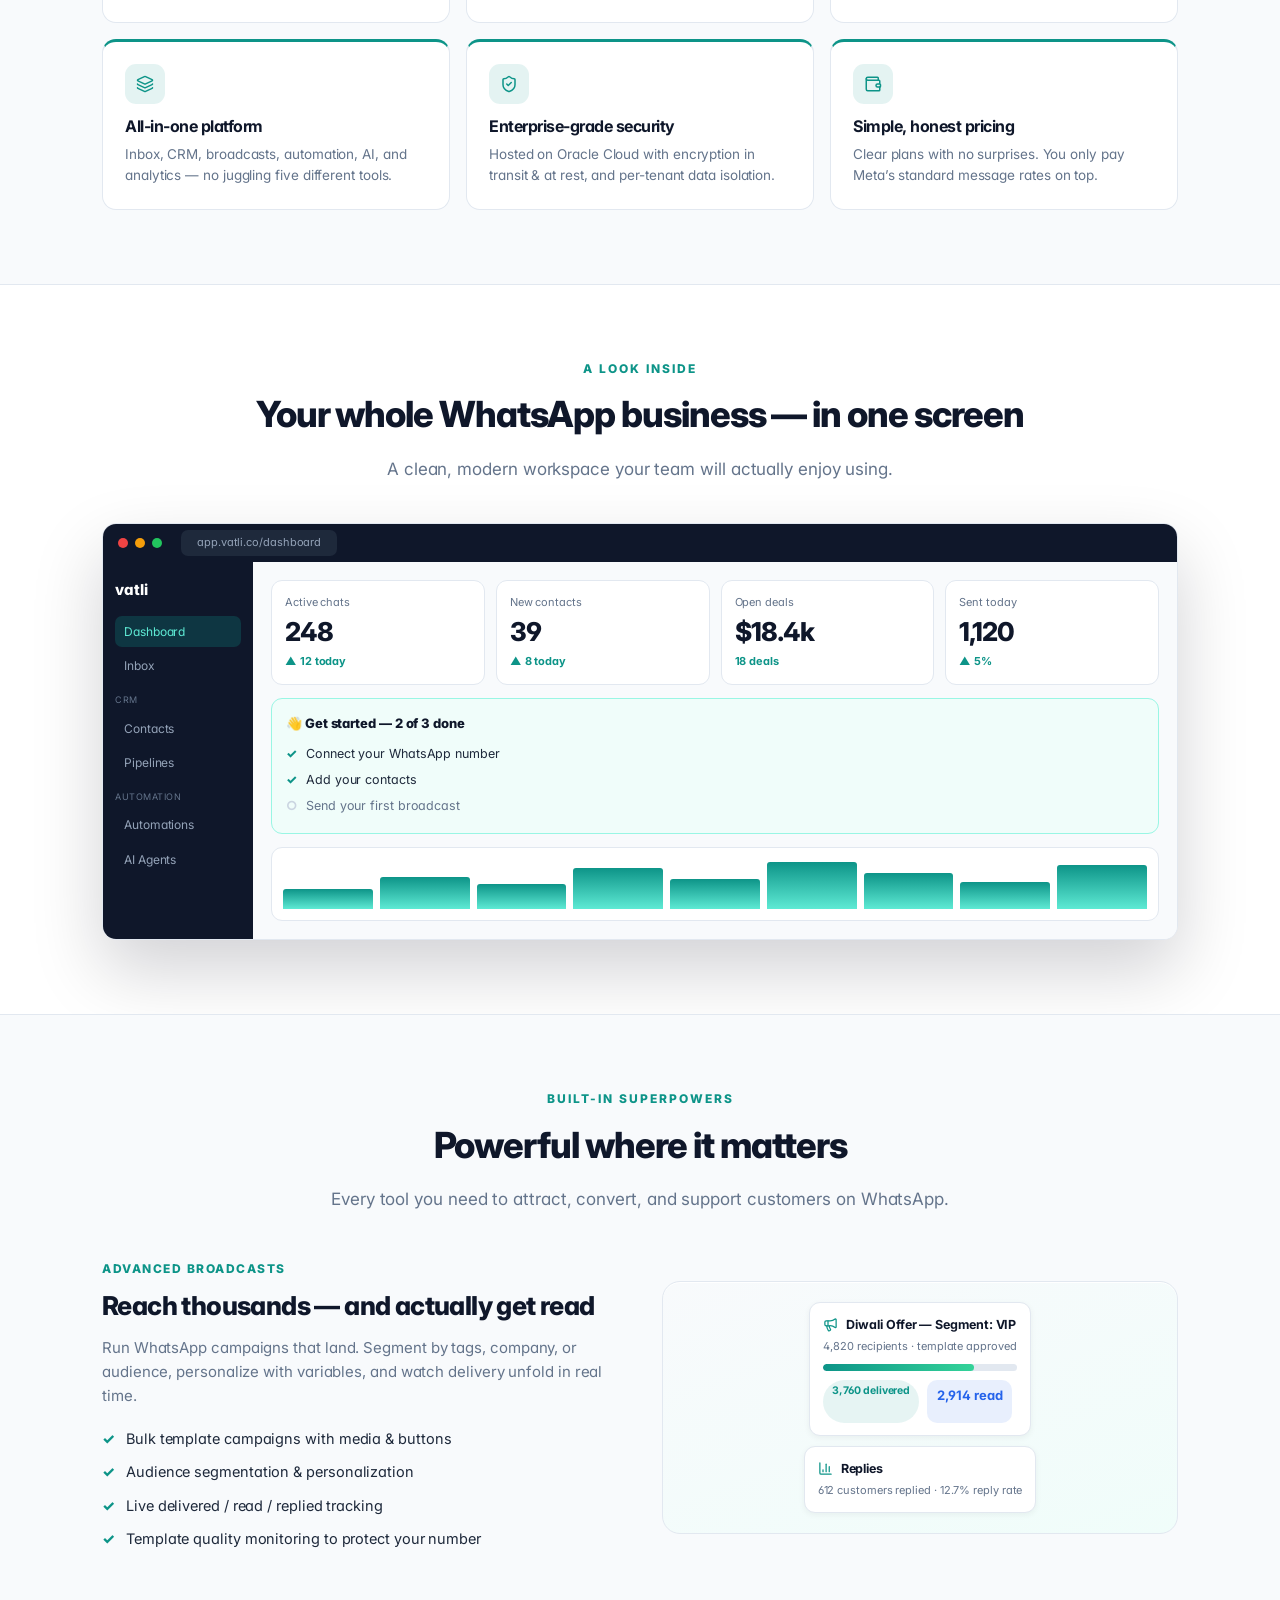
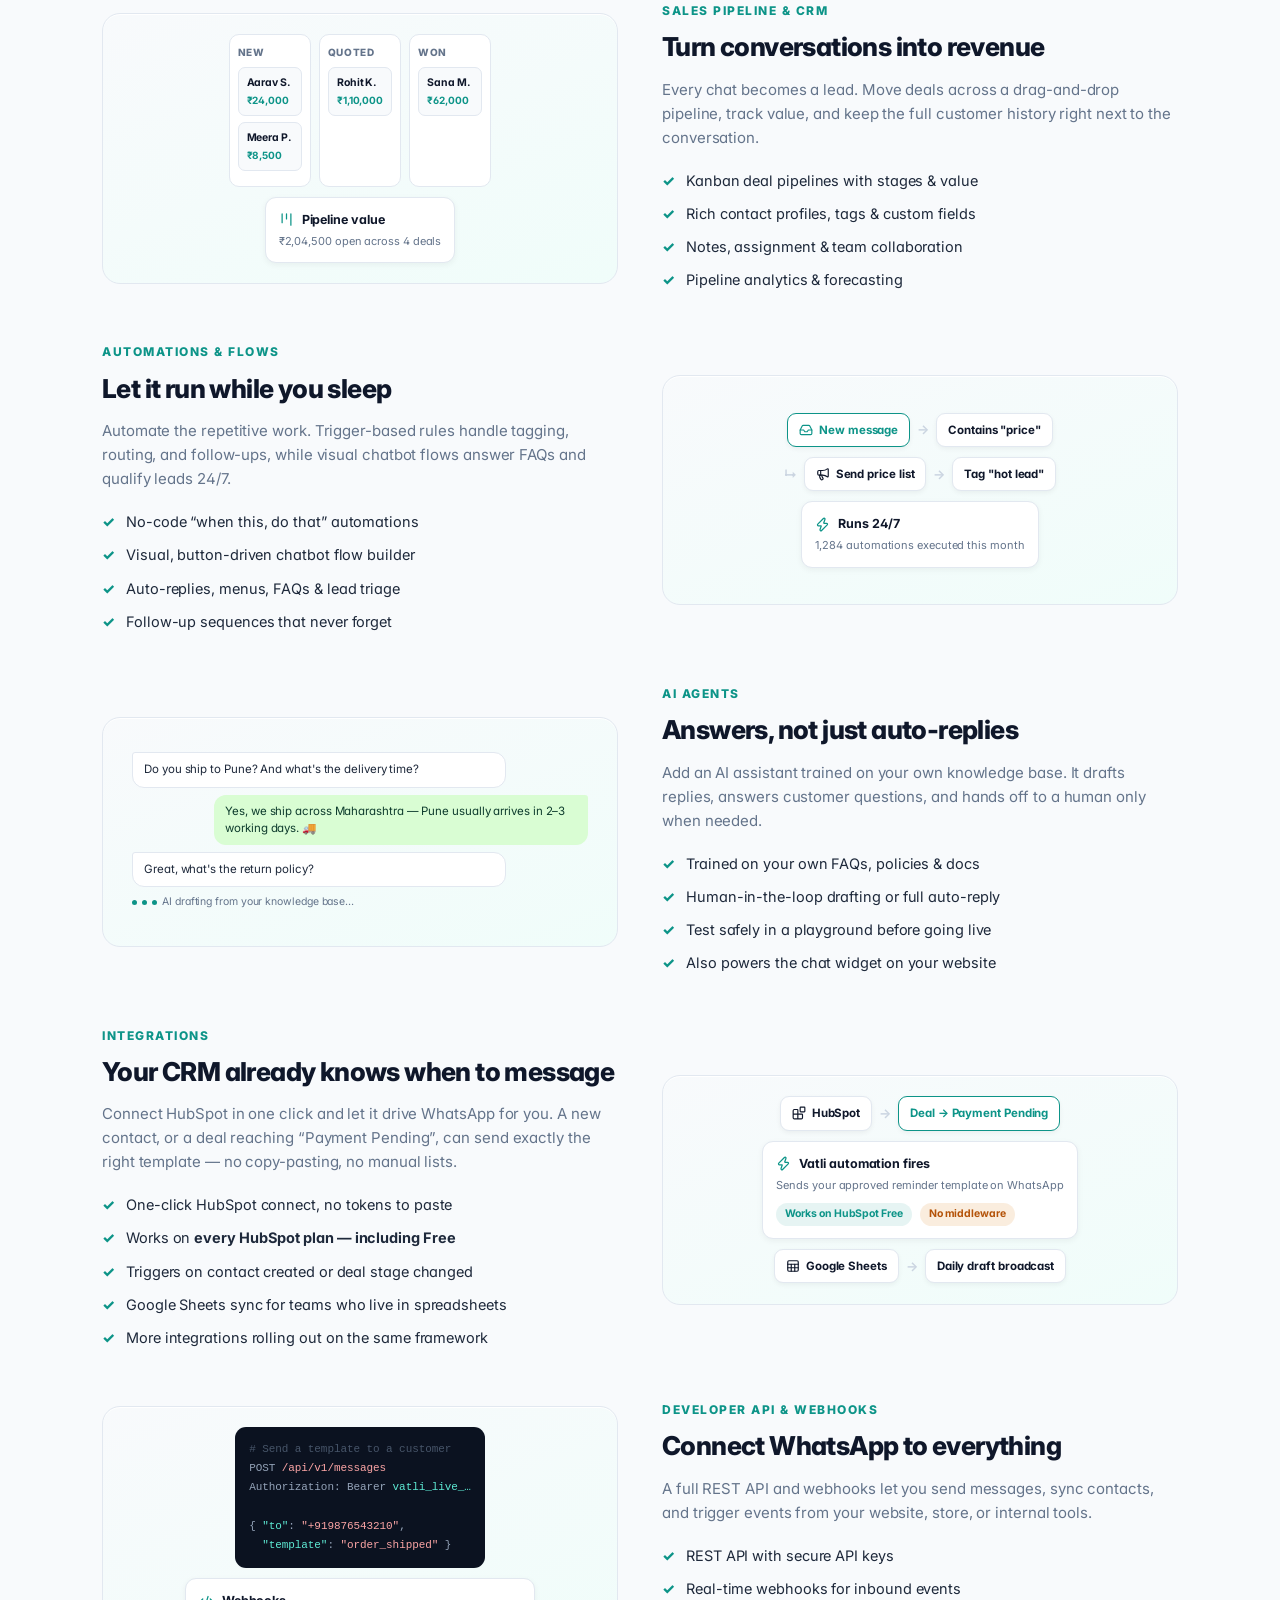
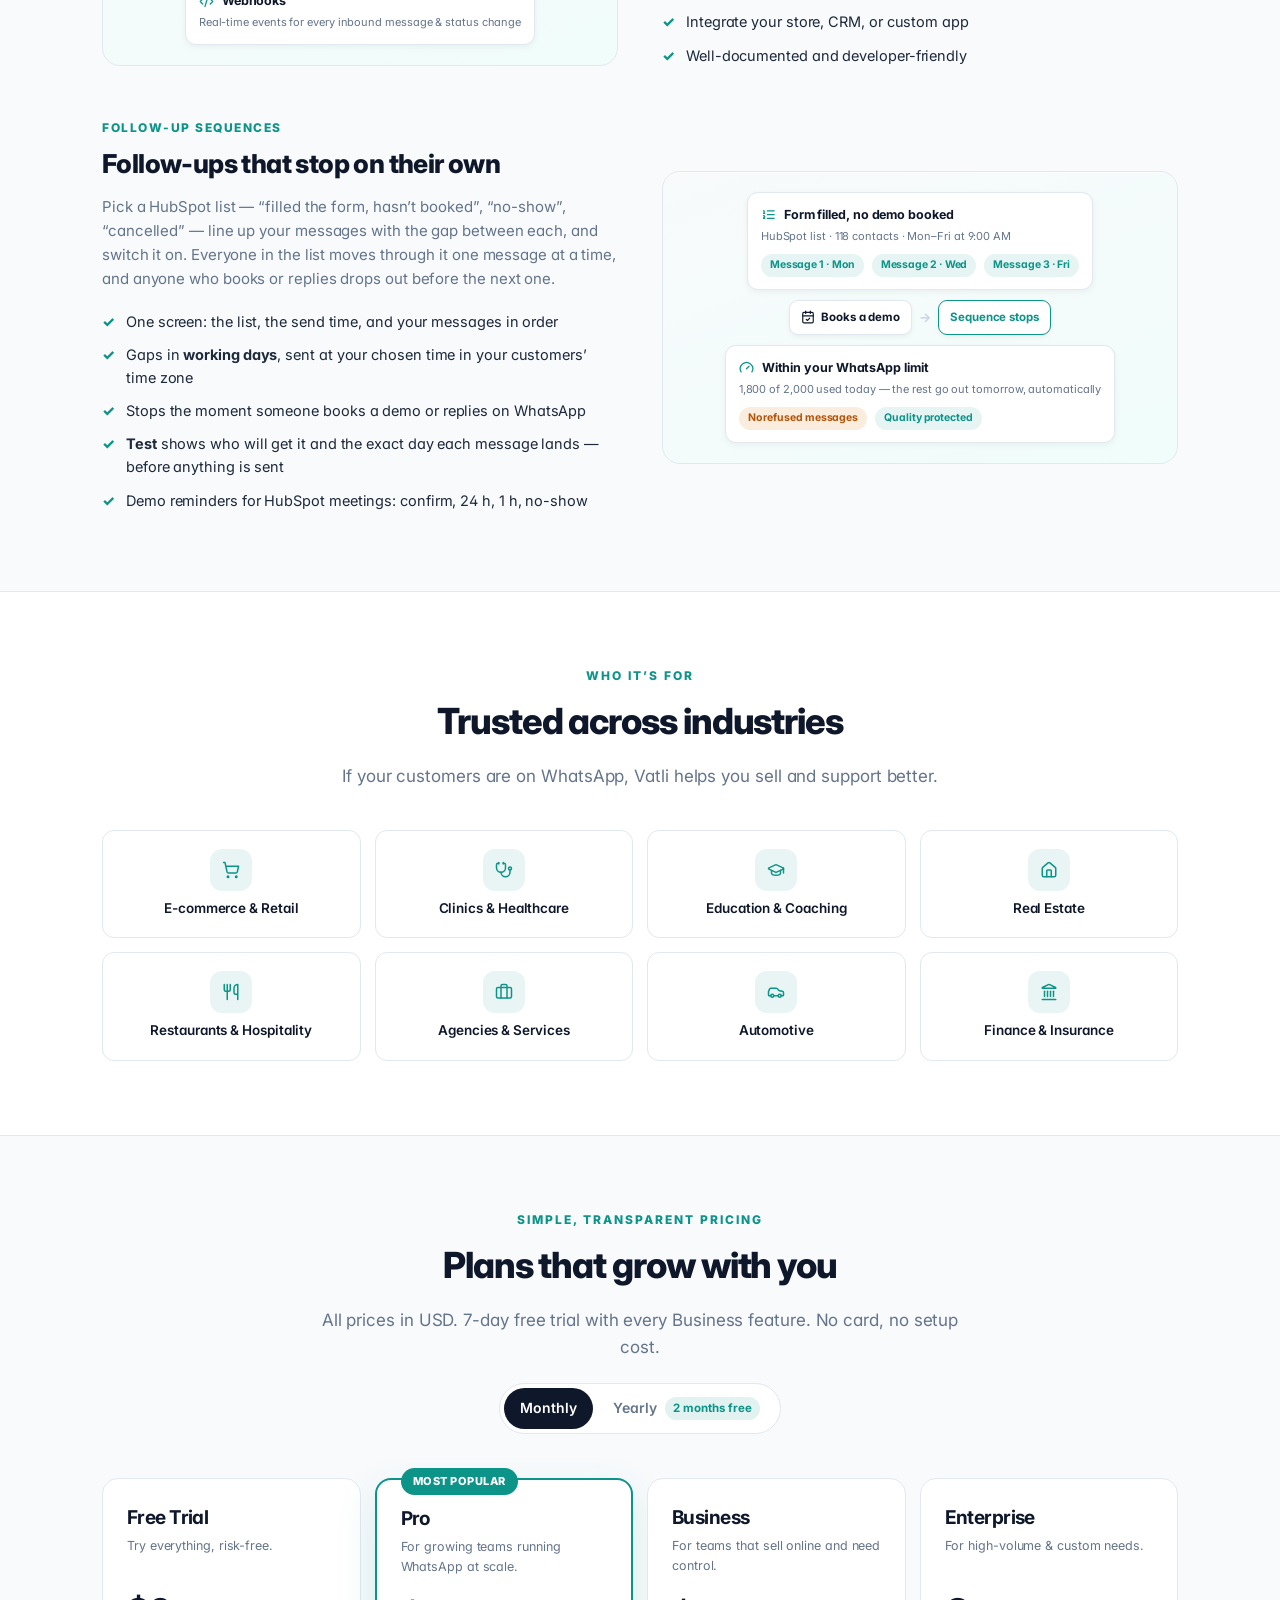
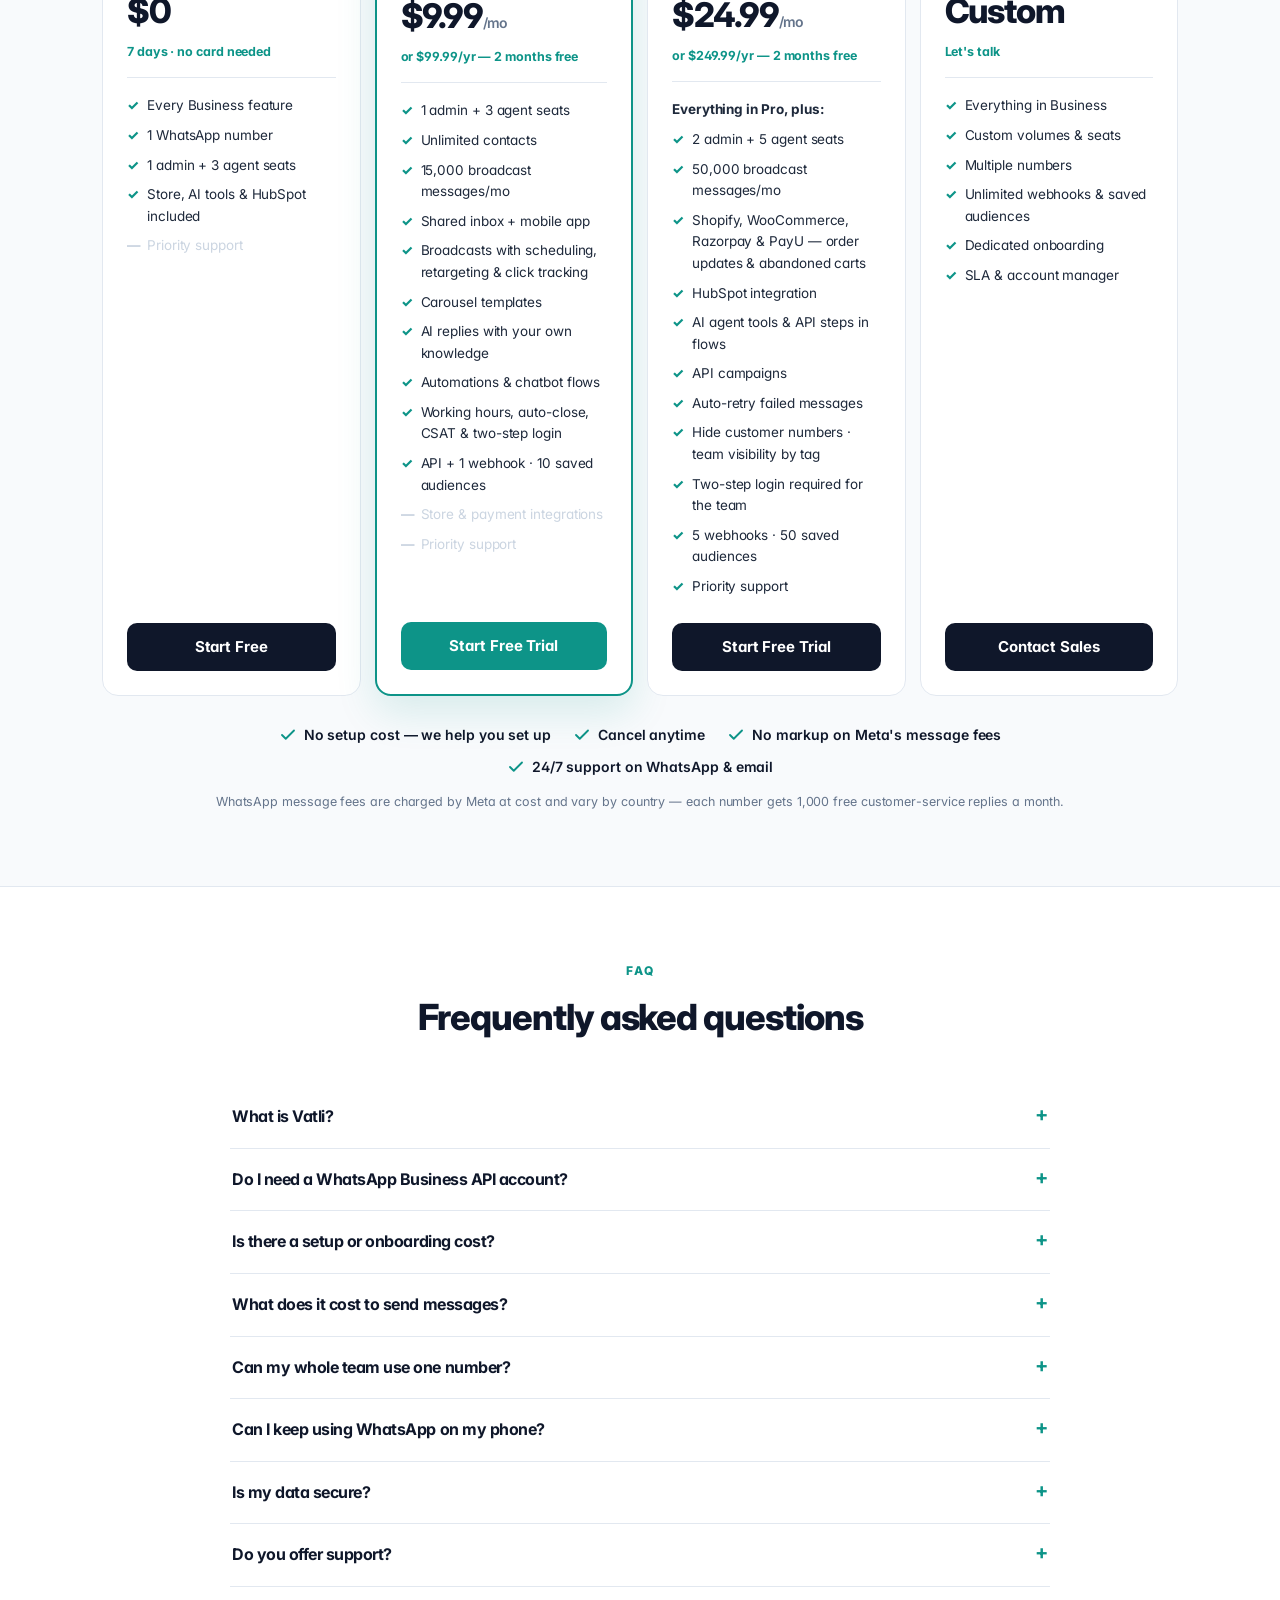
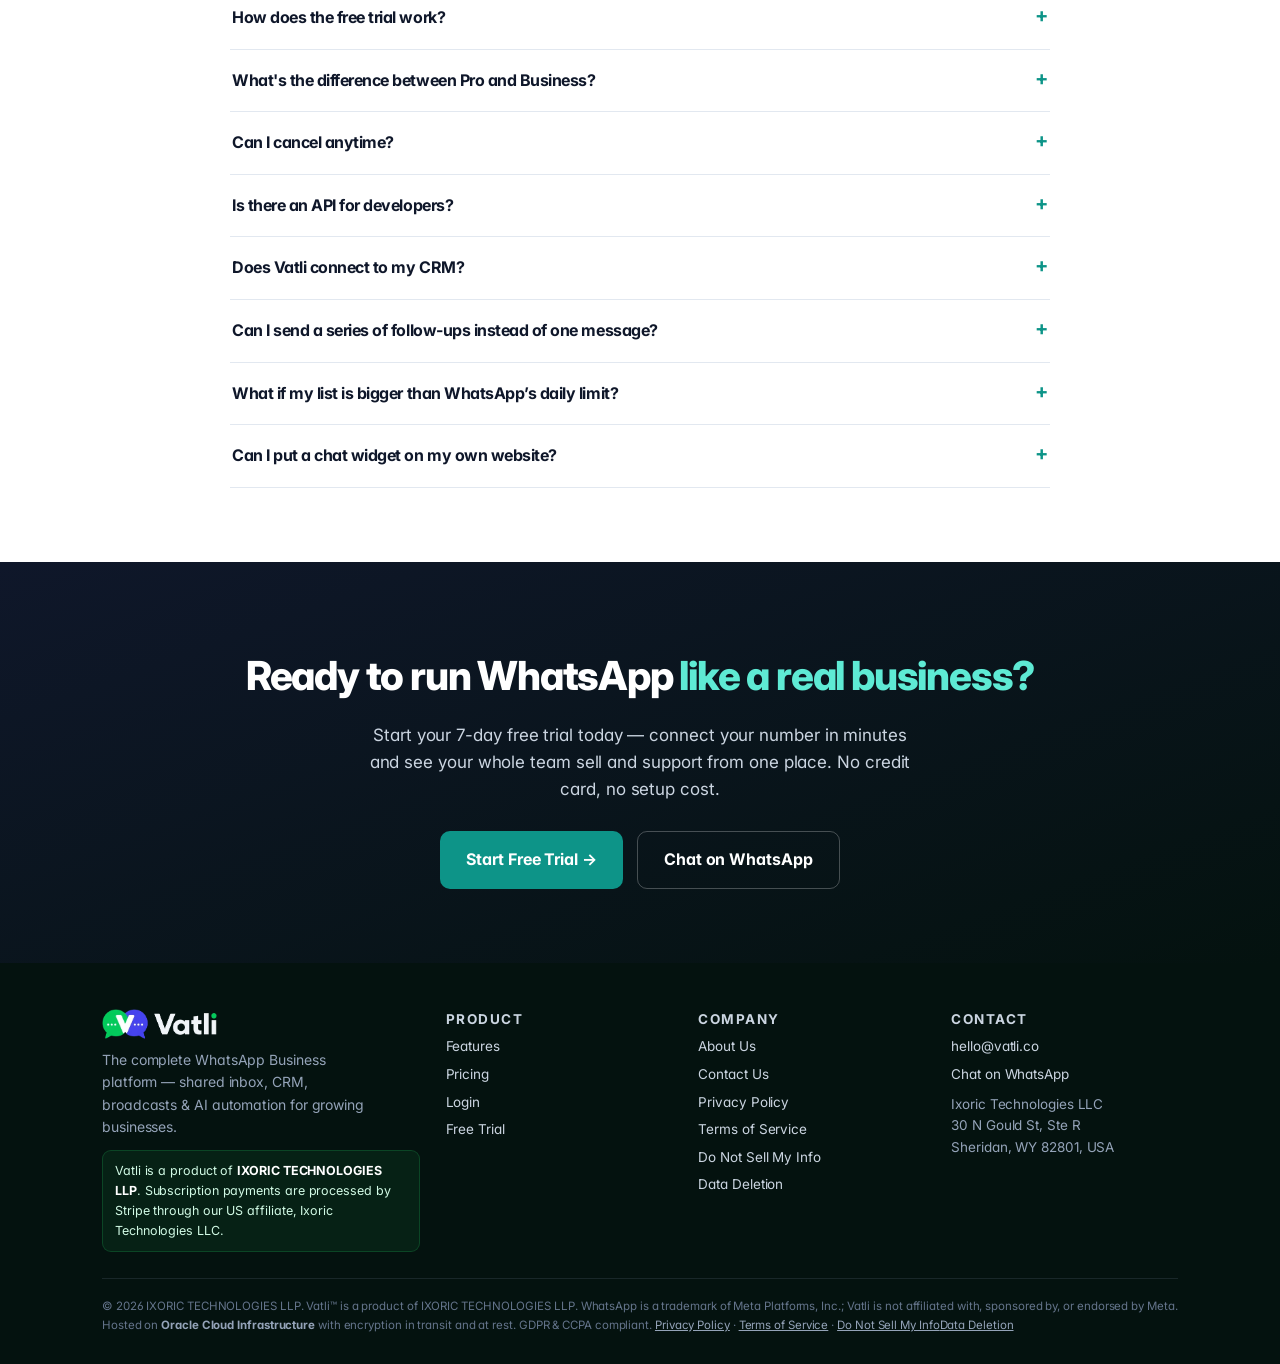
==== commit 073ba129: "Pricing: Pro vs Business feature split, 7-day trial, new feature cards and FAQ Co-Authored-By: Claud" ====
--- a/index.html
+++ b/index.html
@@ -18,7 +18,7 @@
 <link rel="preconnect" href="https://fonts.googleapis.com">
 <link rel="preconnect" href="https://fonts.gstatic.com" crossorigin>
 <link href="https://fonts.googleapis.com/css2?family=Inter:wght@400;500;600;700;800&display=swap" rel="stylesheet">
-<link rel="stylesheet" href="/styles.css?v=20261019b">
+<link rel="stylesheet" href="/styles.css?v=20261022">
 </head>
 <body>
 <!-- Google Tag Manager (noscript) -->
@@ -80,7 +80,7 @@
     <h1>Turn WhatsApp into your <span class="g">complete sales &amp; support engine.</span></h1>
     <p class="sub">A shared inbox, CRM, broadcasts, pipelines, automations, chatbot flows and AI agents — plus one-click HubSpot sync and a chat widget for your own website. All on the official WhatsApp Business API. One number. Your whole team. Fully automated.</p>
     <div class="cta">
-      <a class="btn btn-primary btn-lg" href="https://app.vatli.co/login">Start 14-day Free Trial →</a>
+      <a class="btn btn-primary btn-lg" href="https://app.vatli.co/login">Start 7-day Free Trial →</a>
       <a class="btn btn-ghost btn-lg" href="#pricing">See Pricing</a>
     </div>
     <div class="trust">No credit card required · No setup cost · 24/7 technical support</div>
@@ -141,6 +141,9 @@
     <div class="fcard t-green"><div class="ic"><svg class="i"><use href="#i-gauge"/></svg></div><h3>Smart Sending Limits</h3><p>Vatli sends within Meta’s daily limit and spreads a big list over the days it needs, so messages aren’t refused and your number’s quality stays high.</p></div>
     <div class="fcard t-indigo"><div class="ic"><svg class="i"><use href="#i-target"/></svg></div><h3>Click-to-WhatsApp Ad Tracking</h3><p>See which Facebook and Instagram ad started each chat, and which ads actually bring in deals and revenue.</p></div>
     <div class="fcard t-violet"><div class="ic"><svg class="i"><use href="#i-plug"/></svg></div><h3>Works with Claude &amp; AI Assistants</h3><p>Connect Claude and other AI assistants to your Vatli data securely — ask about contacts, campaigns and results in plain language.</p></div>
+    <div class="fcard t-amber"><div class="ic"><svg class="i"><use href="#i-wallet"/></svg></div><h3>Store &amp; Payment Messages</h3><p>Connect Shopify, WooCommerce, Razorpay or PayU — order confirmed, shipped, payment received and abandoned-cart reminders go out on WhatsApp by themselves.</p></div>
+    <div class="fcard t-green"><div class="ic"><svg class="i"><use href="#i-shield-check"/></svg></div><h3>Team Controls &amp; Security</h3><p>Two-step login, hide customer numbers from agents, and let each agent see only the contacts tagged for them.</p></div>
+    <div class="fcard t-rose"><div class="ic"><svg class="i"><use href="#i-smartphone"/></svg></div><h3>Mobile App</h3><p>Reply, send broadcasts and manage templates from your phone — with push alerts for every new chat.</p></div>
     <div class="fcard t-teal"><div class="ic"><svg class="i"><use href="#i-smartphone"/></svg></div><h3>Keep Your WhatsApp Business App</h3><p>Connect your existing number in about two minutes and keep chatting from the app on your phone — your team works the same number in Vatli.</p></div>
   </div></div>
 </section>
@@ -390,7 +393,7 @@
   <div class="wrap center">
     <div class="eyebrow">Simple, Transparent Pricing</div>
     <h2>Plans that grow with you</h2>
-    <p class="lead">All prices in USD. 14-day free trial on every plan. No setup cost.</p>
+    <p class="lead">All prices in USD. 7-day free trial with every Business feature. No card, no setup cost.</p>
     <!-- Monthly / yearly switch (site.js). Without script the monthly
          prices and the yearly line under each stay as they are. -->
     <div class="bill" role="radiogroup" aria-label="Billing period">
@@ -400,20 +403,20 @@
   </div>
   <div class="wrap"><div class="pgrid">
     <div class="plan"><h3>Free Trial</h3><div class="d">Try everything, risk-free.</div>
-      <div class="amt">$0</div><div class="yr">14 days · no card needed</div>
-      <ul><li>Full Pro features</li><li>1 WhatsApp number</li><li>1 admin + 1 agent seat</li><li>All automations &amp; AI</li><li class="off">Priority support</li></ul>
+      <div class="amt">$0</div><div class="yr">7 days · no card needed</div>
+      <ul><li>Every Business feature</li><li>1 WhatsApp number</li><li>1 admin + 3 agent seats</li><li>Store, AI tools &amp; HubSpot included</li><li class="off">Priority support</li></ul>
       <a class="btn btn-dark" href="https://app.vatli.co/login">Start Free</a></div>
     <div class="plan pop"><span class="bdg">Most Popular</span><h3>Pro</h3><div class="d">For growing teams running WhatsApp at scale.</div>
       <div class="amt" data-m="$9.99" data-y="$8.33">$9.99<small>/mo</small></div><div class="yr" data-m="or $99.99/yr — 2 months free" data-y="billed $99.99 yearly — you save $19.89">or $99.99/yr — 2 months free</div>
-      <ul><li>1 admin + 1 agent seat</li><li>Unlimited contacts</li><li>15,000 broadcast messages/mo</li><li>AI, automations &amp; flows</li><li>API &amp; webhooks</li><li class="off">Priority support</li></ul>
+      <ul><li>1 admin + 3 agent seats</li><li>Unlimited contacts</li><li>15,000 broadcast messages/mo</li><li>Shared inbox + mobile app</li><li>Broadcasts with scheduling, retargeting &amp; click tracking</li><li>Carousel templates</li><li>AI replies with your own knowledge</li><li>Automations &amp; chatbot flows</li><li>Working hours, auto-close, CSAT &amp; two-step login</li><li>API + 1 webhook · 10 saved audiences</li><li class="off">Store &amp; payment integrations</li><li class="off">Priority support</li></ul>
       <a class="btn btn-primary" href="https://app.vatli.co/login">Start Free Trial</a></div>
-    <div class="plan"><h3>Business</h3><div class="d">For established teams needing more volume.</div>
+    <div class="plan"><h3>Business</h3><div class="d">For teams that sell online and need control.</div>
       <div class="amt" data-m="$24.99" data-y="$20.83">$24.99<small>/mo</small></div><div class="yr" data-m="or $249.99/yr — 2 months free" data-y="billed $249.99 yearly — you save $49.89">or $249.99/yr — 2 months free</div>
-      <ul><li>2 admin + 5 agent seats</li><li>Unlimited contacts</li><li>50,000 broadcast messages/mo</li><li>AI, automations &amp; flows</li><li>API &amp; webhooks</li><li>Priority support</li></ul>
+      <ul><li class="hd">Everything in Pro, plus:</li><li>2 admin + 5 agent seats</li><li>50,000 broadcast messages/mo</li><li>Shopify, WooCommerce, Razorpay &amp; PayU — order updates &amp; abandoned carts</li><li>HubSpot integration</li><li>AI agent tools &amp; API steps in flows</li><li>API campaigns</li><li>Auto-retry failed messages</li><li>Hide customer numbers · team visibility by tag</li><li>Two-step login required for the team</li><li>5 webhooks · 50 saved audiences</li><li>Priority support</li></ul>
       <a class="btn btn-dark" href="https://app.vatli.co/login">Start Free Trial</a></div>
     <div class="plan"><h3>Enterprise</h3><div class="d">For high-volume &amp; custom needs.</div>
       <div class="amt">Custom</div><div class="yr">Let's talk</div>
-      <ul><li>Everything in Business</li><li>Custom volumes</li><li>Multiple numbers</li><li>Dedicated onboarding</li><li>SLA &amp; account manager</li></ul>
+      <ul><li>Everything in Business</li><li>Custom volumes &amp; seats</li><li>Multiple numbers</li><li>Unlimited webhooks &amp; saved audiences</li><li>Dedicated onboarding</li><li>SLA &amp; account manager</li></ul>
       <a class="btn btn-dark" href="/contact">Contact Sales</a></div>
   </div>
   <ul class="assure">
@@ -441,9 +444,11 @@
     <div class="qa"><h4>Can I keep using WhatsApp on my phone?</h4><p>Yes — with Coexistence you can keep chatting from the WhatsApp Business app on your phone while your team uses Vatli on the same number.</p></div>
     <div class="qa"><h4>Is my data secure?</h4><p>Yes. We run on Oracle Cloud Infrastructure with encryption in transit and at rest, per-tenant data isolation, and role-based access. We are GDPR and CCPA compliant and never sell your data.</p></div>
     <div class="qa"><h4>Do you offer support?</h4><p>Yes — 24/7 technical support over WhatsApp and email, plus setup guides and training. Priority support is included on the Business plan.</p></div>
+    <div class="qa"><h4>How does the free trial work?</h4><p>You get 7 days with every Business feature — no credit card. When it ends, pick Pro or Business. Anything you set up during the trial keeps working; on Pro you just can't switch on new Business-only features.</p></div>
+    <div class="qa"><h4>What's the difference between Pro and Business?</h4><p>Pro has the whole core: team inbox, mobile app, broadcasts, carousel templates, AI replies, automations, flows and the API. Business adds store &amp; payment integrations (Shopify, WooCommerce, Razorpay, PayU), HubSpot, AI agent tools, API campaigns, automatic retry of failed messages, number hiding and team visibility, more seats and priority support.</p></div>
     <div class="qa"><h4>Can I cancel anytime?</h4><p>Yes. Plans are month-to-month or yearly and you can cancel at any time; cancellation simply stops future renewals.</p></div>
     <div class="qa"><h4>Is there an API for developers?</h4><p>Yes. Vatli includes a full REST API and webhooks so you can integrate WhatsApp with your website, store, or internal systems.</p></div>
-    <div class="qa"><h4>Does Vatli connect to my CRM?</h4><p>Yes. Connect HubSpot from Settings → Integrations in one click, and events there — a contact being created, or a deal moving stage — can trigger WhatsApp messages automatically. It works on every HubSpot plan, including the free one. Google Sheets sync is built in too, and more integrations are on the way.</p></div>
+    <div class="qa"><h4>Does Vatli connect to my CRM?</h4><p>Yes. On the Business plan, connect HubSpot from Settings → Integrations in one click, and events there — a contact being created, or a deal moving stage — can trigger WhatsApp messages automatically. It works on every HubSpot plan, including the free one. Google Sheets sync is built in too, and more integrations are on the way.</p></div>
     <div class="qa"><h4>Can I send a series of follow-ups instead of one message?</h4><p>Yes. A follow-up sequence sends several approved templates a few working days apart to everyone in a HubSpot list. Each person moves through it one message at a time, and it stops for them the moment they leave the list (for example, they booked a demo) or reply on WhatsApp.</p></div>
     <div class="qa"><h4>What if my list is bigger than WhatsApp’s daily limit?</h4><p>Meta limits how many different people a business can message in 24 hours (for example 2,000 a day). Vatli shows how long a list will take before you send, sends what fits today, and holds the rest to go out automatically as the limit frees up — follow-ups first. Nothing is refused by Meta, which keeps your number’s quality high so the limit can grow.</p></div>
     <div class="qa"><h4>Can I put a chat widget on my own website?</h4><p>Yes. Vatli includes a website chat widget powered by the same AI assistant. A visitor shares their name and number, chats on your site, and that lead plus the full conversation lands in your Vatli inbox and CRM — exactly like a WhatsApp conversation.</p></div>
@@ -454,7 +459,7 @@
 <section class="pad final">
   <div class="wrap">
     <h2>Ready to run WhatsApp <span style="color:var(--teal-l)">like a real business?</span></h2>
-    <p>Start your 14-day free trial today — connect your number in minutes and see your whole team sell and support from one place. No credit card, no setup cost.</p>
+    <p>Start your 7-day free trial today — connect your number in minutes and see your whole team sell and support from one place. No credit card, no setup cost.</p>
     <div class="cta">
       <a class="btn btn-primary btn-lg" href="https://app.vatli.co/login">Start Free Trial →</a>
       <a class="btn btn-ghost btn-lg" href="https://wa.me/919508076440">Chat on WhatsApp</a>
@@ -478,6 +483,6 @@
   </div>
 </footer>
 
-<script src="/site.js?v=20261019b" defer></script>
+<script src="/site.js?v=20261022" defer></script>
 </body>
 </html>
--- a/styles.css
+++ b/styles.css
@@ -94,7 +94,7 @@
 .pgrid{display:grid;grid-template-columns:repeat(4,1fr);gap:14px;margin-top:44px}
 @media(max-width:900px){.pgrid{grid-template-columns:repeat(2,1fr)}}
 @media(max-width:520px){.pgrid{grid-template-columns:1fr}}
-.plan{border:1px solid var(--line);border-radius:16px;padding:24px;background:#fff;position:relative}
+.plan{border:1px solid var(--line);border-radius:16px;padding:24px;background:#fff;position:relative;display:flex;flex-direction:column}
 .plan.pop{border:2px solid var(--teal);box-shadow:0 16px 40px rgba(13,148,136,.14)}
 .plan .bdg{position:absolute;top:-12px;left:24px;background:var(--teal);color:#fff;font-size:11px;font-weight:800;letter-spacing:.5px;padding:5px 12px;border-radius:999px;text-transform:uppercase}
 .plan h3{font-size:19px;color:var(--navy)}
@@ -102,10 +102,11 @@
 .plan .amt{font-size:34px;font-weight:800;color:var(--navy);letter-spacing:-1.5px}
 .plan .amt small{font-size:14px;color:var(--muted);font-weight:600}
 .plan .yr{font-size:12.5px;color:var(--teal);font-weight:700;margin-top:4px}
-.plan ul{list-style:none;margin:15px 0;border-top:1px solid var(--line);padding-top:13px}
+.plan ul{flex:1;list-style:none;margin:15px 0;border-top:1px solid var(--line);padding-top:13px}
 .plan li{font-size:13.5px;padding:4px 0 4px 20px;position:relative;color:var(--ink)}
 .plan li:before{content:"✓";position:absolute;left:0;color:var(--teal);font-weight:800}
 .plan li.off{color:#cbd5e1} .plan li.off:before{content:"—";color:#cbd5e1}
+.plan li.hd{padding-left:0;font-weight:700}.plan li.hd:before{content:none}
 .plan .btn{width:100%;justify-content:center;margin-top:6px}
 
 /* final cta */
@@ -484,3 +485,140 @@
 .assure{list-style:none;display:flex;flex-wrap:wrap;justify-content:center;gap:10px 22px;margin:28px auto 0;padding:0;max-width:880px}
 .assure li{display:flex;align-items:center;gap:7px;color:var(--navy);font-size:14px;font-weight:600}
 .assure .i{width:18px;height:18px;color:var(--teal);stroke-width:2.5}
+
+/* ===================================================================
+   About page
+   =================================================================== */
+.ab-hero{background:linear-gradient(165deg,var(--navy) 0%,var(--navy2) 55%,#04120f 100%);color:#fff;padding:64px 0 70px}
+.ab-hero .ey{color:var(--teal-l);font-weight:700;letter-spacing:2px;font-size:12px;text-transform:uppercase}
+.ab-hero h1{font-size:44px;line-height:1.1;font-weight:800;letter-spacing:-1.4px;margin-top:14px;max-width:820px;text-wrap:balance}
+.ab-hero h1 .g{color:var(--teal-l)}
+.ab-hero .sub{font-size:17px;color:#cbd5e1;margin-top:18px;max-width:640px}
+.ab-facts{display:flex;flex-wrap:wrap;gap:10px;margin-top:28px}
+.ab-facts span{display:inline-flex;align-items:center;gap:7px;border:1px solid rgba(94,234,212,.28);color:#e2e8f0;border-radius:999px;padding:7px 14px;font-size:13.5px;font-weight:600}
+.ab-facts .i{color:var(--teal-l)}
+.ab-story{display:grid;grid-template-columns:1fr 1fr;gap:48px;align-items:center}
+.ab-story p{color:var(--ink);font-size:16px;margin-top:14px}
+.ab-compare{display:grid;grid-template-columns:1fr 1fr;gap:12px}
+.ab-col{border-radius:14px;padding:20px;border:1px solid var(--line)}
+.ab-col ul{list-style:none;margin-top:12px;display:grid;gap:10px}
+.ab-col li{font-size:14.5px;display:flex;gap:8px;align-items:flex-start;line-height:1.4}
+.ab-col.before{background:var(--bg);color:var(--muted)}
+.ab-col.before li{text-decoration:line-through;text-decoration-color:rgba(100,116,139,.5)}
+.ab-col.after{background:rgba(13,148,136,.06);border-color:rgba(13,148,136,.35);color:var(--navy);font-weight:600}
+.ab-col.after .i{color:var(--teal);flex:none;margin-top:1px}
+.ab-tag{font-size:12px;font-weight:800;letter-spacing:1px;text-transform:uppercase}
+.ab-col.after .ab-tag{color:var(--teal)}
+.ab-soft{background:var(--bg)}
+.ab-chips{display:flex;flex-wrap:wrap;justify-content:center;gap:10px;margin:34px auto 0;max-width:860px}
+.ab-chips span{display:inline-flex;align-items:center;gap:8px;background:#fff;border:1px solid var(--line);border-radius:999px;padding:9px 16px;font-size:14.5px;font-weight:600;color:var(--navy)}
+.ab-chips .i{color:var(--teal)}
+.ab-more{display:inline-block;margin-top:24px;color:var(--teal);font-weight:700;font-size:15px}
+.ab-more:hover{text-decoration:underline}
+.ab-grid4{grid-template-columns:repeat(4,1fr);text-align:left}
+@media(max-width:900px){.ab-grid4{grid-template-columns:repeat(2,1fr)}}
+.ab-two{display:grid;grid-template-columns:1fr 1fr;gap:20px}
+.ab-panel{background:#fff;border:1px solid var(--line);border-radius:16px;padding:28px}
+.ab-panel h2{font-size:26px}
+.ab-panel p{margin-top:12px;font-size:15px}
+.ab-list{list-style:none;margin-top:16px;display:grid;gap:12px}
+.ab-list li{display:flex;gap:10px;font-size:15px;line-height:1.5}
+.ab-list .i{color:var(--teal);flex:none;margin-top:2px}
+.ab-dl{margin-top:18px;display:grid;gap:0;border-top:1px solid var(--line)}
+.ab-dl div{display:grid;grid-template-columns:120px 1fr;gap:12px;padding:11px 0;border-bottom:1px solid var(--line);font-size:14.5px}
+.ab-dl dt{color:var(--muted)}
+.ab-dl dd{color:var(--navy);font-weight:600}
+.ab-dl a{color:var(--teal)}
+@media(max-width:860px){.ab-story,.ab-two{grid-template-columns:1fr;gap:28px}}
+@media(max-width:560px){
+  .ab-hero{padding:44px 0 50px}
+  .ab-hero h1{font-size:31px;letter-spacing:-.8px}
+  .ab-hero .sub{font-size:15.5px}
+  .ab-compare{grid-template-columns:1fr}
+  .ab-grid4{grid-template-columns:1fr}
+  .ab-panel{padding:22px}
+  .ab-dl div{grid-template-columns:1fr;gap:2px}
+  .final h2{font-size:30px}
+}
+.ab-hero h1 .g{display:block}
+
+/* ===================================================================
+   Contact page (reuses .ab-hero and .ab-panel from About)
+   =================================================================== */
+.ct-hero{padding-bottom:110px}
+.ct-main{margin-top:-70px;padding-bottom:74px}
+.ct-wa{display:flex;align-items:center;gap:22px;background:#fff;border:1px solid rgba(37,211,102,.45);border-radius:18px;padding:26px 28px;box-shadow:0 18px 40px rgba(2,6,23,.12)}
+.ct-wa-ic{flex:none;width:58px;height:58px;border-radius:16px;background:rgba(37,211,102,.14);color:#16a34a;display:flex;align-items:center;justify-content:center}
+.ct-wa-txt{flex:1;min-width:0}
+.ct-wa h2{font-size:24px;margin-top:6px}
+.ct-wa p{color:var(--muted);font-size:15px;margin-top:4px}
+.ct-badge{display:inline-block;font-size:11.5px;font-weight:800;letter-spacing:.8px;text-transform:uppercase;color:#15803d;background:rgba(37,211,102,.14);border-radius:999px;padding:3px 10px}
+.btn-wa{background:#16a34a;color:#fff;flex:none}
+.btn-wa:hover{background:#15803d}
+.btn-wa .i{color:#fff}
+.ct-grid{display:grid;grid-template-columns:repeat(3,1fr);gap:16px;margin-top:18px}
+.ct-card{display:block;background:#fff;border:1px solid var(--line);border-radius:14px;padding:22px;transition:.15s}
+.ct-card:hover{box-shadow:0 12px 30px rgba(2,6,23,.08);transform:translateY(-2px);border-color:currentColor}
+.ct-card .ic{width:44px;height:44px;border-radius:12px;display:flex;align-items:center;justify-content:center;margin-bottom:14px}
+.ct-card h3{font-size:17px;color:var(--navy);font-weight:700}
+.ct-card p{font-size:14.5px;color:var(--muted);margin-top:4px}
+.ct-link{display:inline-block;margin-top:12px;font-weight:700;font-size:14.5px}
+.ct-card:focus-visible,.ct-wa .btn:focus-visible{outline:2px solid var(--teal);outline-offset:3px}
+.ct-two{display:grid;grid-template-columns:1.2fr 1fr;gap:16px;margin-top:18px}
+.ct-row{display:flex;gap:14px;align-items:flex-start}
+.ct-row+.ct-row{margin-top:20px;padding-top:20px;border-top:1px solid var(--line)}
+.ct-row>.i{flex:none;color:var(--teal);margin-top:2px}
+.ct-row h3{font-size:16px;color:var(--navy)}
+.ct-row p{font-size:14.5px;color:var(--ink);margin-top:4px;line-height:1.6}
+.ct-row .ct-note{color:var(--muted);font-size:13.5px;margin-top:10px}
+@media(prefers-reduced-motion:reduce){.ct-card:hover{transform:none}}
+@media(max-width:900px){.ct-two{grid-template-columns:1fr}}
+@media(max-width:760px){.ct-grid{grid-template-columns:1fr}}
+@media(max-width:720px){.ct-wa{flex-direction:column;align-items:flex-start;padding:22px}.ct-wa .btn{width:100%;justify-content:center}}
+@media(max-width:560px){.ct-main{margin-top:-60px}.ct-hero{padding-bottom:90px}}
+
+/* ===================================================================
+   Legal pages: hero, at-a-glance cards, sticky contents + body
+   =================================================================== */
+.lg-hero{padding:56px 0 96px}
+.lg-hero h1{font-size:44px}
+.lg-meta{display:inline-flex;align-items:center;gap:7px;margin-top:20px;color:#cbd5e1;font-size:13.5px;border:1px solid rgba(148,163,184,.3);border-radius:999px;padding:6px 13px}
+.lg-meta .i{color:var(--teal-l)}
+.lg-glance{margin-top:-58px}
+.lg-cards{display:grid;grid-template-columns:repeat(4,1fr);gap:12px}
+.lg-card{display:flex;gap:12px;align-items:flex-start;background:#fff;border:1px solid var(--line);border-radius:14px;padding:16px;box-shadow:0 14px 32px rgba(2,6,23,.09)}
+.lg-card>.i{flex:none;color:var(--teal);margin-top:1px}
+.lg-card b{display:block;color:var(--navy);font-size:14.5px;line-height:1.3}
+.lg-card span{display:block;color:var(--muted);font-size:13px;margin-top:3px;line-height:1.4}
+a.lg-card:hover{border-color:var(--teal)}
+a.lg-card span{color:var(--teal);font-weight:600}
+.lg-layout{display:grid;grid-template-columns:250px minmax(0,1fr);gap:48px;align-items:start;padding-top:40px}
+.lg-toc{position:sticky;top:84px;max-height:calc(100vh - 100px);overflow:auto}
+.lg-toc summary{font-size:12px;font-weight:800;letter-spacing:1.4px;text-transform:uppercase;color:var(--muted);cursor:pointer;list-style:none;padding:4px 0 10px}
+.lg-toc summary::-webkit-details-marker{display:none}
+.lg-toc ol{list-style:none;border-left:2px solid var(--line)}
+.lg-toc a{display:flex;gap:8px;padding:6px 0 6px 14px;margin-left:-2px;border-left:2px solid transparent;font-size:13.5px;color:var(--muted);line-height:1.4}
+.lg-toc a .n{flex:none;min-width:20px;font-weight:700;font-variant-numeric:tabular-nums}
+.lg-toc a:hover{color:var(--navy)}
+.lg-toc a.on{color:var(--teal);border-left-color:var(--teal);font-weight:600}
+.lg-body{padding-top:0;max-width:740px}
+.lg-body>p:first-child{font-size:16.5px;line-height:1.7}
+.lg-body h2{display:flex;align-items:baseline;gap:12px;scroll-margin-top:90px;padding-top:26px;margin-top:30px;border-top:1px solid var(--line)}
+.lg-body h2 .n{flex:none;font-size:13px;font-weight:800;color:var(--teal);background:rgba(13,148,136,.1);border-radius:8px;padding:3px 8px;transform:translateY(-3px)}
+.lg-body p,.lg-body li{line-height:1.75}
+.lg-body li::marker{color:var(--teal)}
+.lg-help{margin-top:36px;background:var(--bg);border:1px solid var(--line);border-radius:12px;padding:16px 18px;font-size:14.5px}
+.lg-help a{color:var(--teal);font-weight:600}
+@media(max-width:960px){.lg-cards{grid-template-columns:1fr 1fr}}
+@media(max-width:860px){
+  .lg-layout{grid-template-columns:1fr;gap:20px;padding-top:28px}
+  .lg-toc{position:static;max-height:none;border:1px solid var(--line);border-radius:12px;padding:12px 16px}
+  .lg-toc summary{padding:2px 0;list-style:revert}
+  .lg-toc details[open] summary{padding-bottom:8px}
+}
+@media(max-width:560px){
+  .lg-hero{padding:40px 0 84px}.lg-hero h1{font-size:32px}
+  .lg-cards{grid-template-columns:1fr;gap:8px}
+  .lg-card{padding:13px 14px}
+  .lg-body h2{font-size:19px}
+}
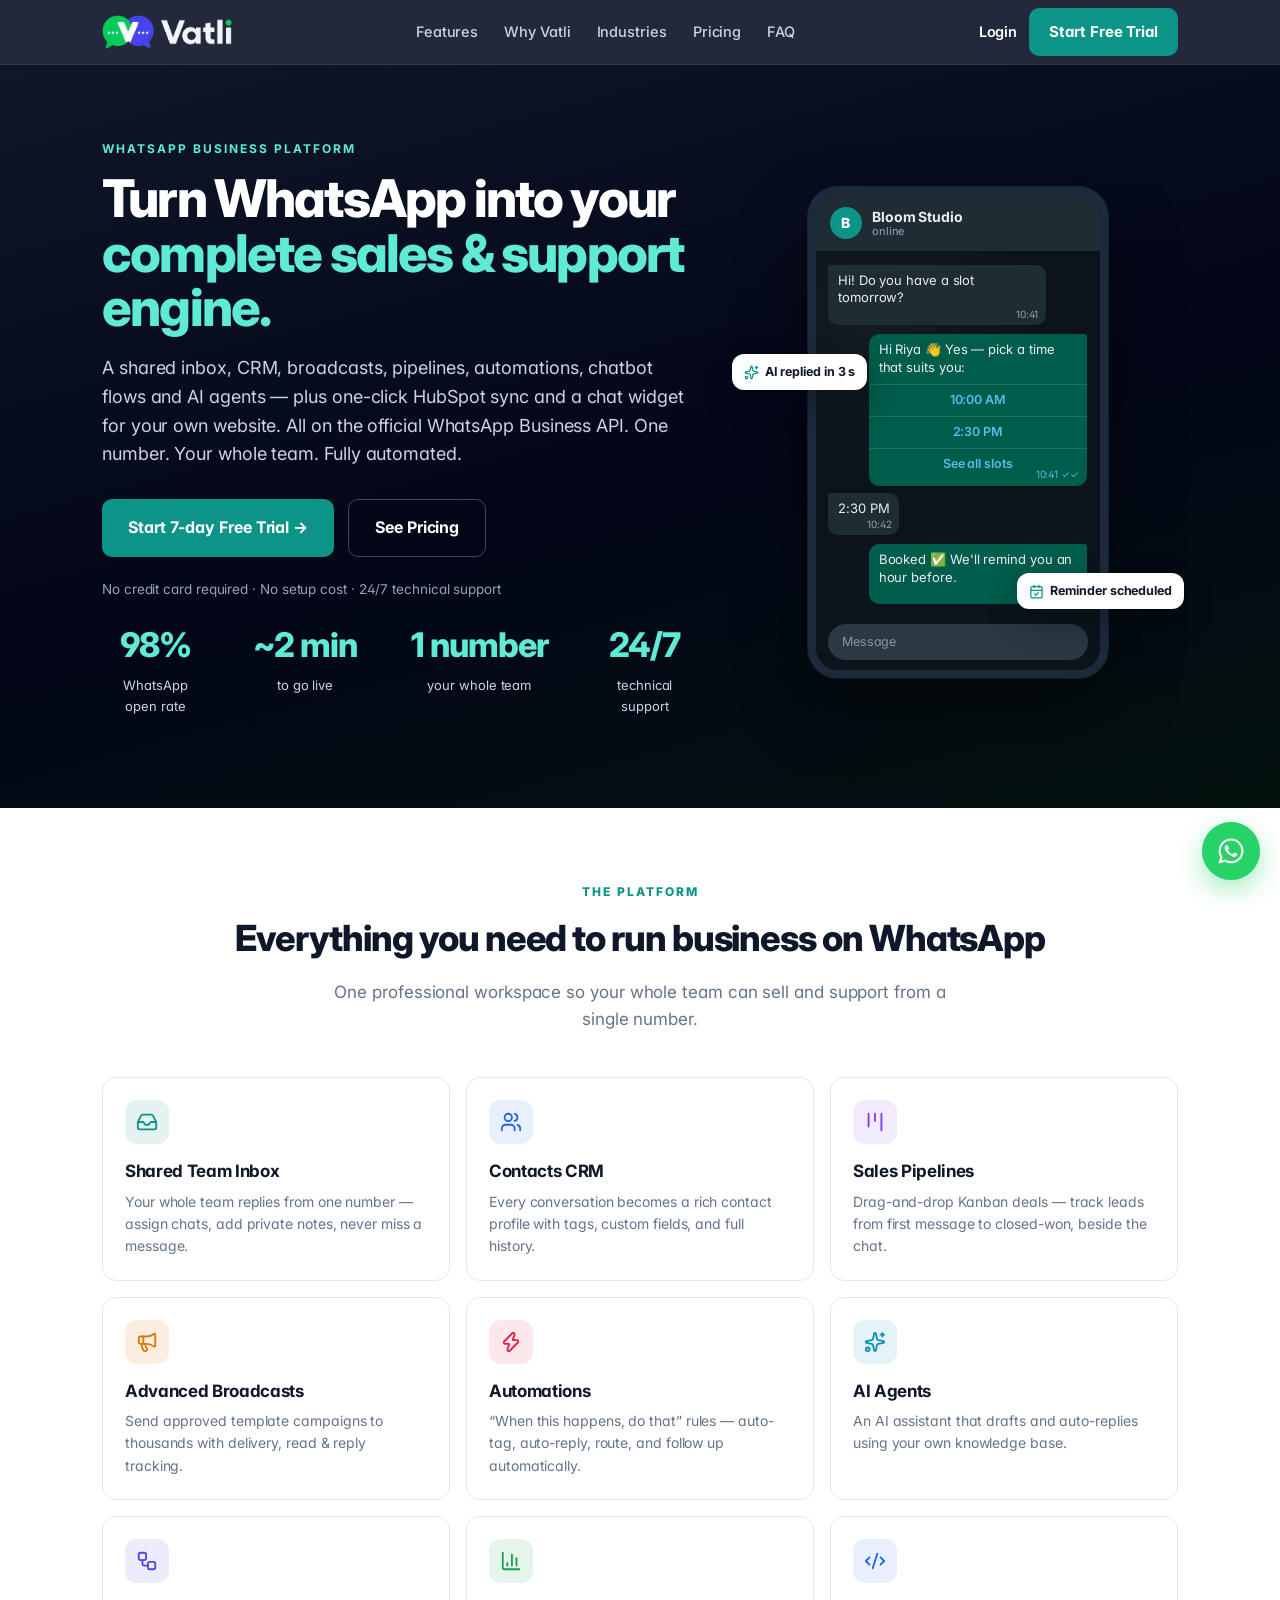
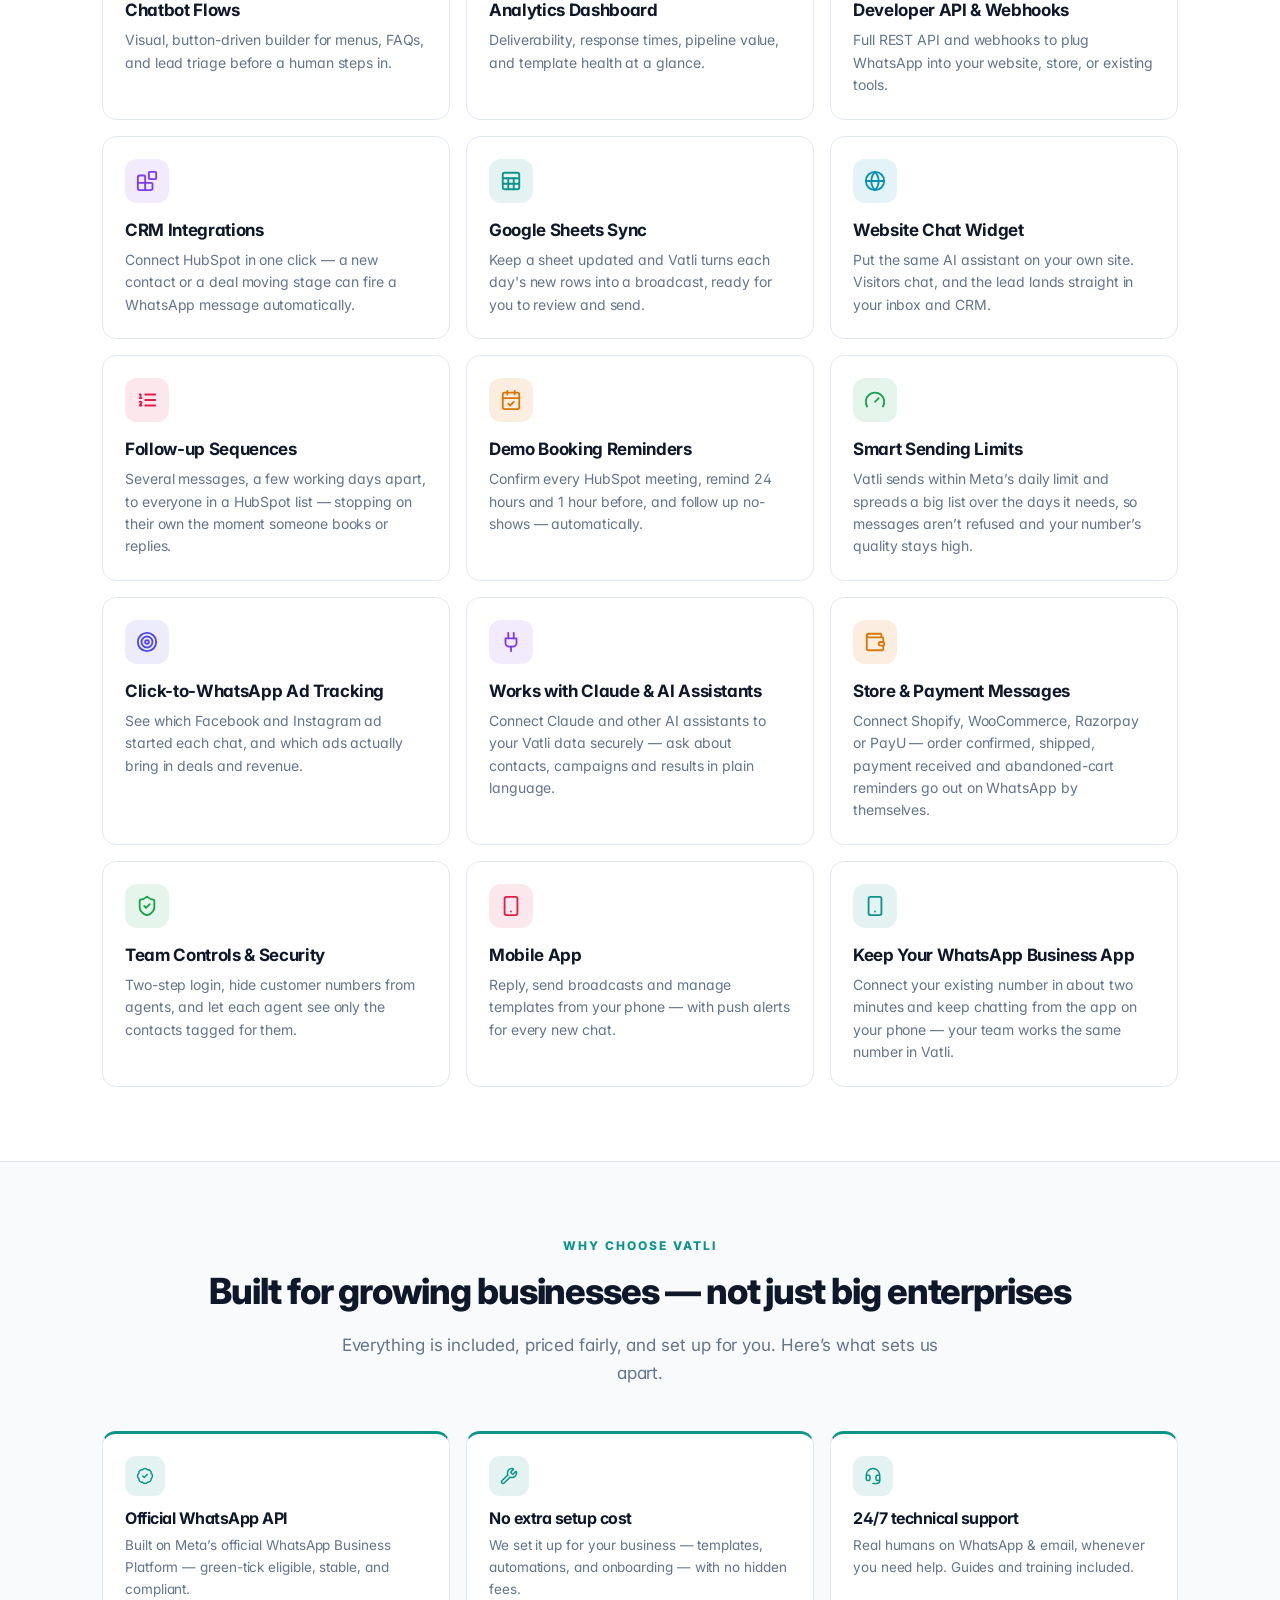
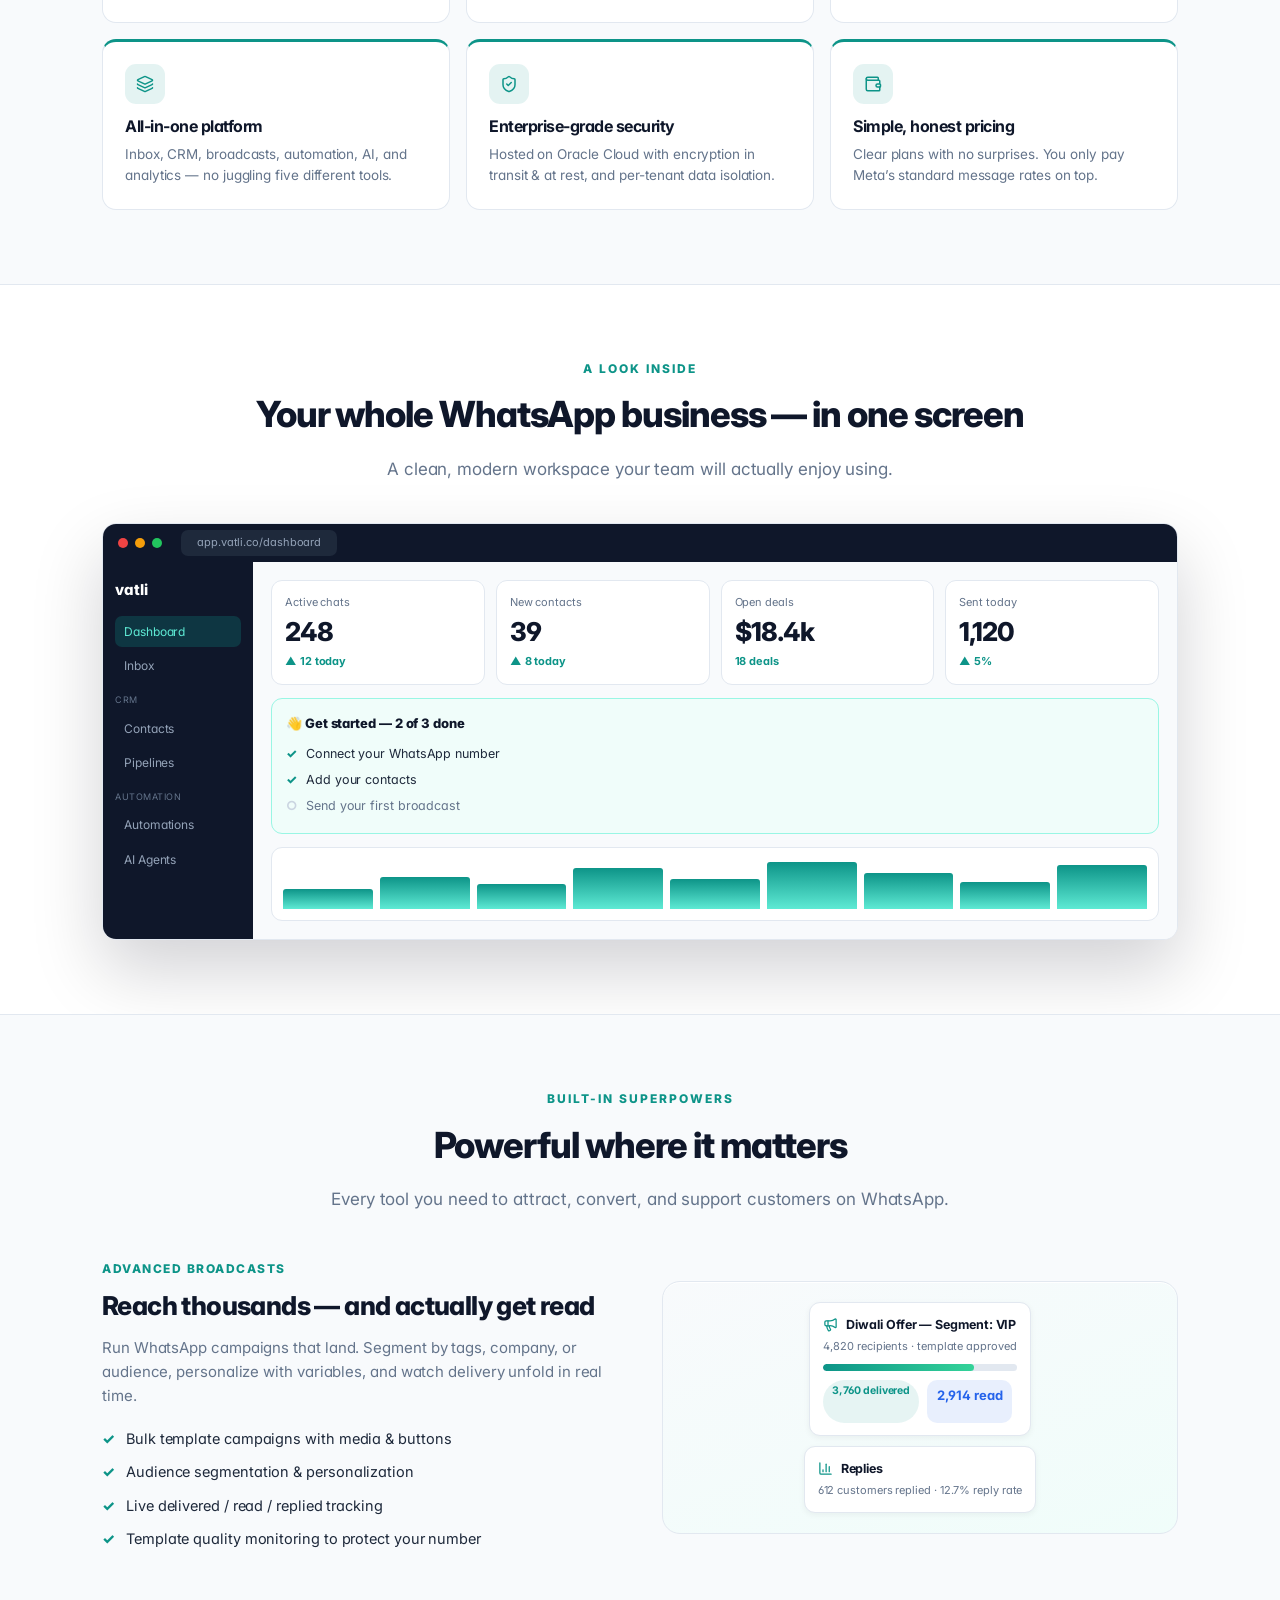
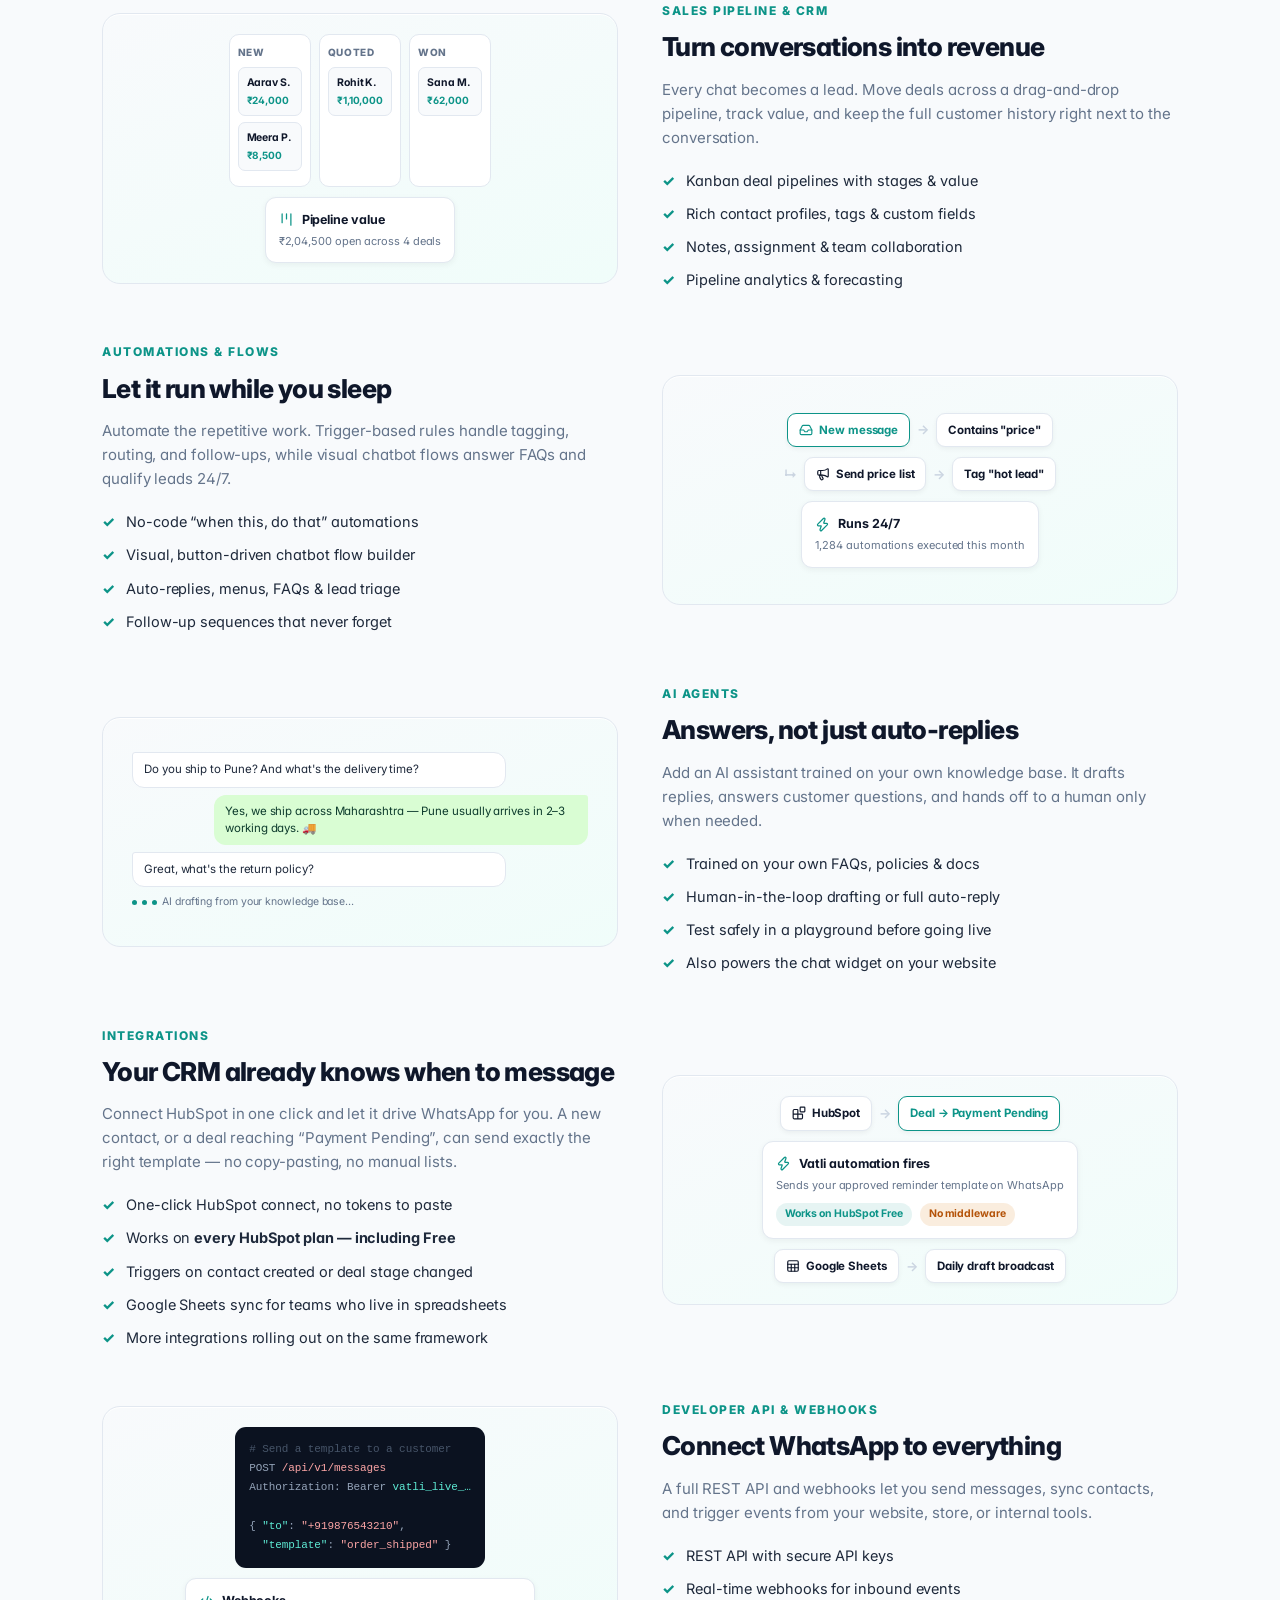
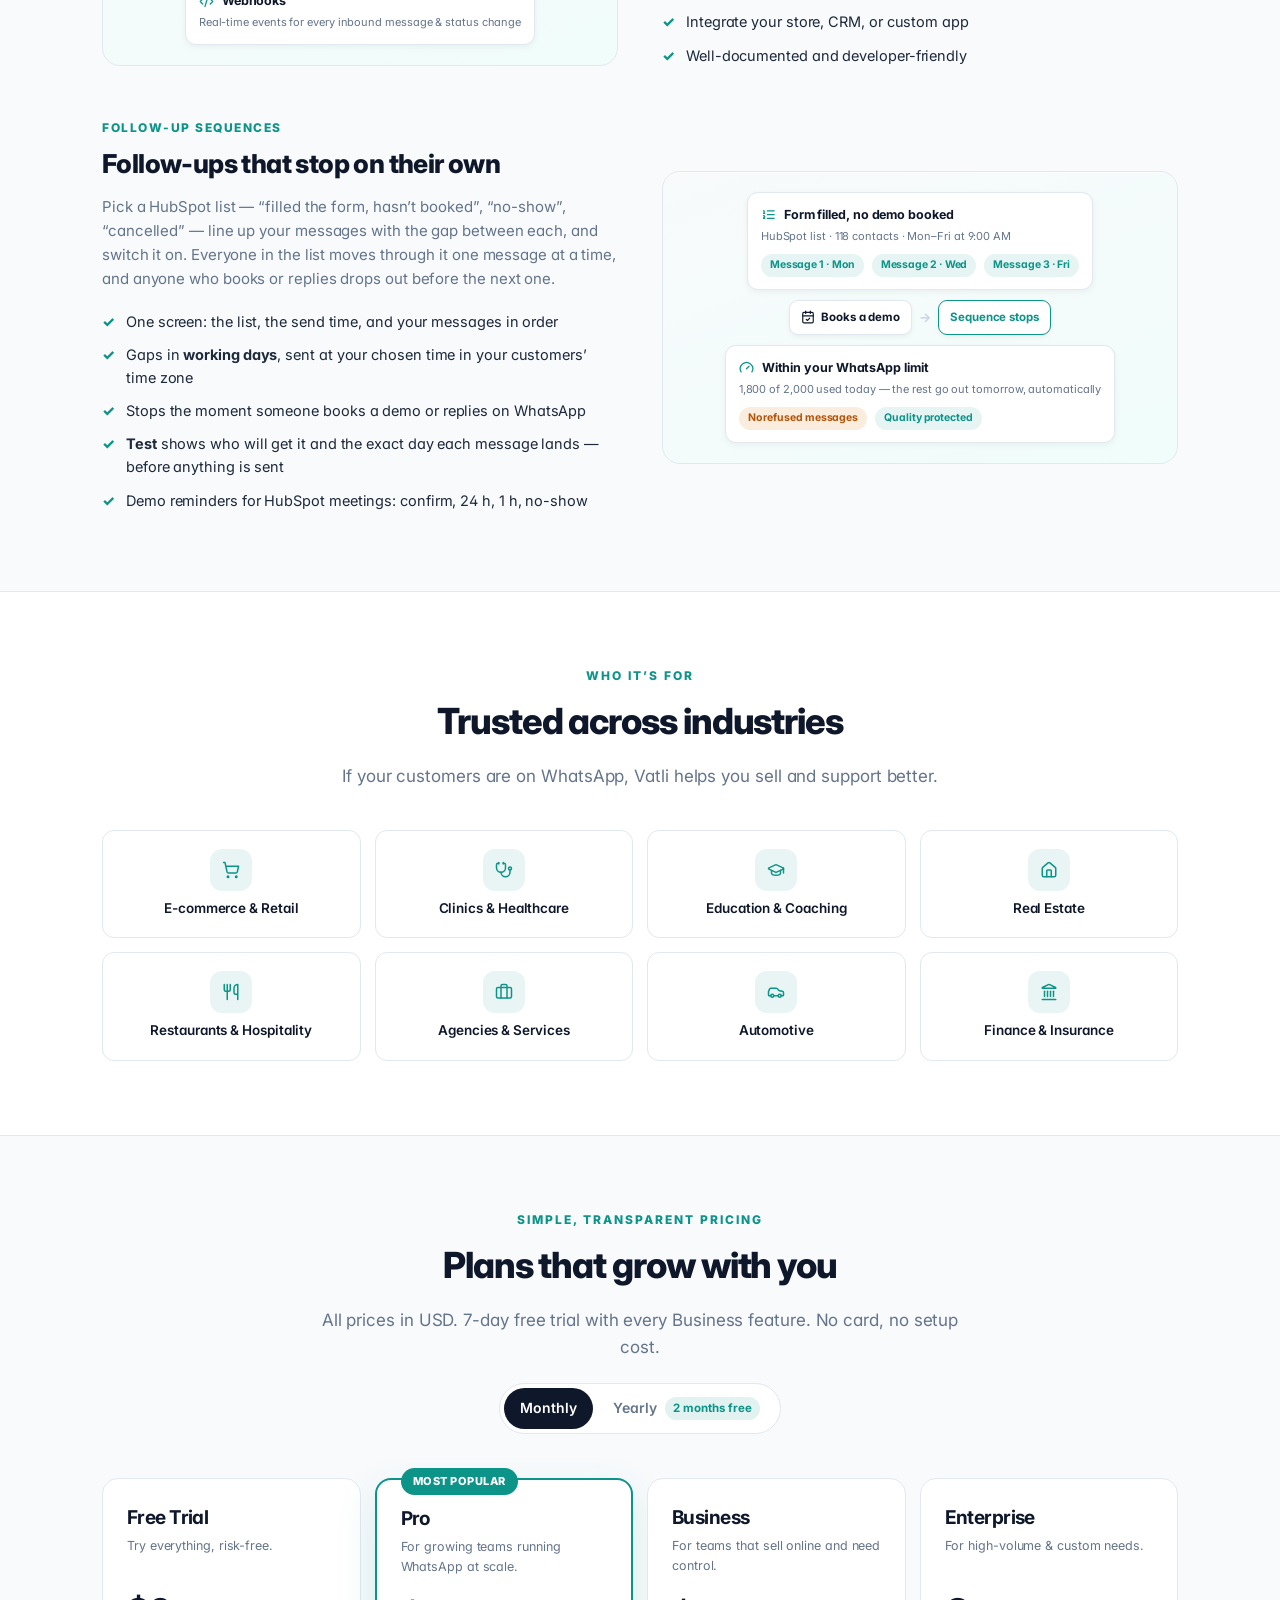
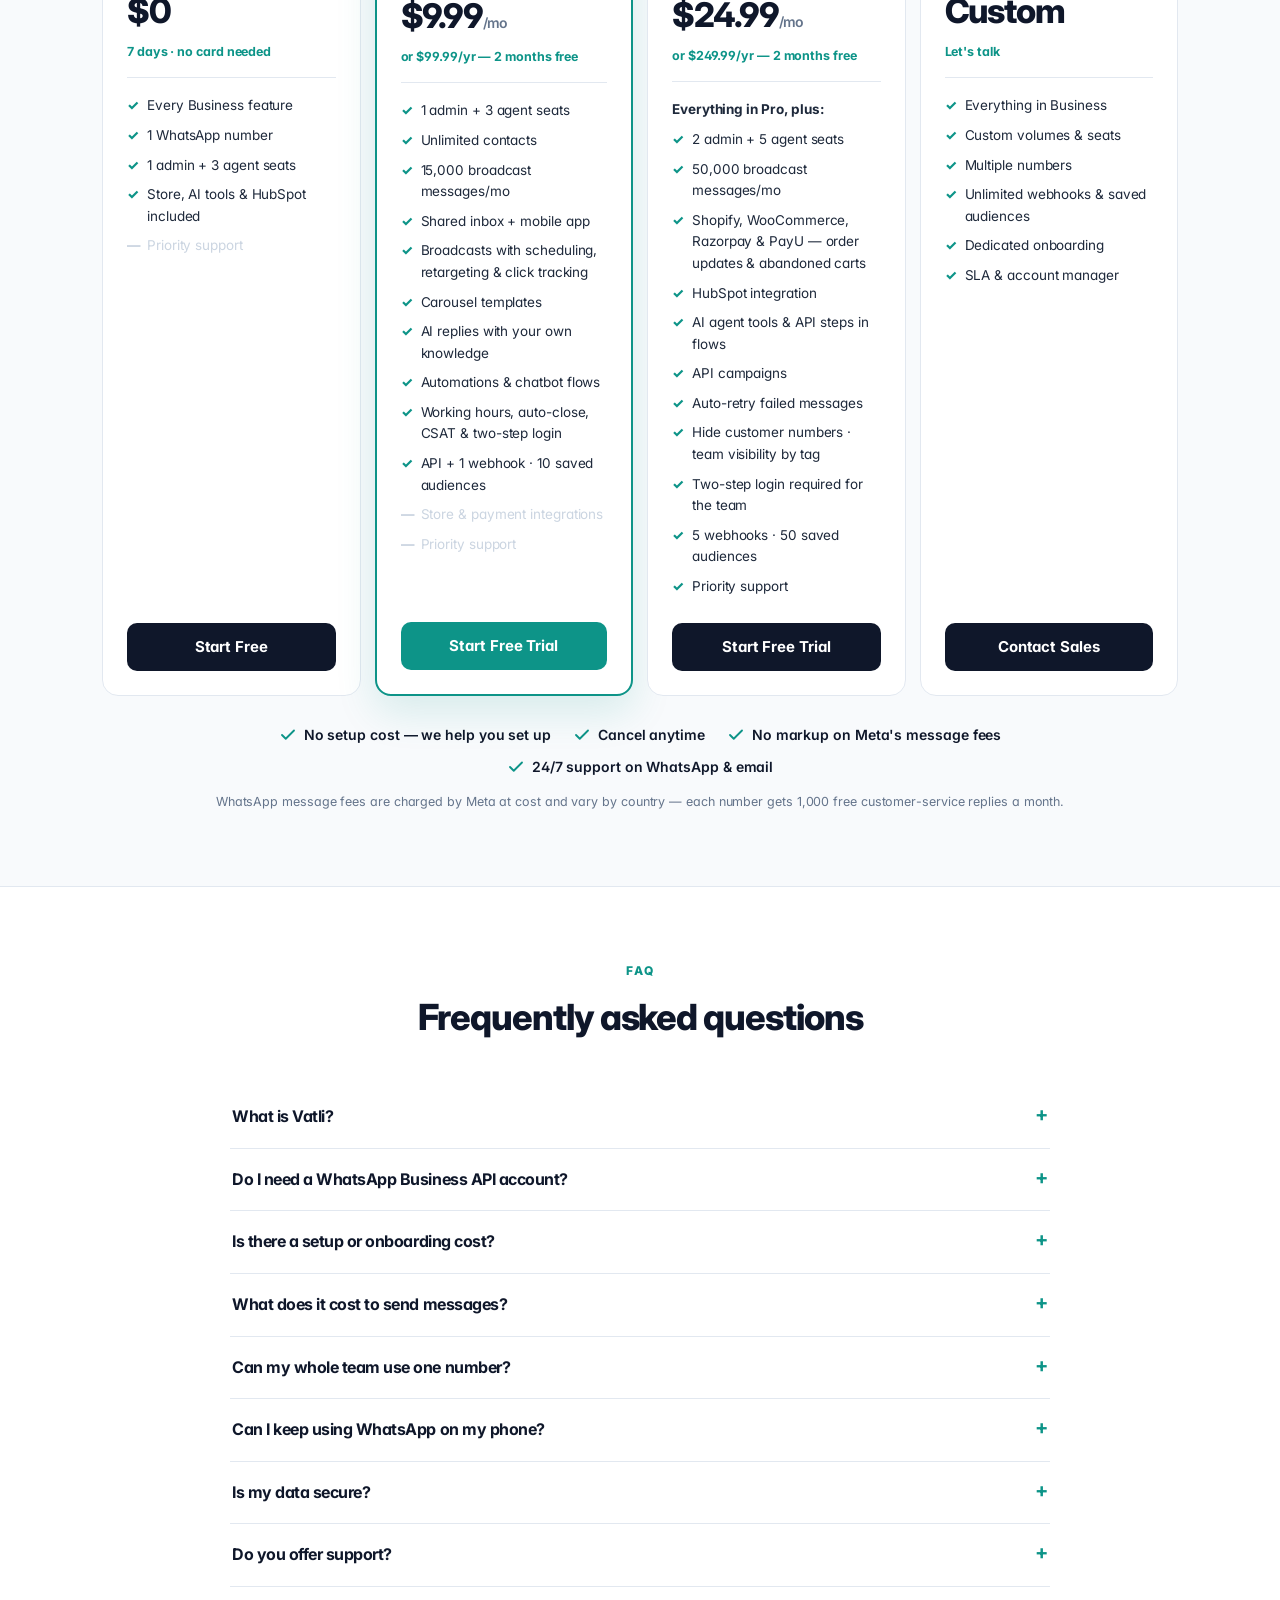
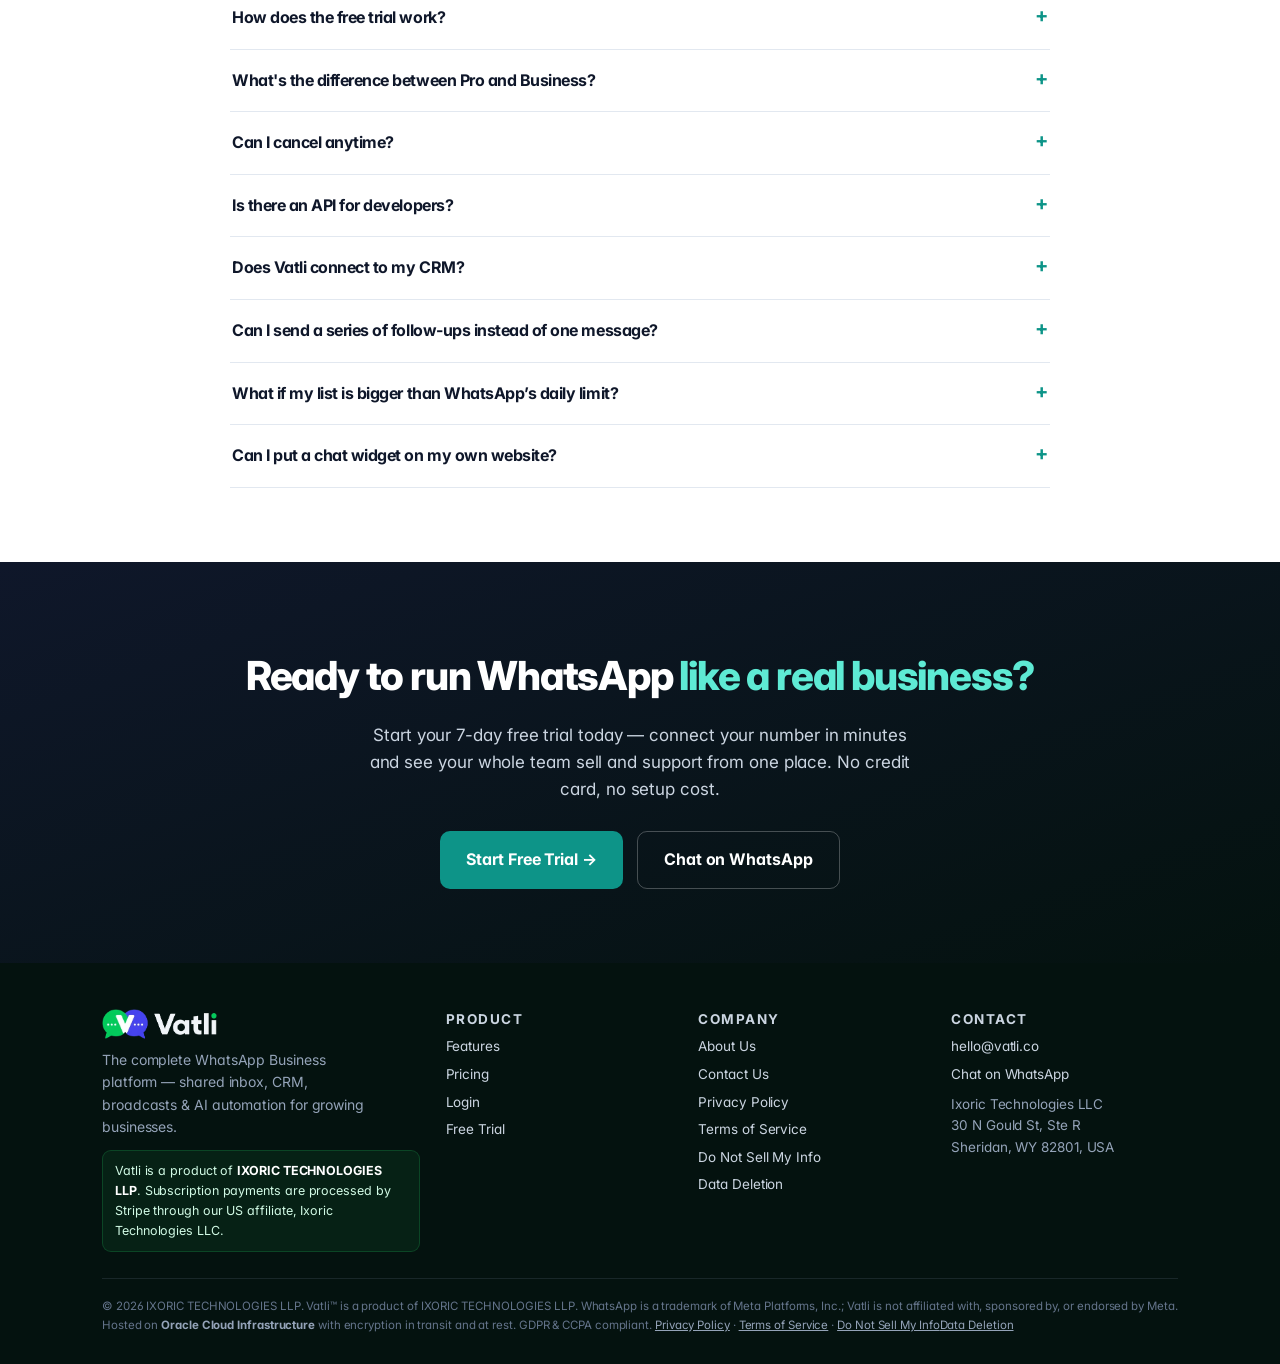
==== commit 87718363: "Add GA4 tag (G-EGZYMDLLQK) to every page Co-Authored-By: Claude Opus 5.5 <noreply@anthropic.com>" ====
--- a/index.html
+++ b/index.html
@@ -8,6 +8,15 @@
 'https://www.googletagmanager.com/gtm.js?id='+i+dl;f.parentNode.insertBefore(j,f);
 })(window,document,'script','dataLayer','GTM-PTBQS5KN');</script>
 <!-- End Google Tag Manager -->
+<!-- Google tag (gtag.js) -->
+<script async src="https://www.googletagmanager.com/gtag/js?id=G-EGZYMDLLQK"></script>
+<script>
+  window.dataLayer = window.dataLayer || [];
+  function gtag(){dataLayer.push(arguments);}
+  gtag('js', new Date());
+
+  gtag('config', 'G-EGZYMDLLQK');
+</script>
 <meta charset="utf-8">
 <meta name="viewport" content="width=device-width, initial-scale=1">
 <title>Vatli — WhatsApp Business CRM, Broadcasts &amp; Automation Platform</title>
